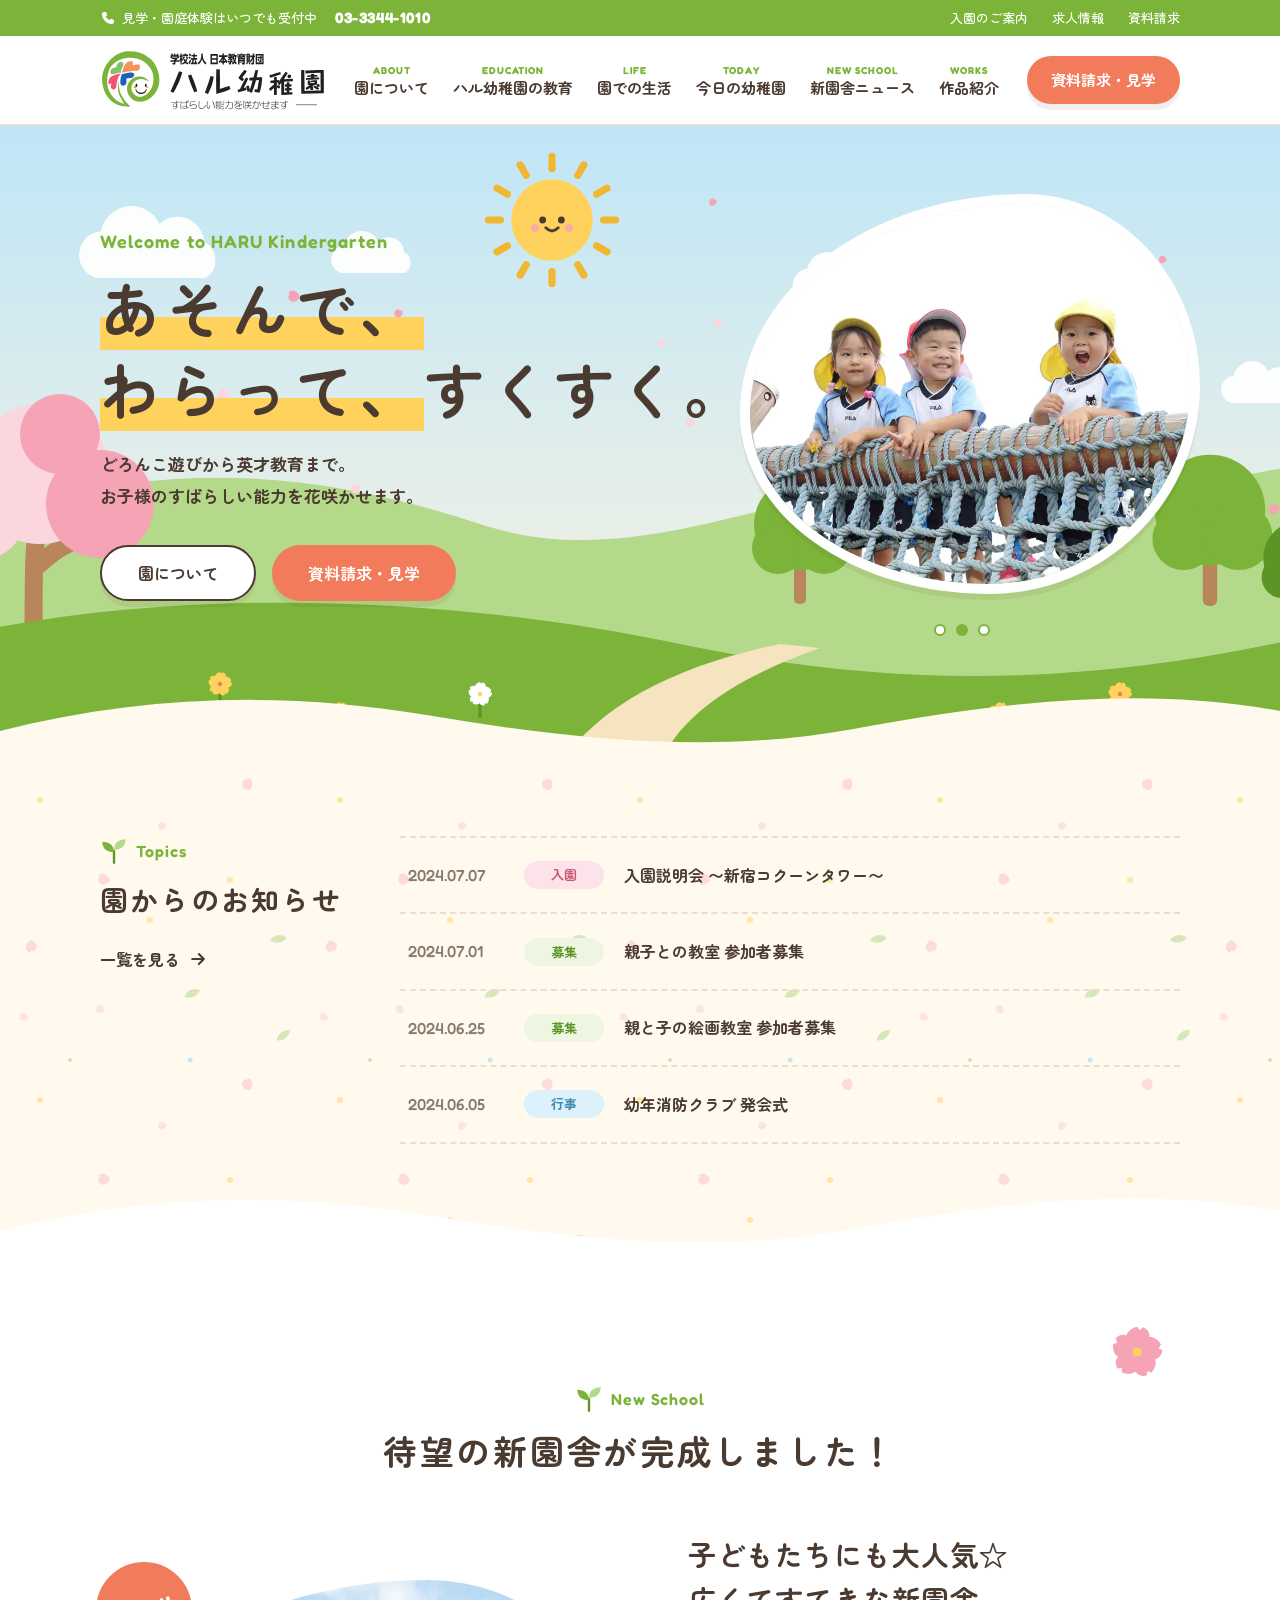
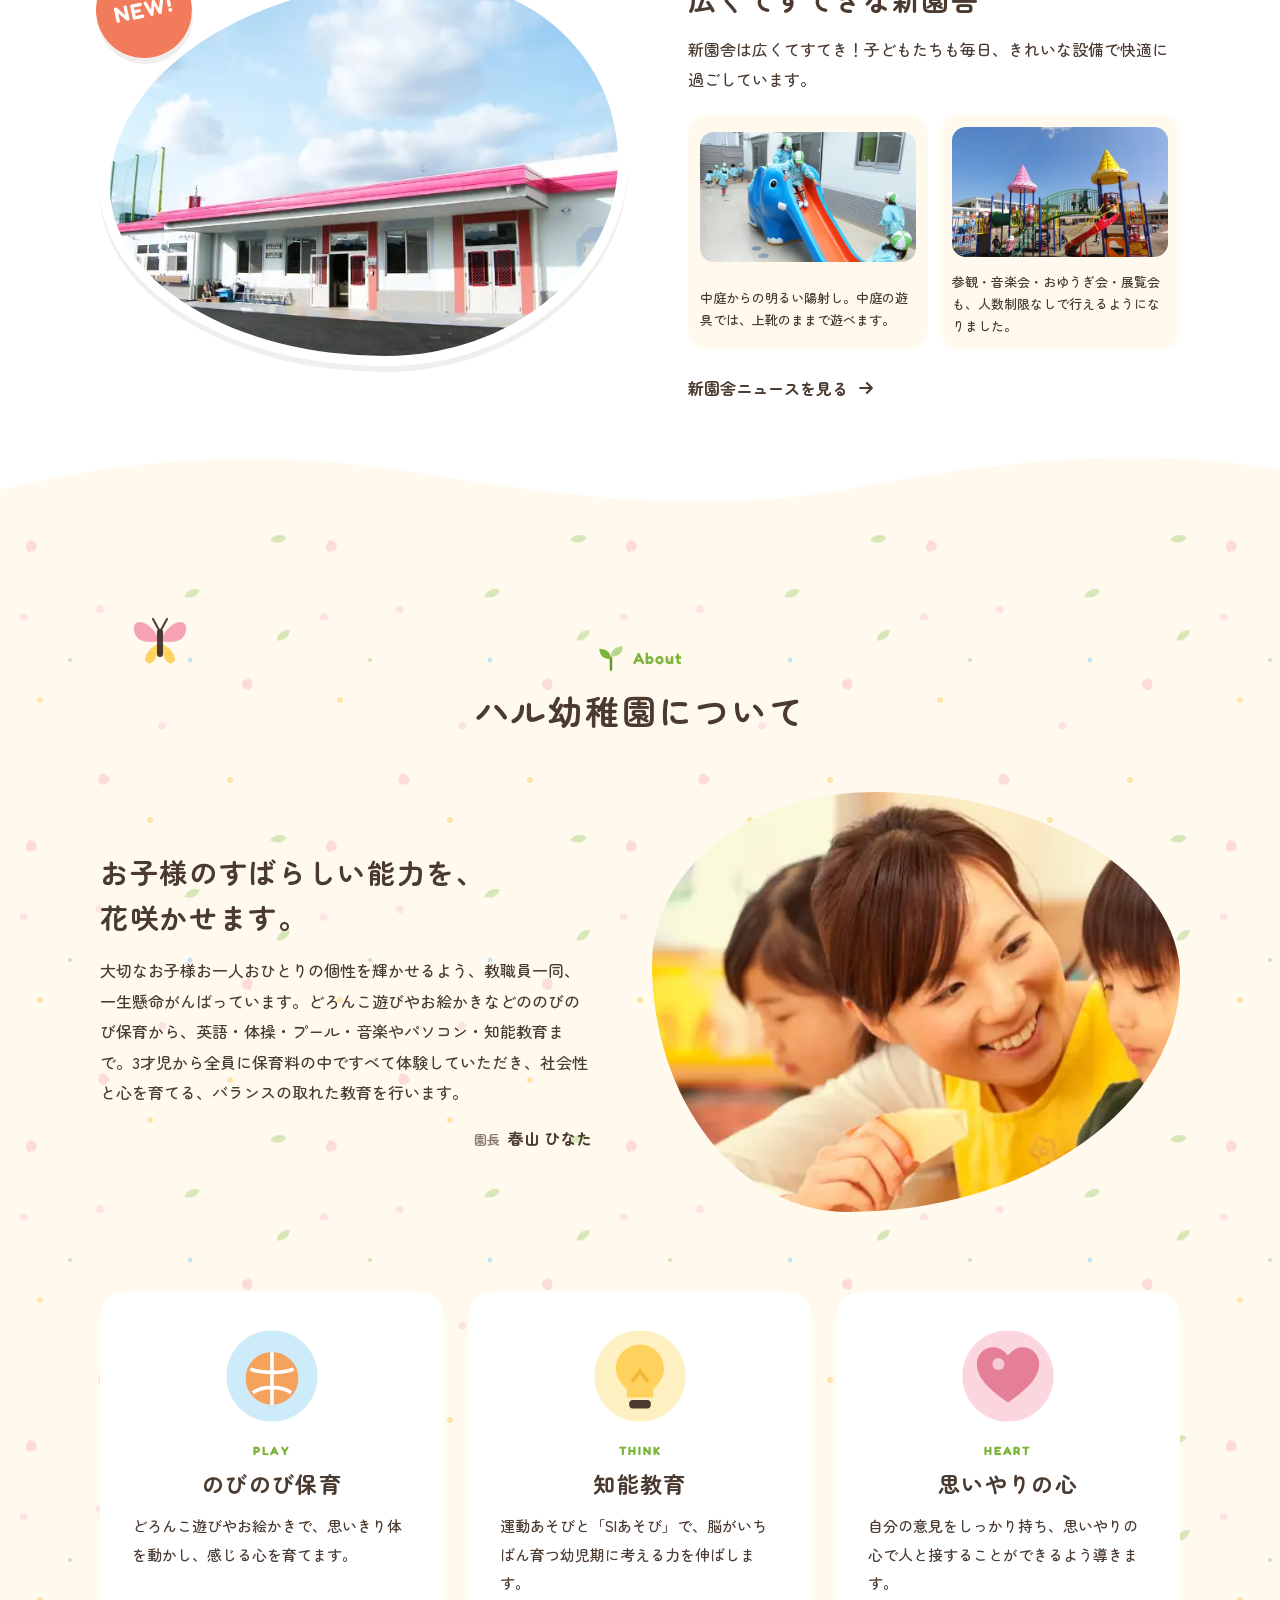
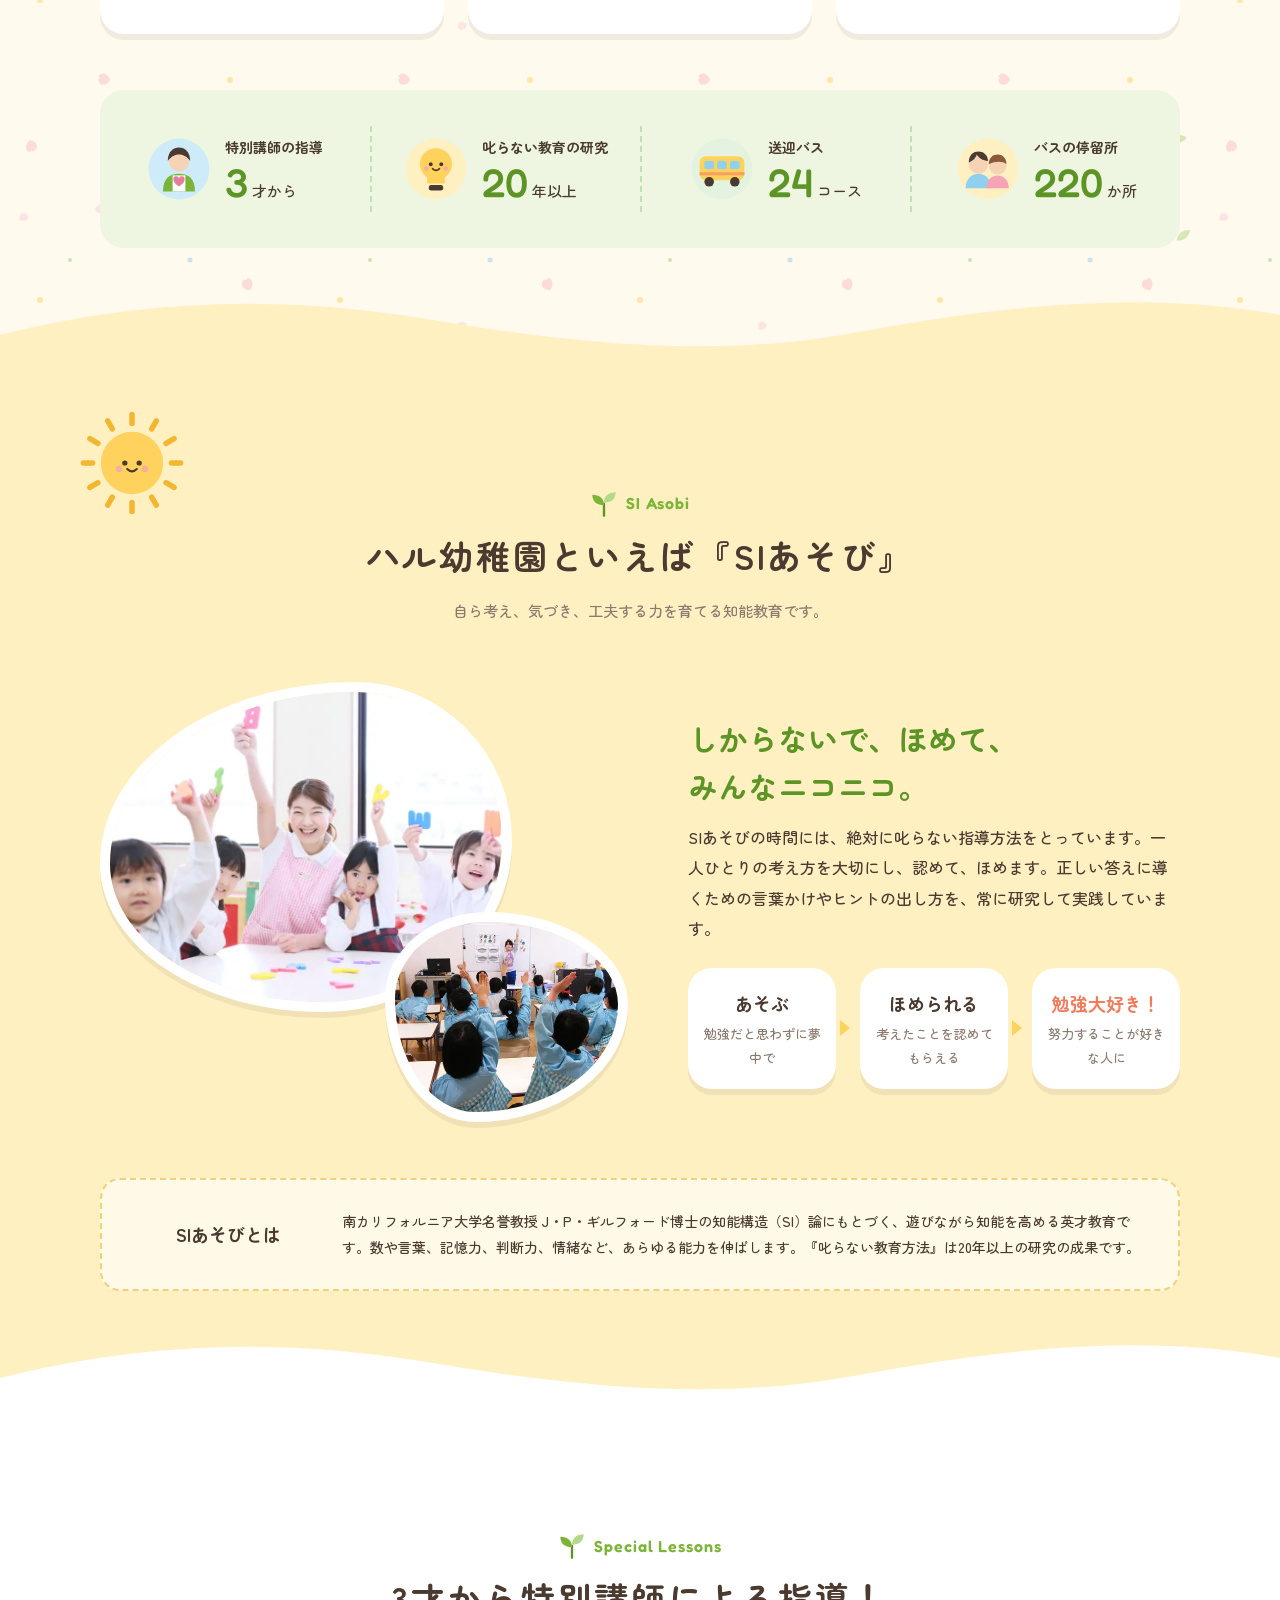
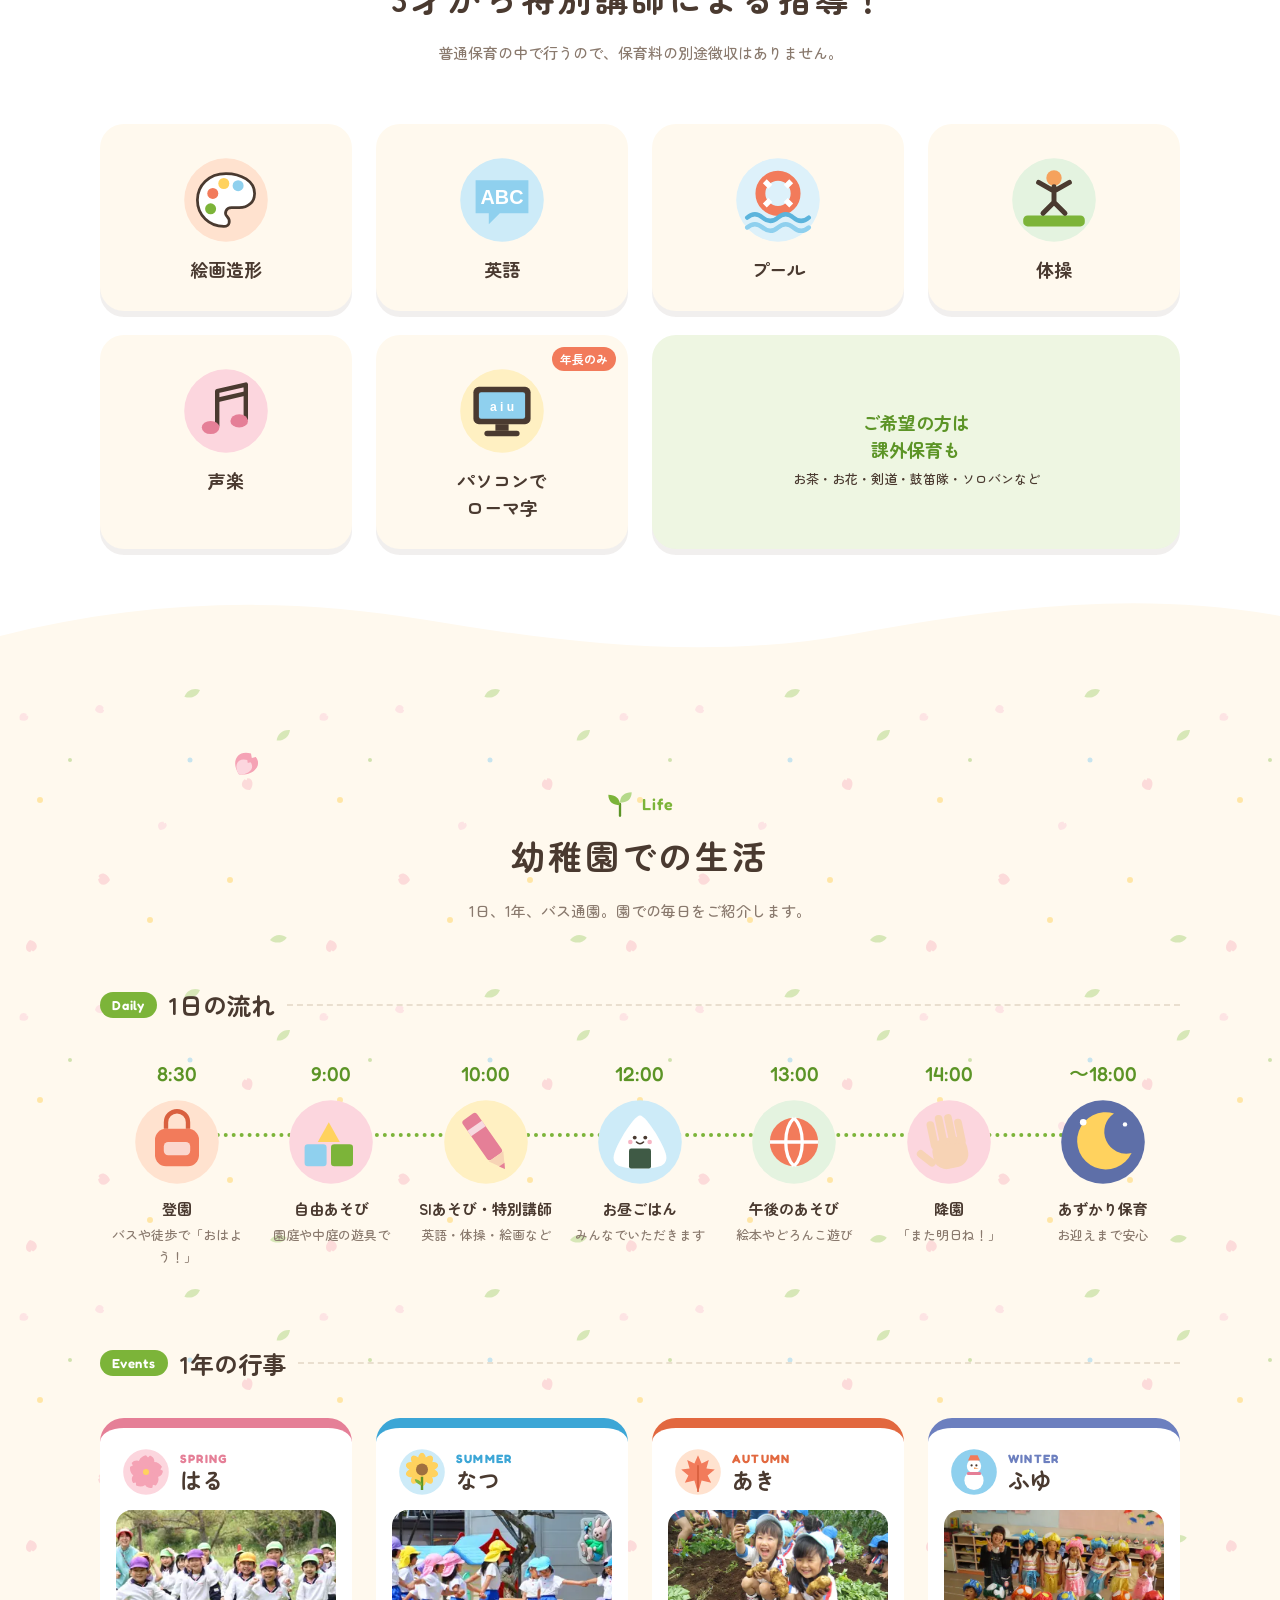
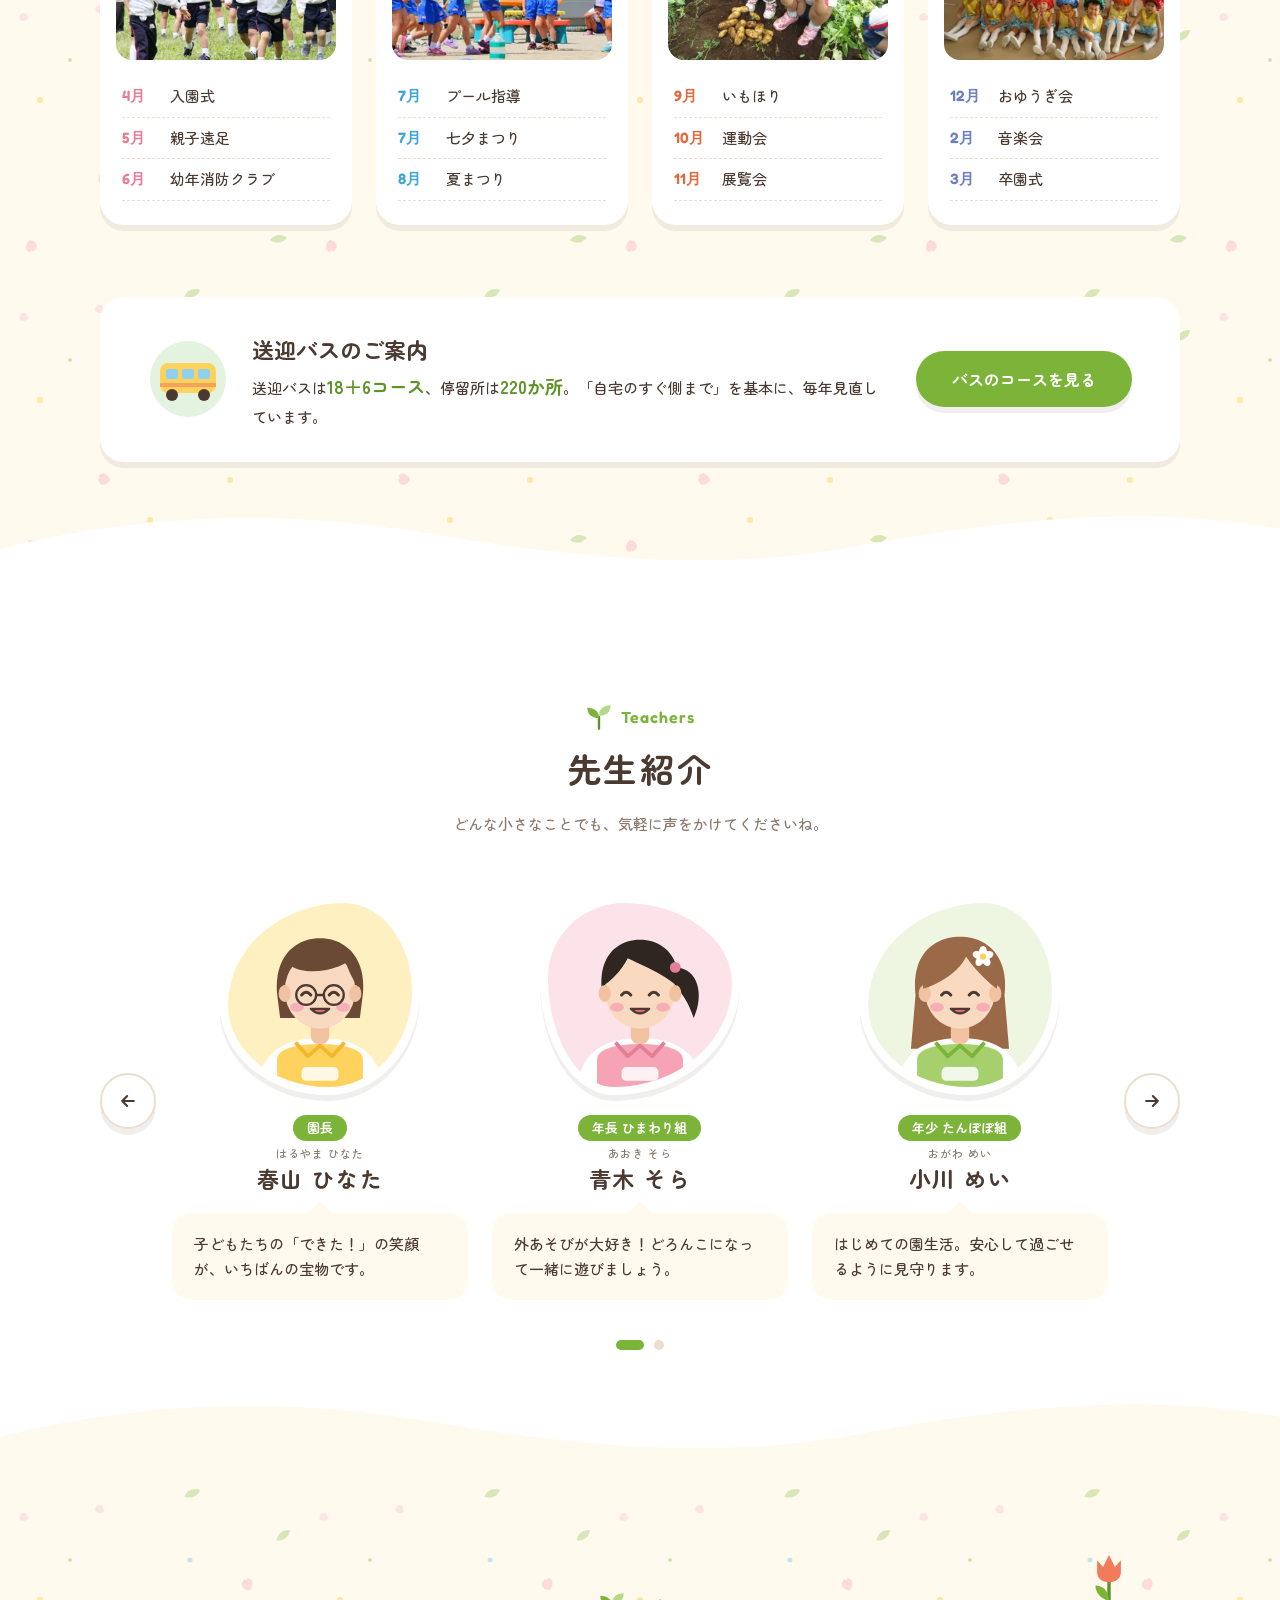
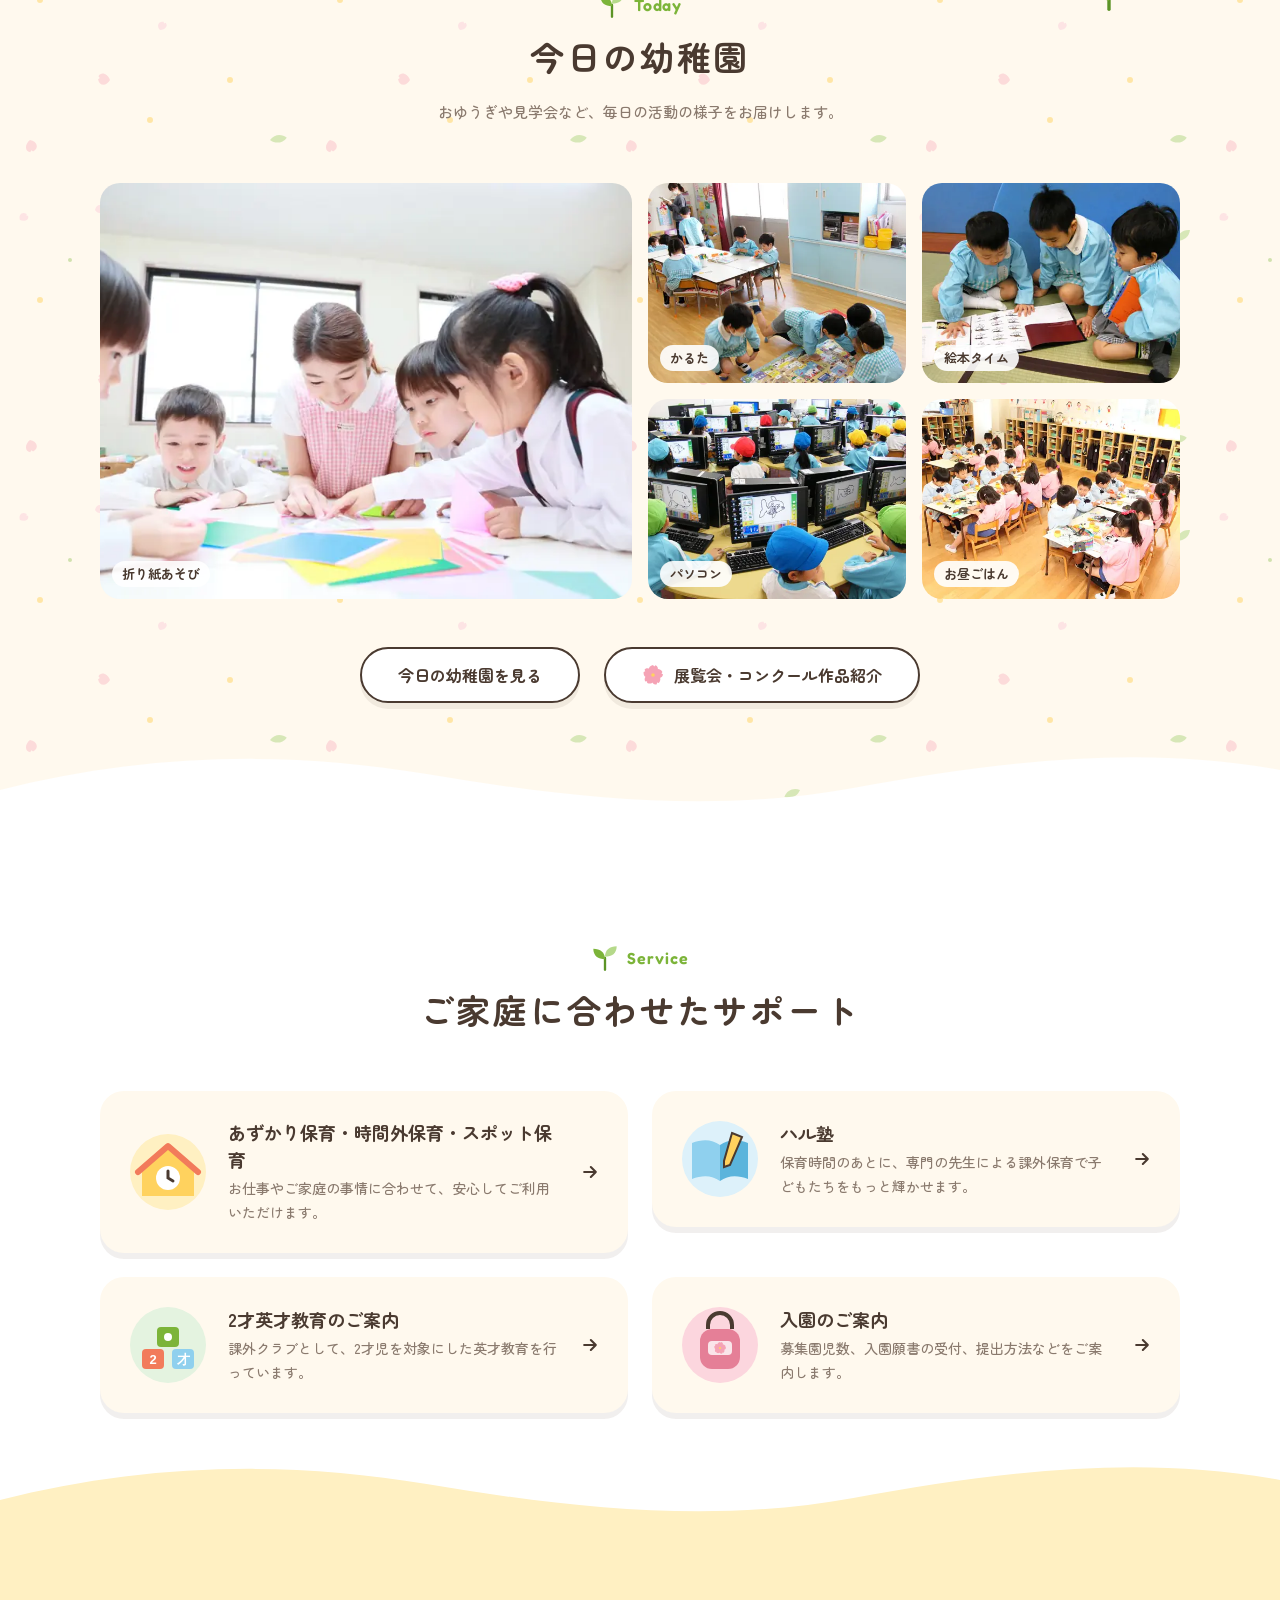
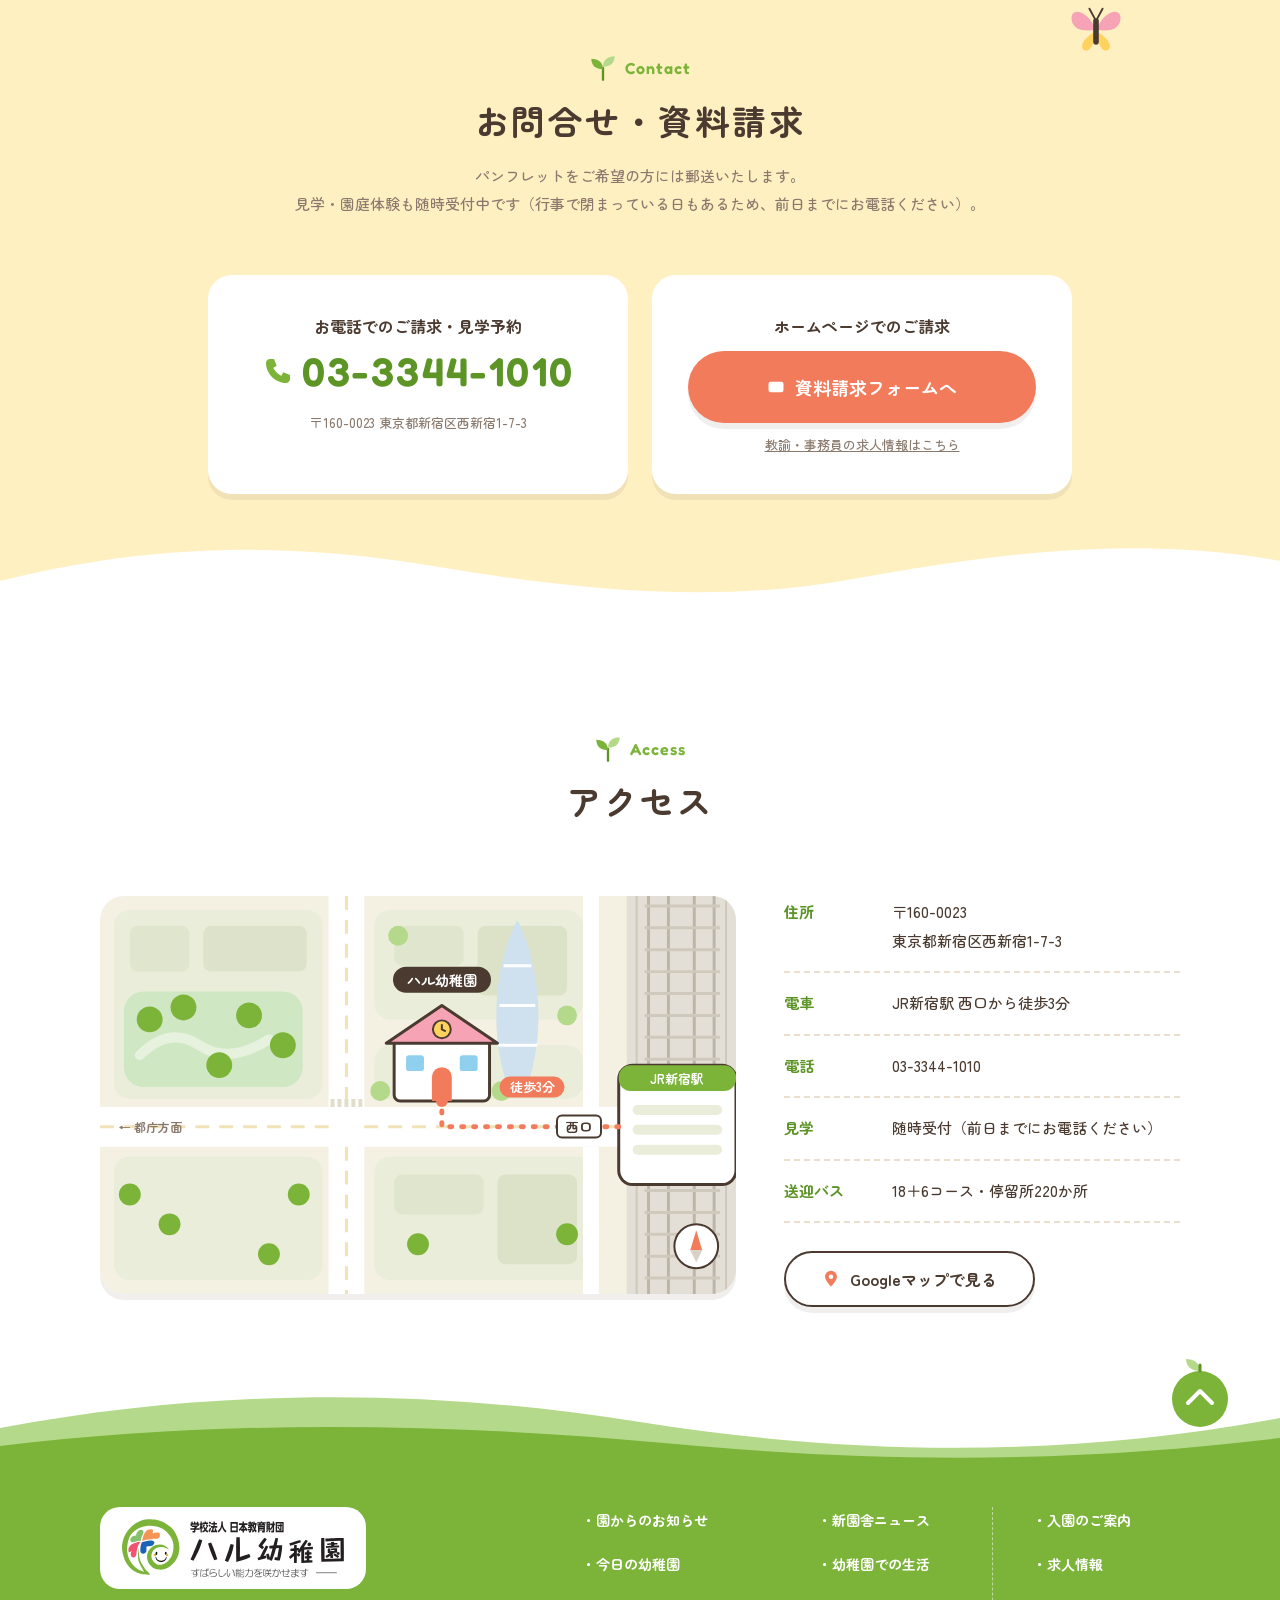
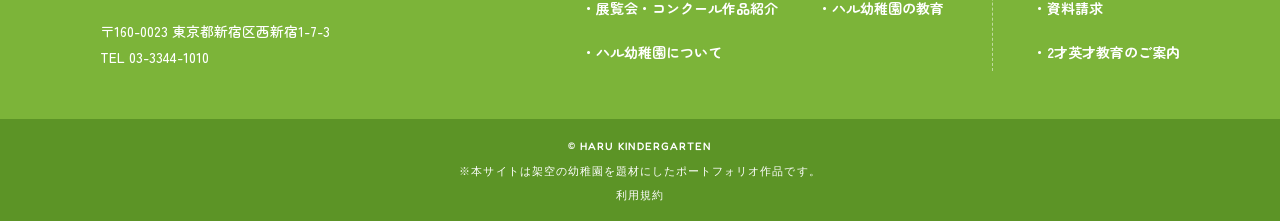
==== index.html @ a56b9ad8 "利用規約・タグ・READMEを追加、design.jpgを掲載" ====
<!DOCTYPE html>
<html lang="ja">

<head>
    <meta charset="UTF-8">
    <meta name="viewport" content="width=device-width, initial-scale=1.0">
    <title>ハル幼稚園｜新宿区西新宿の幼稚園 - お子様のすばらしい能力を花咲かせます</title>
    <meta name="description" content="東京都新宿区西新宿、JR新宿駅西口から徒歩3分のハル幼稚園。どろんこ遊びから英才教育まで。叱らない知能教育「SIあそび」と3才からの特別講師（英語・体操・プール・絵画・声楽）で、お子様のすばらしい能力を花咲かせます。見学・資料請求は随時受付中。">
    <meta name="theme-color" content="#7CB439">
    <meta name="keywords" content="幼稚園,新宿区,西新宿,ハル幼稚園,SIあそび,英才教育,ポートフォリオ,架空,HTML,CSS">
    <meta name="author" content="HAL東京 学生（ポートフォリオ制作）">
    <meta name="robots" content="index, follow">
    <link rel="canonical" href="https://mivork.github.io/hal-kindergarten-portfolio/">

    <!-- ファビコン -->
    <link rel="icon" href="favicon.ico" sizes="any">
    <link rel="icon" href="favicon.svg" type="image/svg+xml">
    <link rel="apple-touch-icon" href="images/apple-touch-icon.png">

    <!-- OGP（SNSでシェアされたときの表示）※公開時は og:url と og:image を https:// から始まるURLに書き換える -->
    <meta property="og:type" content="website">
    <meta property="og:site_name" content="ハル幼稚園">
    <meta property="og:title" content="ハル幼稚園｜お子様のすばらしい能力を花咲かせます">
    <meta property="og:description" content="どろんこ遊びから英才教育まで。叱らない知能教育「SIあそび」と3才からの特別講師による指導。JR新宿駅西口から徒歩3分。">
    <meta property="og:url" content="https://mivork.github.io/hal-kindergarten-portfolio/">
    <meta property="og:image" content="https://mivork.github.io/hal-kindergarten-portfolio/images/ogp.jpg">
    <meta property="og:locale" content="ja_JP">
    <meta name="twitter:card" content="summary_large_image">

    <!-- 構造化データ（検索エンジンに園の情報を伝える） -->
    <script type="application/ld+json">
    {
        "@context": "https://schema.org",
        "@type": "Preschool",
        "name": "ハル幼稚園",
        "description": "どろんこ遊びから英才教育まで。叱らない知能教育「SIあそび」と3才からの特別講師による指導を行う幼稚園です。",
        "telephone": "03-3344-1010",
        "address": {
            "@type": "PostalAddress",
            "postalCode": "160-0023",
            "addressRegion": "東京都",
            "addressLocality": "新宿区",
            "streetAddress": "西新宿1-7-3",
            "addressCountry": "JP"
        },
        "logo": "https://mivork.github.io/hal-kindergarten-portfolio/images/logo.svg",
        "url": "https://mivork.github.io/hal-kindergarten-portfolio/"
    }
    </script>

    <link rel="preconnect" href="https://fonts.googleapis.com">
    <link rel="preconnect" href="https://fonts.gstatic.com" crossorigin>
    <link href="https://fonts.googleapis.com/css2?family=Fredoka:wght@600&family=Zen+Maru+Gothic:wght@500;700&display=swap" rel="stylesheet">
    <link rel="stylesheet" href="css/reset.css">
    <link rel="stylesheet" href="css/style-sp.css">
    <link rel="stylesheet" href="css/style-tb.css" media="(min-width: 600px)">
    <link rel="stylesheet" href="css/style-pc.css" media="(min-width: 960px)">
    <script src="js/script.js" defer></script>
</head>

<body>
    <!-- 背景で舞う花びら（飾り） -->
    <div class="petals" aria-hidden="true"><i></i><i></i><i></i><i></i><i></i><i></i><i></i><i></i></div>

    <!-- ===== ヘッダー ===== -->
    <div class="topbar">
        <div class="inner topbar__inner">
            <p class="topbar__tel"><img src="images/icon-tel.svg" alt="">見学・園庭体験はいつでも受付中<b>03-3344-1010</b></p>
            <ul class="topbar__links">
                <li><a href="https://www.hal.ac.jp/tokyo" target="_blank" rel="noopener">入園のご案内</a></li>
                <li><a href="#">求人情報</a></li>
                <li><a href="https://www.hal.ac.jp/tokyo" target="_blank" rel="noopener">資料請求</a></li>
            </ul>
        </div>
    </div>

    <header class="header">
        <div class="inner header__inner">
            <h1 class="header__logo"><a href="index.html"><img src="images/logo.svg" alt="ハル幼稚園"></a></h1>
            <input type="checkbox" id="nav-toggle" class="header__checkbox">
            <label for="nav-toggle" class="header__toggle" aria-label="メニューを開く"><i></i><i></i><i></i><span>MENU</span></label>
            <nav class="gnav">
                <ul class="gnav__list">
                    <li><a href="#about"><span>ABOUT</span>園について</a></li>
                    <li><a href="#si"><span>EDUCATION</span>ハル幼稚園の教育</a></li>
                    <li><a href="#life"><span>LIFE</span>園での生活</a></li>
                    <li><a href="#today"><span>TODAY</span>今日の幼稚園</a></li>
                    <li><a href="#new-school"><span>NEW SCHOOL</span>新園舎ニュース</a></li>
                    <li><a href="#today"><span>WORKS</span>作品紹介</a></li>
                </ul>
                <ul class="gnav__sub">
                    <li><a href="#topics">園からのお知らせ</a></li>
                    <li><a href="https://www.hal.ac.jp/tokyo" target="_blank" rel="noopener">入園のご案内</a></li>
                    <li><a href="#">求人情報</a></li>
                    <li><a href="#">2才英才教育のご案内</a></li>
                </ul>
                <a class="btn btn--coral gnav__cta" href="https://www.hal.ac.jp/tokyo" target="_blank" rel="noopener">資料請求・見学</a>
            </nav>
        </div>
    </header>

    <main>
        <!-- ===== メインビジュアル ===== -->
        <section class="mv">
            <div class="inner mv__inner">
                <div class="mv__copy">
                    <p class="en mv__en">Welcome to HARU Kindergarten</p>
                    <h2 class="mv__title"><em>あそんで、</em><br class="pc-br"><em>わらって、</em><br class="sp-br">すくすく。</h2>
                    <p class="mv__lead">どろんこ遊びから英才教育まで。<br>お子様のすばらしい能力を花咲かせます。</p>
                    <div class="mv__btns"><a class="btn btn--line" href="#about">園について</a><a class="btn btn--coral" href="https://www.hal.ac.jp/tokyo" target="_blank" rel="noopener">資料請求・見学</a></div>
                </div>
                <div class="mv__slider">
                    <img class="mv__slide is-active" src="images/photo-21.webp" alt="先生と手をつなぐ子どもたち">
                    <img class="mv__slide" src="images/photo-13.webp" alt="ネット遊具の上で笑う子どもたち">
                    <img class="mv__slide" src="images/photo-09.webp" alt="教室で楽器を持つ子どもたち">
                </div>
                <div class="mv__dots"><button class="is-active" aria-label="1枚目"></button><button aria-label="2枚目"></button><button aria-label="3枚目"></button></div>
            </div>
            <div class="hill"><img src="images/divider-hill-cream.svg" alt=""></div>
        </section>

        <!-- ===== TOPICS ===== -->
        <section class="topics sec bg-cream" id="topics">
            <div class="inner topics__inner">
                <div class="hd hd--left topics__hd">
                    <p class="en hd__en"><img loading="lazy" src="images/deco-sprout.svg" alt="">Topics</p>
                    <h2 class="hd__title">園からのお知らせ</h2>
                    <a class="more topics__more" href="#">一覧を見る<img loading="lazy" src="images/icon-arrow.svg" alt=""></a>
                </div>
                <ul class="topics__list">
                    <li><a href="https://www.hal.ac.jp/tokyo" target="_blank" rel="noopener"><time datetime="2024-07-07">2024.07.07</time><span class="chip chip--pink">入園</span><p>入園説明会 〜新宿コクーンタワー〜</p></a></li>
                    <li><a href="#"><time datetime="2024-07-01">2024.07.01</time><span class="chip chip--green">募集</span><p>親子との教室 参加者募集</p></a></li>
                    <li><a href="#"><time datetime="2024-06-25">2024.06.25</time><span class="chip chip--green">募集</span><p>親と子の絵画教室 参加者募集</p></a></li>
                    <li><a href="#"><time datetime="2024-06-05">2024.06.05</time><span class="chip chip--sky">行事</span><p>幼年消防クラブ 発会式</p></a></li>
                </ul>
                <p class="topics__sp-more"><a class="more" href="#">一覧を見る<img loading="lazy" src="images/icon-arrow.svg" alt=""></a></p>
            </div>
        </section>

        <!-- ===== 新園舎 ===== -->
        <section class="new-school sec bg-white" id="new-school">
            <div class="hill"><img loading="lazy" src="images/divider-hill-white.svg" alt=""></div>
            <img loading="lazy" class="deco" src="images/deco-flower.svg" alt="" style="width:56px;right:9%;top:60px">
            <div class="inner">
                <div class="hd">
                    <p class="en hd__en"><img loading="lazy" src="images/deco-sprout.svg" alt="">New School</p>
                    <h2 class="hd__title">待望の新園舎が<br class="sp-br">完成しました！</h2>
                </div>
                <div class="new-school__main">
                    <div class="new-school__photo"><img loading="lazy" class="blob" src="images/photo-01.webp" alt="ピンクの屋根の新園舎"><span class="new-school__badge en">NEW!</span></div>
                    <div class="new-school__text">
                        <h3 class="new-school__title">子どもたちにも大人気☆<br>広くてすてきな新園舎</h3>
                        <p>新園舎は広くてすてき！子どもたちも毎日、きれいな設備で快適に過ごしています。</p>
                        <ul class="new-school__points">
                            <li><img loading="lazy" src="images/photo-08.webp" alt="園舎内のぞうのすべり台"><p>中庭からの明るい陽射し。中庭の遊具では、上靴のままで遊べます。</p></li>
                            <li><img loading="lazy" src="images/photo-15.webp" alt="園庭の大型遊具"><p>参観・音楽会・おゆうぎ会・展覧会も、人数制限なしで行えるようになりました。</p></li>
                        </ul>
                        <a class="more" href="#">新園舎ニュースを見る<img loading="lazy" src="images/icon-arrow.svg" alt=""></a>
                    </div>
                </div>
            </div>
        </section>

        <!-- ===== 園について ===== -->
        <section class="about sec bg-cream" id="about">
            <div class="hill"><img loading="lazy" src="images/divider-hill-cream.svg" alt=""></div>
            <img loading="lazy" class="deco" src="images/deco-butterfly.svg" alt="" style="width:64px;left:10%;top:90px">
            <div class="inner">
                <div class="hd">
                    <p class="en hd__en"><img loading="lazy" src="images/deco-sprout.svg" alt="">About</p>
                    <h2 class="hd__title">ハル幼稚園について</h2>
                </div>
                <div class="about__main">
                    <img loading="lazy" class="about__photo blob2" src="images/photo-20.webp" alt="先生と一緒に遊ぶ男の子">
                    <div class="about__text">
                        <h3 class="about__title">お子様のすばらしい能力を、<br>花咲かせます。</h3>
                        <p>大切なお子様お一人おひとりの個性を輝かせるよう、教職員一同、一生懸命がんばっています。どろんこ遊びやお絵かきなどののびのび保育から、英語・体操・プール・音楽やパソコン・知能教育まで。3才児から全員に保育料の中ですべて体験していただき、社会性と心を育てる、バランスの取れた教育を行います。</p>
                        <p class="about__sign"><small>園長</small>春山 ひなた</p>
                    </div>
                </div>
                <ul class="policy">
                    <li><img loading="lazy" src="images/icon-policy-body.svg" alt=""><h4><span>PLAY</span>のびのび保育</h4><p>どろんこ遊びやお絵かきで、思いきり体を動かし、感じる心を育てます。</p></li>
                    <li><img loading="lazy" src="images/icon-policy-think.svg" alt=""><h4><span>THINK</span>知能教育</h4><p>運動あそびと「SIあそび」で、脳がいちばん育つ幼児期に考える力を伸ばします。</p></li>
                    <li><img loading="lazy" src="images/icon-policy-heart.svg" alt=""><h4><span>HEART</span>思いやりの心</h4><p>自分の意見をしっかり持ち、思いやりの心で人と接することができるよう導きます。</p></li>
                </ul>
                <ul class="count">
                    <li><img loading="lazy" src="images/icon-count-teacher.svg" alt=""><dl><dt>特別講師の指導</dt><dd>3<small>才から</small></dd></dl></li>
                    <li><img loading="lazy" src="images/icon-si.svg" alt=""><dl><dt>叱らない教育の研究</dt><dd>20<small>年以上</small></dd></dl></li>
                    <li><img loading="lazy" src="images/icon-count-bus.svg" alt=""><dl><dt>送迎バス</dt><dd>24<small>コース</small></dd></dl></li>
                    <li><img loading="lazy" src="images/icon-count-kids.svg" alt=""><dl><dt>バスの停留所</dt><dd>220<small>か所</small></dd></dl></li>
                </ul>
            </div>
        </section>

        <!-- ===== SIあそび ===== -->
        <section class="si sec" id="si">
            <div class="hill"><img loading="lazy" src="images/divider-hill-yellow.svg" alt=""></div>
            <img loading="lazy" class="deco" src="images/deco-sun.svg" alt="" style="width:110px;left:6%;top:40px">
            <div class="inner">
                <div class="hd">
                    <p class="en hd__en"><img loading="lazy" src="images/deco-sprout.svg" alt="">SI Asobi</p>
                    <h2 class="hd__title">ハル幼稚園といえば<br class="sp-br">『SIあそび』</h2>
                    <p class="hd__lead">自ら考え、気づき、工夫する力を育てる知能教育です。</p>
                </div>
                <div class="si__main">
                    <div class="si__photos">
                        <img loading="lazy" class="si__photo1 blob" src="images/photo-22.webp" alt="文字カードを手に笑う子どもたちと先生">
                        <img loading="lazy" class="si__photo2 blob2" src="images/photo-05.webp" alt="元気に手をあげる子どもたち">
                    </div>
                    <div class="si__text">
                        <p class="si__catch">しからないで、ほめて、<br>みんなニコニコ。</p>
                        <p>SIあそびの時間には、絶対に叱らない指導方法をとっています。一人ひとりの考え方を大切にし、認めて、ほめます。正しい答えに導くための言葉かけやヒントの出し方を、常に研究して実践しています。</p>
                        <ol class="si__flow">
                            <li><b>あそぶ</b><span>勉強だと思わずに夢中で</span></li>
                            <li><b>ほめられる</b><span>考えたことを認めてもらえる</span></li>
                            <li><b>勉強大好き！</b><span>努力することが好きな人に</span></li>
                        </ol>
                    </div>
                </div>
                <div class="si__note">
                    <h3>SIあそびとは</h3>
                    <p>南カリフォルニア大学名誉教授 J・P・ギルフォード博士の知能構造（SI）論にもとづく、遊びながら知能を高める英才教育です。数や言葉、記憶力、判断力、情緒など、あらゆる能力を伸ばします。『叱らない教育方法』は20年以上の研究の成果です。</p>
                </div>
            </div>
        </section>

        <!-- ===== 特別講師 ===== -->
        <section class="lesson sec bg-white" id="lesson">
            <div class="hill"><img loading="lazy" src="images/divider-hill-white.svg" alt=""></div>
            <div class="inner">
                <div class="hd">
                    <p class="en hd__en"><img loading="lazy" src="images/deco-sprout.svg" alt="">Special Lessons</p>
                    <h2 class="hd__title">3才から<br class="sp-br">特別講師による指導！</h2>
                    <p class="hd__lead">普通保育の中で行うので、保育料の別途徴収はありません。</p>
                </div>
                <ul class="lesson__list">
                    <li><img loading="lazy" src="images/icon-lesson-art.svg" alt=""><h3>絵画造形</h3></li>
                    <li><img loading="lazy" src="images/icon-lesson-english.svg" alt=""><h3>英語</h3></li>
                    <li><img loading="lazy" src="images/icon-lesson-pool.svg" alt=""><h3>プール</h3></li>
                    <li><img loading="lazy" src="images/icon-lesson-gym.svg" alt=""><h3>体操</h3></li>
                    <li><img loading="lazy" src="images/icon-lesson-music.svg" alt=""><h3>声楽</h3></li>
                    <li><img loading="lazy" src="images/icon-lesson-pc.svg" alt=""><h3>パソコンで<br>ローマ字</h3><span class="lesson__tag">年長のみ</span></li>
                    <li class="lesson__more"><h3>ご希望の方は<br>課外保育も</h3><p>お茶・お花・剣道・鼓笛隊・ソロバンなど</p></li>
                </ul>
            </div>
        </section>

        <!-- ===== 幼稚園での生活 ===== -->
        <section class="life sec bg-cream" id="life">
            <div class="hill"><img loading="lazy" src="images/divider-hill-cream.svg" alt=""></div>
            <img loading="lazy" class="deco" src="images/deco-petal.svg" alt="" style="width:30px;left:18%;top:80px;transform:rotate(30deg)">
            <div class="inner">
                <div class="hd">
                    <p class="en hd__en"><img loading="lazy" src="images/deco-sprout.svg" alt="">Life</p>
                    <h2 class="hd__title">幼稚園での生活</h2>
                    <p class="hd__lead">1日、1年、バス通園。園での毎日をご紹介します。</p>
                </div>

                <h3 class="life__sub"><span class="en">Daily</span>1日の流れ</h3>
                <ol class="timeline">
                    <li><time>8:30</time><img loading="lazy" src="images/icon-schedule-01.svg" alt=""><h4>登園</h4><p>バスや徒歩で「おはよう！」</p></li>
                    <li><time>9:00</time><img loading="lazy" src="images/icon-schedule-02.svg" alt=""><h4>自由あそび</h4><p>園庭や中庭の遊具で</p></li>
                    <li><time>10:00</time><img loading="lazy" src="images/icon-schedule-03.svg" alt=""><h4>SIあそび・特別講師</h4><p>英語・体操・絵画など</p></li>
                    <li><time>12:00</time><img loading="lazy" src="images/icon-schedule-04.svg" alt=""><h4>お昼ごはん</h4><p>みんなでいただきます</p></li>
                    <li><time>13:00</time><img loading="lazy" src="images/icon-schedule-05.svg" alt=""><h4>午後のあそび</h4><p>絵本やどろんこ遊び</p></li>
                    <li><time>14:00</time><img loading="lazy" src="images/icon-schedule-06.svg" alt=""><h4>降園</h4><p>「また明日ね！」</p></li>
                    <li><time>〜18:00</time><img loading="lazy" src="images/icon-schedule-07.svg" alt=""><h4>あずかり保育</h4><p>お迎えまで安心</p></li>
                </ol>

                <h3 class="life__sub"><span class="en">Events</span>1年の行事</h3>
                <ul class="season">
                    <li class="season--spring"><div class="season__top"><img loading="lazy" src="images/icon-season-spring.svg" alt=""><h4><span>SPRING</span>はる</h4></div><img loading="lazy" class="season__photo" src="images/photo-12.webp" alt="原っぱを走る子どもたち"><dl><div><dt>4月</dt><dd>入園式</dd></div><div><dt>5月</dt><dd>親子遠足</dd></div><div><dt>6月</dt><dd>幼年消防クラブ</dd></div></dl></li>
                    <li class="season--summer"><div class="season__top"><img loading="lazy" src="images/icon-season-summer.svg" alt=""><h4><span>SUMMER</span>なつ</h4></div><img loading="lazy" class="season__photo" src="images/photo-14.webp" alt="園庭で遊ぶ子どもたち"><dl><div><dt>7月</dt><dd>プール指導</dd></div><div><dt>7月</dt><dd>七夕まつり</dd></div><div><dt>8月</dt><dd>夏まつり</dd></div></dl></li>
                    <li class="season--autumn"><div class="season__top"><img loading="lazy" src="images/icon-season-autumn.svg" alt=""><h4><span>AUTUMN</span>あき</h4></div><img loading="lazy" class="season__photo" src="images/photo-16.webp" alt="じゃがいもを掘った子どもたち"><dl><div><dt>9月</dt><dd>いもほり</dd></div><div><dt>10月</dt><dd>運動会</dd></div><div><dt>11月</dt><dd>展覧会</dd></div></dl></li>
                    <li class="season--winter"><div class="season__top"><img loading="lazy" src="images/icon-season-winter.svg" alt=""><h4><span>WINTER</span>ふゆ</h4></div><img loading="lazy" class="season__photo" src="images/photo-19.webp" alt="おゆうぎ会の衣装の子どもたち"><dl><div><dt>12月</dt><dd>おゆうぎ会</dd></div><div><dt>2月</dt><dd>音楽会</dd></div><div><dt>3月</dt><dd>卒園式</dd></div></dl></li>
                </ul>

                <div class="bus">
                    <img loading="lazy" class="bus__icon" src="images/icon-count-bus.svg" alt="">
                    <div class="bus__text">
                        <h3>送迎バスのご案内</h3>
                        <p>送迎バスは<b>18＋6コース</b>、停留所は<b>220か所</b>。「自宅のすぐ側まで」を基本に、毎年見直しています。</p>
                    </div>
                    <a class="btn btn--green bus__btn" href="#">バスのコースを見る</a>
                </div>
            </div>
        </section>

        <!-- ===== 先生紹介（自動で横にスライド） ===== -->
        <section class="staff sec bg-white" id="staff">
            <div class="hill"><img loading="lazy" src="images/divider-hill-white.svg" alt=""></div>
            <div class="inner">
                <div class="hd">
                    <p class="en hd__en"><img loading="lazy" src="images/deco-sprout.svg" alt="">Teachers</p>
                    <h2 class="hd__title">先生紹介</h2>
                    <p class="hd__lead">どんな小さなことでも、<br class="sp-br">気軽に声をかけてくださいね。</p>
                </div>
                <div class="staff__carousel">
                    <button class="staff__arrow staff__arrow--prev" aria-label="前の先生"><img loading="lazy" src="images/icon-arrow.svg" alt=""></button>
                    <div class="staff__viewport">
                        <ul class="staff__list">
                            <li><img loading="lazy" class="blob" src="images/staff-01.svg" alt=""><span class="staff__role">園長</span><h3><small>はるやま ひなた</small>春山 ひなた</h3><p class="staff__msg">子どもたちの「できた！」の笑顔が、いちばんの宝物です。</p></li>
                            <li><img loading="lazy" class="blob2" src="images/staff-02.svg" alt=""><span class="staff__role">年長 ひまわり組</span><h3><small>あおき そら</small>青木 そら</h3><p class="staff__msg">外あそびが大好き！どろんこになって一緒に遊びましょう。</p></li>
                            <li><img loading="lazy" class="blob" src="images/staff-03.svg" alt=""><span class="staff__role">年少 たんぽぽ組</span><h3><small>おがわ めい</small>小川 めい</h3><p class="staff__msg">はじめての園生活。安心して過ごせるように見守ります。</p></li>
                            <li><img loading="lazy" class="blob2" src="images/staff-04.svg" alt=""><span class="staff__role">年中 さくら組</span><h3><small>もり たいち</small>森 たいち</h3><p class="staff__msg">体操とおにごっこなら任せてください！</p></li>
                            <li><img loading="lazy" class="blob" src="images/staff-05.svg" alt=""><span class="staff__role">英語講師</span><h3><small>えま ぶらうん</small>エマ・ブラウン</h3><p class="staff__msg">Hello! うたとゲームで、英語を楽しく覚えようね。</p></li>
                        </ul>
                    </div>
                    <button class="staff__arrow staff__arrow--next" aria-label="次の先生"><img loading="lazy" src="images/icon-arrow.svg" alt=""></button>
                </div>
                <div class="staff__dots"></div>
            </div>
        </section>

        <!-- ===== 今日の幼稚園・作品紹介 ===== -->
        <section class="today sec bg-cream" id="today">
            <div class="hill"><img loading="lazy" src="images/divider-hill-cream.svg" alt=""></div>
            <img loading="lazy" class="deco" src="images/deco-tulip.svg" alt="" style="width:34px;right:12%;top:80px">
            <div class="inner">
                <div class="hd">
                    <p class="en hd__en"><img loading="lazy" src="images/deco-sprout.svg" alt="">Today</p>
                    <h2 class="hd__title">今日の幼稚園</h2>
                    <p class="hd__lead">おゆうぎや見学会など、毎日の活動の様子をお届けします。</p>
                </div>
                <ul class="gallery">
                    <li class="gallery__big"><img loading="lazy" src="images/photo-24.webp" alt="先生と折り紙をする子どもたち"><span>折り紙あそび</span></li>
                    <li><img loading="lazy" src="images/photo-03.webp" alt="床でかるたをする子どもたち"><span>かるた</span></li>
                    <li><img loading="lazy" src="images/photo-07.webp" alt="絵本を読む男の子たち"><span>絵本タイム</span></li>
                    <li><img loading="lazy" src="images/photo-06.webp" alt="パソコンで絵を描く子どもたち"><span>パソコン</span></li>
                    <li><img loading="lazy" src="images/photo-18.webp" alt="みんなでお昼ごはん"><span>お昼ごはん</span></li>
                </ul>
                <div class="today__btns">
                    <a class="btn btn--line" href="#">今日の幼稚園を見る</a>
                    <a class="btn btn--line" href="#"><img loading="lazy" src="images/deco-flower.svg" alt="">展覧会・コンクール作品紹介</a>
                </div>
            </div>
        </section>

        <!-- ===== サービス ===== -->
        <section class="service sec bg-white">
            <div class="hill"><img loading="lazy" src="images/divider-hill-white.svg" alt=""></div>
            <div class="inner">
                <div class="hd">
                    <p class="en hd__en"><img loading="lazy" src="images/deco-sprout.svg" alt="">Service</p>
                    <h2 class="hd__title">ご家庭に合わせたサポート</h2>
                </div>
                <ul class="service__list">
                    <li><a href="#"><img loading="lazy" src="images/icon-svc-care.svg" alt=""><div><h3>あずかり保育・時間外保育・スポット保育</h3><p>お仕事やご家庭の事情に合わせて、安心してご利用いただけます。</p></div><img loading="lazy" class="service__arrow" src="images/icon-arrow.svg" alt=""></a></li>
                    <li><a href="#"><img loading="lazy" src="images/icon-svc-juku.svg" alt=""><div><h3>ハル塾</h3><p>保育時間のあとに、専門の先生による課外保育で子どもたちをもっと輝かせます。</p></div><img loading="lazy" class="service__arrow" src="images/icon-arrow.svg" alt=""></a></li>
                    <li><a href="#"><img loading="lazy" src="images/icon-svc-baby.svg" alt=""><div><h3>2才英才教育のご案内</h3><p>課外クラブとして、2才児を対象にした英才教育を行っています。</p></div><img loading="lazy" class="service__arrow" src="images/icon-arrow.svg" alt=""></a></li>
                    <li><a href="https://www.hal.ac.jp/tokyo" target="_blank" rel="noopener"><img loading="lazy" src="images/icon-svc-entry.svg" alt=""><div><h3>入園のご案内</h3><p>募集園児数、入園願書の受付、提出方法などをご案内します。</p></div><img loading="lazy" class="service__arrow" src="images/icon-arrow.svg" alt=""></a></li>
                </ul>
            </div>
        </section>

        <!-- ===== お問合せ・資料請求 ===== -->
        <section class="contact sec" id="contact">
            <div class="hill"><img loading="lazy" src="images/divider-hill-yellow.svg" alt=""></div>
            <img loading="lazy" class="deco" src="images/deco-butterfly.svg" alt="" style="width:60px;right:12%;top:70px">
            <div class="inner">
                <div class="hd">
                    <p class="en hd__en"><img loading="lazy" src="images/deco-sprout.svg" alt="">Contact</p>
                    <h2 class="hd__title">お問合せ・資料請求</h2>
                    <p class="hd__lead">パンフレットをご希望の方には郵送いたします。<br>見学・園庭体験も随時受付中です（行事で閉まっている日もあるため、前日までにお電話ください）。</p>
                </div>
                <div class="contact__box">
                    <div class="contact__item">
                        <h3>お電話でのご請求・見学予約</h3>
                        <a class="contact__tel en" href="tel:0333441010"><img loading="lazy" src="images/icon-tel.svg" alt="">03-3344-1010</a>
                        <p class="contact__note">〒160-0023 東京都新宿区西新宿1-7-3</p>
                    </div>
                    <div class="contact__item">
                        <h3>ホームページでのご請求</h3>
                        <a class="btn btn--coral contact__btn" href="https://www.hal.ac.jp/tokyo" target="_blank" rel="noopener"><img loading="lazy" src="images/icon-mail.svg" alt="">資料請求フォームへ</a>
                        <p class="contact__note"><a href="#">教諭・事務員の求人情報はこちら</a></p>
                    </div>
                </div>
            </div>
        </section>

        <!-- ===== アクセス ===== -->
        <section class="access sec bg-white" id="access">
            <div class="hill"><img loading="lazy" src="images/divider-hill-white.svg" alt=""></div>
            <div class="inner">
                <div class="hd">
                    <p class="en hd__en"><img loading="lazy" src="images/deco-sprout.svg" alt="">Access</p>
                    <h2 class="hd__title">アクセス</h2>
                </div>
                <div class="access__wrap">
                    <div class="map">
                        <img loading="lazy" class="map__img" src="images/map.svg" alt="ハル幼稚園までの地図。JR新宿駅の西口を出て、大通りを西へ歩くと右手にあります。">
                        <span class="map__label map__label--school">ハル幼稚園</span>
                        <span class="map__label map__label--station">JR新宿駅</span>
                        <span class="map__tag map__tag--west">西口</span>
                        <span class="map__walk">徒歩3分</span>
                        <span class="map__dir">← 都庁方面</span>
                    </div>
                    <div>
                        <dl class="access__info">
                            <div><dt>住所</dt><dd>〒160-0023<br>東京都新宿区西新宿1-7-3</dd></div>
                            <div><dt>電車</dt><dd>JR新宿駅 西口から徒歩3分</dd></div>
                            <div><dt>電話</dt><dd>03-3344-1010</dd></div>
                            <div><dt>見学</dt><dd>随時受付（前日までにお電話ください）</dd></div>
                            <div><dt>送迎バス</dt><dd>18＋6コース・停留所220か所</dd></div>
                        </dl>
                        <a class="btn btn--line access__btn" href="https://www.google.com/maps/search/?api=1&amp;query=東京都新宿区西新宿1-7-3" target="_blank" rel="noopener"><img loading="lazy" src="images/icon-pin.svg" alt="">Googleマップで見る</a>
                    </div>
                </div>
            </div>
        </section>
    </main>

    <!-- ===== フッター ===== -->
    <footer class="footer">
        <div class="hill"><img loading="lazy" src="images/divider-hill-green.svg" alt=""></div>
        <a class="pagetop" href="#"><img loading="lazy" src="images/icon-pagetop.svg" alt="ページの先頭へ"></a>
        <div class="inner footer__inner">
            <div class="footer__info">
                <a class="footer__logo" href="index.html"><img loading="lazy" src="images/logo.svg" alt="ハル幼稚園"></a>
                <address>〒160-0023 東京都新宿区西新宿1-7-3<br>TEL 03-3344-1010</address>
            </div>
            <nav class="footer__nav">
                <ul>
                    <li><a href="#topics">園からのお知らせ</a></li>
                    <li><a href="#new-school">新園舎ニュース</a></li>
                    <li><a href="#today">今日の幼稚園</a></li>
                    <li><a href="#life">幼稚園での生活</a></li>
                    <li class="footer__wide"><a href="#today">展覧会・コンクール作品紹介</a></li>
                    <li><a href="#si">ハル幼稚園の教育</a></li>
                    <li><a href="#about">ハル幼稚園について</a></li>
                </ul>
                <ul>
                    <li><a href="https://www.hal.ac.jp/tokyo" target="_blank" rel="noopener">入園のご案内</a></li>
                    <li><a href="#">求人情報</a></li>
                    <li><a href="https://www.hal.ac.jp/tokyo" target="_blank" rel="noopener">資料請求</a></li>
                    <li><a href="#">2才英才教育のご案内</a></li>
                </ul>
            </nav>
        </div>
        <p class="footer__copy"><small>&copy; HARU KINDERGARTEN</small><br><small>※本サイトは架空の幼稚園を題材にしたポートフォリオ作品です。</small><br><small><a href="terms.html">利用規約</a></small></p>
    </footer>

    <!-- SPだけ：画面下の固定ボタン -->
    <div class="sp-fixed"><a class="sp-fixed__tel" href="tel:0333441010"><img loading="lazy" src="images/icon-tel.svg" alt="">電話する</a><a class="sp-fixed__req" href="https://www.hal.ac.jp/tokyo" target="_blank" rel="noopener">資料請求・見学</a></div>
</body>

</html>
---- css/style-sp.css ----
@charset "UTF-8";
/* =========================================================
   ハル幼稚園  style-sp.css（スマホ・共通）
   モバイルファースト：ここが基本。600px〜 は style-tb.css、960px〜 は style-pc.css で上書き
   ========================================================= */

:root {
    --cream: #FFF9EE;
    --green: #7CB439;
    --green-d: #5C9426;
    --green-l: #EEF6E2;
    --pink: #F5A3B5;
    --pink-l: #FCE3E9;
    --yellow: #FFD25E;
    --yellow-l: #FFF0C2;
    --sky: #8FD0EE;
    --sky-l: #DDF1FA;
    --coral: #F27B5B;
    --text: #4A3A30;
    --sub: #8A7A6E;
    --line: #EADFCF;
    --shadow: 0 6px 0 rgba(74, 58, 48, .08);
    --header-h: 64px;
}

html {
    scroll-behavior: smooth;
    scroll-padding-top: var(--header-h);
}

body {
    font-family: "Zen Maru Gothic", sans-serif;
    font-weight: 500;
    font-size: 15px;
    line-height: 1.9;
    color: var(--text);
    background: var(--cream) url(../images/bg-pattern.svg) repeat;
    background-size: 300px;
}

.inner {
    margin: 0 20px;
    position: relative;
}

.en {
    font-family: "Fredoka", sans-serif;
    font-weight: 600;
    letter-spacing: .06em;
}

section {
    position: relative;
}

.sec {
    padding: 72px 0;
}

.bg-white {
    background: #fff;
}

/* クリームのセクションは背景画像（body）を見せる */
.bg-cream {
    background: transparent;
}

.pc-br {
    display: none;
}

/* セクション上端の丘 */
.hill {
    position: absolute;
    left: 0;
    top: -39px;
    width: 100%;
    height: 40px;
    pointer-events: none;
}

.hill img {
    width: 100%;
    height: 40px;
}

.deco {
    display: none;
    position: absolute;
    pointer-events: none;
}

.blob {
    border-radius: 62% 38% 46% 54% / 55% 48% 52% 45%;
}

.blob2 {
    border-radius: 42% 58% 63% 37% / 41% 44% 56% 59%;
}

/* ----- 見出し ----- */
.hd {
    text-align: center;
    margin-bottom: 32px;
}

.hd__en {
    display: inline-flex;
    align-items: center;
    gap: 8px;
    color: var(--green);
    font-size: 13px;
}

.hd__en img {
    width: 22px;
}

.hd__title {
    font-size: 24px;
    font-weight: 700;
    letter-spacing: .08em;
    line-height: 1.5;
    margin-top: 4px;
}

.hd__lead {
    margin-top: 12px;
    color: var(--sub);
    font-size: 14px;
    text-align: left;
}

/* ----- ボタン ----- */
.btn {
    display: inline-flex;
    align-items: center;
    justify-content: center;
    gap: 10px;
    height: 52px;
    padding: 0 28px;
    border-radius: 999px;
    font-weight: 700;
    font-size: 15px;
    box-shadow: var(--shadow);
    transition: transform .2s, box-shadow .2s;
}

.btn:hover {
    transform: translateY(3px);
    box-shadow: 0 3px 0 rgba(74, 58, 48, .08);
}

.btn img {
    width: 18px;
}

.btn--coral {
    background: var(--coral);
    color: #fff;
}

.btn--coral img {
    filter: brightness(10);
}

.btn--green {
    background: var(--green);
    color: #fff;
}

.btn--line {
    background: #fff;
    border: 2px solid var(--text);
}

.more {
    display: inline-flex;
    align-items: center;
    gap: 8px;
    font-weight: 700;
}

.more img {
    width: 20px;
    transition: transform .2s;
}

.more:hover img {
    transform: translateX(4px);
}

/* =========================================================
   ヘッダー
   ========================================================= */
.topbar {
    display: none;
}

.header {
    position: sticky;
    top: 0;
    z-index: 100;
    background: #fff;
    box-shadow: 0 2px 0 var(--line);
}

.header__inner {
    display: flex;
    align-items: center;
    height: var(--header-h);
}

.header__logo img {
    height: 44px;
    width: auto;
}

.header__checkbox {
    display: none;
}

.header__toggle {
    display: flex;
    flex-direction: column;
    justify-content: center;
    align-items: center;
    gap: 5px;
    width: 48px;
    height: 48px;
    margin-left: auto;
    border-radius: 50%;
    background: var(--green);
    cursor: pointer;
    position: relative;
    z-index: 2;
}

.header__toggle i {
    width: 20px;
    height: 2px;
    border-radius: 2px;
    background: #fff;
    transition: transform .3s, opacity .3s;
}

.header__toggle span {
    font-family: "Fredoka", sans-serif;
    font-size: 8px;
    line-height: 1;
    color: #fff;
}

/* 開いたとき：三本線を×に */
.header__checkbox:checked + .header__toggle i:nth-child(1) {
    transform: translateY(7px) rotate(45deg);
}

.header__checkbox:checked + .header__toggle i:nth-child(2) {
    opacity: 0;
}

.header__checkbox:checked + .header__toggle i:nth-child(3) {
    transform: translateY(-7px) rotate(-45deg);
}

/* スマホのメニュー（全画面） */
.gnav {
    position: fixed;
    top: var(--header-h);
    left: 0;
    right: 0;
    bottom: 0;
    padding: 24px 20px 40px;
    background: var(--cream);
    overflow-y: auto;
    opacity: 0;
    visibility: hidden;
    transition: opacity .3s, visibility .3s;
}

.header__checkbox:checked ~ .gnav {
    opacity: 1;
    visibility: visible;
}

.gnav__list li {
    border-bottom: 2px dashed var(--line);
}

.gnav__list a {
    display: block;
    padding: 14px 4px;
    font-weight: 700;
    font-size: 17px;
}

.gnav__list span {
    display: block;
    font-family: "Fredoka", sans-serif;
    font-size: 11px;
    color: var(--green);
    letter-spacing: .1em;
    line-height: 1.4;
}

.gnav__sub {
    display: grid;
    grid-template-columns: 1fr 1fr;
    gap: 8px;
    margin-top: 24px;
}

.gnav__sub a {
    display: block;
    padding: 10px;
    border-radius: 12px;
    background: #fff;
    font-size: 13px;
    font-weight: 700;
    text-align: center;
}

.gnav__cta {
    width: 100%;
    margin-top: 24px;
}

/* =========================================================
   メインビジュアル
   ========================================================= */
.mv {
    padding-bottom: 84px;
    background:
        url(../images/mv-illust-sp.svg) 12% bottom / auto 96px no-repeat,
        linear-gradient(#E3F4FB, #D3EEF9 70%, #EAF6EC);
    overflow: hidden;
}

.mv__inner {
    display: flex;
    flex-direction: column;
}

.mv__slider {
    order: 1;
    position: relative;
    height: 256px;
    margin: 0 -20px;
    overflow: hidden;
    border-radius: 0 0 50% 50% / 0 0 36px 36px;
}

.mv__slide {
    position: absolute;
    inset: 0;
    width: 100%;
    height: 100%;
    object-fit: cover;
    opacity: 0;
    transition: opacity 1.2s;
}

.mv__slide:first-child {
    object-position: 22% 45%;
}

.mv__slide.is-active {
    opacity: 1;
}

.mv__dots {
    position: absolute;
    right: 0;
    top: 224px;
    display: flex;
    gap: 8px;
    z-index: 2;
}

.mv__dots button {
    width: 10px;
    height: 10px;
    padding: 0;
    border-radius: 50%;
    background: #fff;
    border: 2px solid var(--green);
}

.mv__dots button.is-active {
    background: var(--green);
}

.mv__copy {
    order: 2;
    position: relative;
    margin-top: 18px;
}

/* コピーの右上の太陽 */
.mv__copy::before {
    content: "";
    position: absolute;
    right: -4px;
    top: -4px;
    width: 60px;
    height: 60px;
    background: url(../images/deco-sun.svg) center / contain no-repeat;
}

.mv__en {
    color: var(--green);
    font-size: 12px;
}

.mv__title {
    font-size: 28px;
    font-weight: 700;
    line-height: 1.5;
    letter-spacing: .06em;
    margin-top: 4px;
}

.mv__title em {
    font-style: normal;
    background: linear-gradient(transparent 62%, var(--yellow) 62%);
}

.mv__lead {
    font-size: 13px;
    font-weight: 700;
    line-height: 1.8;
    margin-top: 10px;
}

.mv__btns {
    display: none;
}

.mv .hill {
    top: auto;
    bottom: -1px;
}

/* =========================================================
   TOPICS
   ========================================================= */
.topics {
    padding-top: 56px;
}

.topics__hd {
    text-align: center;
    margin-bottom: 24px;
}

.topics__more {
    display: none;
}

.topics__list li {
    border-bottom: 2px dashed var(--line);
}

.topics__list li:first-child {
    border-top: 2px dashed var(--line);
}

.topics__list a {
    display: flex;
    flex-wrap: wrap;
    align-items: center;
    gap: 4px 12px;
    padding: 16px 4px;
}

.topics__list time {
    font-family: "Fredoka", sans-serif;
    font-size: 14px;
    color: var(--sub);
}

.topics__list p {
    flex-basis: 100%;
    font-weight: 700;
    line-height: 1.7;
}

.chip {
    display: inline-block;
    width: 72px;
    border-radius: 999px;
    font-size: 12px;
    font-weight: 700;
    line-height: 24px;
    text-align: center;
}

.chip--pink {
    background: var(--pink-l);
    color: #C9566F;
}

.chip--green {
    background: var(--green-l);
    color: var(--green-d);
}

.chip--sky {
    background: var(--sky-l);
    color: #3C8DB3;
}

.topics__sp-more {
    text-align: center;
    margin-top: 24px;
}

/* =========================================================
   新園舎
   ========================================================= */
.new-school__photo {
    position: relative;
}

.new-school__photo img {
    width: 100%;
    aspect-ratio: 4 / 3;
    object-fit: cover;
    border: 6px solid #fff;
    box-shadow: var(--shadow);
}

.new-school__badge {
    position: absolute;
    left: -4px;
    top: -8px;
    display: flex;
    align-items: center;
    justify-content: center;
    width: 72px;
    height: 72px;
    border-radius: 50%;
    background: var(--coral);
    color: #fff;
    font-size: 17px;
    transform: rotate(-12deg);
    box-shadow: var(--shadow);
}

.new-school__text {
    margin-top: 28px;
}

.new-school__title {
    font-size: 21px;
    font-weight: 700;
    line-height: 1.6;
    letter-spacing: .04em;
}

.new-school__text > p {
    margin-top: 12px;
}

.new-school__points {
    display: grid;
    gap: 12px;
    margin: 20px 0 24px;
}

.new-school__points li {
    display: grid;
    grid-template-columns: 96px 1fr;
    gap: 14px;
    align-items: center;
    padding: 12px;
    border-radius: 20px;
    background: var(--cream);
    font-size: 13px;
    line-height: 1.7;
}

.new-school__points img {
    width: 96px;
    height: 72px;
    object-fit: cover;
    border-radius: 14px;
}

/* =========================================================
   園について
   ========================================================= */
.about__photo {
    width: 100%;
    height: 260px;
    object-fit: cover;
}

.about__text {
    margin-top: 28px;
}

.about__title {
    font-size: 21px;
    font-weight: 700;
    line-height: 1.6;
    letter-spacing: .06em;
}

.about__text p {
    margin-top: 16px;
}

.about__sign {
    text-align: right;
    font-weight: 700;
}

.about__sign small {
    font-size: 13px;
    color: var(--sub);
    margin-right: 8px;
}

.policy {
    display: grid;
    gap: 16px;
    margin-top: 48px;
}

.policy li {
    display: grid;
    grid-template-columns: 72px 1fr;
    gap: 4px 16px;
    align-items: center;
    padding: 22px;
    border-radius: 24px;
    background: #fff;
    box-shadow: var(--shadow);
}

.policy img {
    width: 72px;
}

.policy h4 {
    font-size: 18px;
    font-weight: 700;
    letter-spacing: .06em;
}

.policy h4 span {
    display: block;
    font-family: "Fredoka", sans-serif;
    font-size: 12px;
    color: var(--green);
    letter-spacing: .14em;
}

.policy p {
    grid-column: 1 / -1;
    font-size: 14px;
}

.count {
    display: grid;
    grid-template-columns: 1fr 1fr;
    margin-top: 32px;
    padding: 12px 0;
    border-radius: 24px;
    background: var(--green-l);
}

.count li {
    display: flex;
    flex-direction: column;
    align-items: center;
    gap: 6px;
    padding: 16px 4px;
    text-align: center;
}

.count li:nth-child(n+3) {
    border-top: 2px dashed #C3E0BB;
}

.count li:nth-child(even) {
    border-left: 2px dashed #C3E0BB;
}

.count img {
    width: 48px;
}

.count dt {
    font-size: 12px;
    font-weight: 700;
}

.count dd {
    font-family: "Fredoka", sans-serif;
    font-size: 30px;
    line-height: 1.1;
    color: var(--green-d);
}

.count dd small {
    font-family: "Zen Maru Gothic", sans-serif;
    font-size: 13px;
    color: var(--text);
    margin-left: 4px;
}

/* =========================================================
   SIあそび
   ========================================================= */
.si {
    background: var(--yellow-l);
}

.si__photos {
    position: relative;
    height: 280px;
}

.si__photos img {
    position: absolute;
    object-fit: cover;
    border: 6px solid #fff;
    box-shadow: var(--shadow);
}

.si__photo1 {
    left: 0;
    top: 0;
    width: 78%;
    height: 210px;
}

.si__photo2 {
    right: 0;
    bottom: 0;
    width: 48%;
    height: 130px;
}

.si__text {
    margin-top: 24px;
}

.si__catch {
    font-size: 22px;
    font-weight: 700;
    line-height: 1.6;
    color: var(--green-d);
    margin-bottom: 12px;
}

.si__flow {
    display: grid;
    gap: 22px;
    margin-top: 24px;
}

.si__flow li {
    position: relative;
    display: flex;
    align-items: center;
    gap: 12px;
    padding: 12px 18px;
    border-radius: 999px;
    background: #fff;
    box-shadow: var(--shadow);
}

/* 矢印（下向き） */
.si__flow li + li::before {
    content: "";
    position: absolute;
    left: 50%;
    top: -18px;
    margin-left: -8px;
    border: 8px solid transparent;
    border-bottom: 0;
    border-top: 10px solid var(--yellow);
}

.si__flow b {
    font-size: 17px;
    font-weight: 700;
    white-space: nowrap;
}

.si__flow li:last-child b {
    color: var(--coral);
}

.si__flow span {
    font-size: 12px;
    color: var(--sub);
}

.si__note {
    margin-top: 32px;
    padding: 20px;
    border: 2px dashed #F2CF7A;
    border-radius: 20px;
    background: rgba(255, 255, 255, .6);
    font-size: 13px;
}

.si__note h3 {
    font-size: 15px;
    font-weight: 700;
    margin-bottom: 4px;
}

/* =========================================================
   特別講師
   ========================================================= */
.lesson__list {
    display: grid;
    grid-template-columns: 1fr 1fr;
    gap: 12px;
}

.lesson__list li {
    position: relative;
    padding: 18px 8px 16px;
    border-radius: 20px;
    background: var(--cream);
    text-align: center;
    box-shadow: var(--shadow);
}

.lesson__list img {
    width: 64px;
    margin: 0 auto;
}

.lesson__list h3 {
    font-size: 15px;
    font-weight: 700;
    line-height: 1.5;
    margin-top: 8px;
}

.lesson__tag {
    position: absolute;
    right: 8px;
    top: 8px;
    padding: 0 8px;
    border-radius: 999px;
    background: var(--coral);
    color: #fff;
    font-size: 10px;
    font-weight: 700;
    line-height: 20px;
}

.lesson__list .lesson__more {
    grid-column: span 2;
    display: flex;
    flex-direction: column;
    justify-content: center;
    background: var(--green-l);
}

.lesson__more h3 {
    margin: 0;
    color: var(--green-d);
}

.lesson__more p {
    font-size: 11px;
    line-height: 1.6;
    margin-top: 6px;
}

/* =========================================================
   幼稚園での生活
   ========================================================= */
.life__sub {
    display: flex;
    align-items: center;
    gap: 12px;
    margin: 48px 0 20px;
    font-size: 19px;
    font-weight: 700;
}

.life__sub:first-of-type {
    margin-top: 0;
}

.life__sub .en {
    padding: 0 12px;
    border-radius: 999px;
    background: var(--green);
    color: #fff;
    font-size: 12px;
    line-height: 24px;
}

.life__sub::after {
    content: "";
    flex: 1;
    border-top: 2px dashed var(--line);
}

/* 1日の流れ（SPは縦） */
.timeline {
    position: relative;
}

.timeline::before {
    content: "";
    position: absolute;
    left: 43px;
    top: 20px;
    bottom: 20px;
    border-left: 4px dotted var(--green);
}

.timeline li {
    display: grid;
    grid-template-columns: 88px 1fr;
    grid-template-areas: "i t" "i h" "i p";
    column-gap: 12px;
    align-items: center;
    padding: 8px 0;
}

.timeline img {
    grid-area: i;
    width: 72px;
    margin: 0 8px;
    position: relative;
}

.timeline time {
    grid-area: t;
    font-family: "Fredoka", sans-serif;
    font-size: 17px;
    line-height: 1.2;
    color: var(--green-d);
}

.timeline h4 {
    grid-area: h;
    font-size: 16px;
    font-weight: 700;
}

.timeline p {
    grid-area: p;
    font-size: 13px;
    line-height: 1.7;
    color: var(--sub);
}

/* 1年の行事 */
.season {
    display: grid;
    grid-template-columns: 1fr 1fr;
    gap: 12px;
}

.season li {
    overflow: hidden;
    border-top: 8px solid var(--sc);
    border-radius: 18px;
    background: #fff;
    box-shadow: var(--shadow);
}

.season--spring { --sc: #E57F97; }
.season--summer { --sc: #3CA6D6; }
.season--autumn { --sc: #E2683F; }
.season--winter { --sc: #6C7FBF; }

.season__top {
    display: flex;
    align-items: center;
    gap: 6px;
    padding: 12px 12px 8px;
}

.season__top img {
    width: 32px;
}

.season__top h4 {
    font-size: 17px;
    font-weight: 700;
    line-height: 1.2;
}

.season__top span {
    display: block;
    font-family: "Fredoka", sans-serif;
    font-size: 11px;
    color: var(--sc);
    letter-spacing: .1em;
}

.season__photo {
    width: calc(100% - 20px);
    height: 90px;
    margin: 0 10px;
    border-radius: 12px;
    object-fit: cover;
}

.season dl {
    padding: 8px 12px 14px;
    font-size: 12px;
}

.season dl div {
    display: flex;
    gap: 4px;
    padding: 4px 0;
    border-bottom: 1px dashed var(--line);
}

.season dt {
    width: 30px;
    flex-shrink: 0;
    font-family: "Fredoka", sans-serif;
    font-weight: 600;
    color: var(--sc);
}

/* 送迎バス */
.bus {
    display: grid;
    grid-template-columns: 64px 1fr;
    gap: 16px;
    align-items: center;
    margin-top: 48px;
    padding: 24px 20px;
    border-radius: 24px;
    background: #fff;
    box-shadow: var(--shadow);
}

.bus__icon {
    width: 64px;
}

.bus h3 {
    font-size: 17px;
    font-weight: 700;
}

.bus p {
    font-size: 13px;
    line-height: 1.8;
}

.bus b {
    color: var(--green-d);
    font-size: 15px;
}

.bus__btn {
    grid-column: 1 / -1;
    width: 100%;
}

/* =========================================================
   先生紹介（カルーセル：SPは1人ずつ中央に）
   ========================================================= */
.staff__carousel {
    position: relative;
    margin: 0 -20px;
}

.staff__viewport {
    overflow-x: auto;
    scroll-snap-type: x mandatory;
    scrollbar-width: none;
}

.staff__viewport::-webkit-scrollbar {
    display: none;
}

.staff__list {
    display: flex;
    gap: 16px;
    padding-bottom: 8px;
}

/* 両端の余白（最初と最後の先生も真ん中に来られるように） */
.staff__list::before,
.staff__list::after {
    content: "";
    flex: 0 0 calc(14vw - 16px);
}

.staff__list li {
    flex: 0 0 72vw;
    scroll-snap-align: center;
    text-align: center;
    transition: opacity .4s, transform .4s;
}

/* 真ん中以外の先生は少し小さく薄く */
.staff__list li:not(.is-current) {
    opacity: .45;
    transform: scale(.9);
}

.staff__list img {
    width: 150px;
    height: 150px;
    margin: 0 auto;
    border: 6px solid #fff;
    box-shadow: var(--shadow);
    object-fit: cover;
}

.staff__role {
    display: inline-block;
    margin-top: 14px;
    padding: 0 14px;
    border-radius: 999px;
    background: var(--green);
    color: #fff;
    font-size: 12px;
    font-weight: 700;
    line-height: 24px;
}

.staff__list h3 {
    font-size: 19px;
    font-weight: 700;
    letter-spacing: .08em;
    line-height: 1.5;
    margin-top: 4px;
}

.staff__list h3 small {
    display: block;
    font-size: 11px;
    font-weight: 500;
    letter-spacing: .1em;
    color: var(--sub);
}

.staff__msg {
    position: relative;
    margin-top: 14px;
    padding: 14px 18px;
    border-radius: 20px;
    background: var(--cream);
    font-size: 13px;
    line-height: 1.7;
    text-align: left;
}

.staff__msg::before {
    content: "";
    position: absolute;
    left: 50%;
    top: -12px;
    margin-left: -12px;
    border: 12px solid transparent;
    border-top: 0;
    border-bottom-color: var(--cream);
}

.staff__arrow {
    display: none;
}

.staff__dots {
    display: flex;
    justify-content: center;
    gap: 10px;
    margin-top: 24px;
}

.staff__dots button {
    width: 10px;
    height: 10px;
    padding: 0;
    border-radius: 50%;
    background: var(--line);
    transition: width .3s, background .3s;
}

.staff__dots button.is-active {
    width: 28px;
    border-radius: 5px;
    background: var(--green);
}

/* =========================================================
   今日の幼稚園
   ========================================================= */
.gallery {
    display: grid;
    grid-template-columns: 1fr 1fr;
    grid-auto-rows: 120px;
    gap: 10px;
}

.gallery li {
    position: relative;
    overflow: hidden;
    border-radius: 18px;
}

.gallery .gallery__big {
    grid-column: span 2;
    grid-row: span 2;
}

.gallery img {
    width: 100%;
    height: 100%;
    object-fit: cover;
    transition: transform .4s;
}

.gallery li:hover img {
    transform: scale(1.05);
}

.gallery span {
    position: absolute;
    left: 8px;
    bottom: 8px;
    padding: 0 10px;
    border-radius: 999px;
    background: rgba(255, 255, 255, .9);
    font-size: 11px;
    font-weight: 700;
    line-height: 22px;
}

.today__btns {
    display: grid;
    gap: 12px;
    margin-top: 28px;
}

.today__btns img {
    width: 22px;
}

/* =========================================================
   サービス
   ========================================================= */
.service__list {
    display: grid;
    gap: 12px;
}

.service__list a {
    display: grid;
    grid-template-columns: 56px 1fr 18px;
    gap: 14px;
    align-items: center;
    padding: 18px 16px;
    border-radius: 20px;
    background: var(--cream);
    box-shadow: var(--shadow);
    transition: transform .2s;
}

.service__list a:hover {
    transform: translateY(3px);
}

.service__list h3 {
    font-size: 15px;
    font-weight: 700;
    line-height: 1.5;
}

.service__list p {
    font-size: 12px;
    line-height: 1.7;
    margin-top: 4px;
    color: var(--sub);
}

/* =========================================================
   お問合せ・資料請求
   ========================================================= */
.contact {
    background: var(--yellow-l);
}

.contact__box {
    display: grid;
    gap: 16px;
}

.contact__item {
    padding: 24px;
    border-radius: 24px;
    background: #fff;
    text-align: center;
    box-shadow: var(--shadow);
}

.contact__item h3 {
    font-size: 15px;
    font-weight: 700;
}

.contact__tel {
    display: flex;
    align-items: center;
    justify-content: center;
    gap: 8px;
    font-size: 30px;
    line-height: 1.5;
    color: var(--green-d);
}

.contact__tel img {
    width: 28px;
}

.contact__btn {
    width: 100%;
    height: 64px;
    margin-top: 10px;
    font-size: 17px;
}

.contact__note {
    margin-top: 10px;
    font-size: 12px;
    color: var(--sub);
}

.contact__note a {
    text-decoration: underline;
}

/* =========================================================
   アクセス
   ========================================================= */
.access {
    padding-bottom: 120px;
}

.map {
    position: relative;
    aspect-ratio: 16 / 10;
    overflow: hidden;
    border-radius: 24px;
    box-shadow: var(--shadow);
}

.map__img {
    width: 100%;
    height: 100%;
}

.map__label,
.map__tag,
.map__walk,
.map__dir {
    position: absolute;
    white-space: nowrap;
    font-weight: 700;
    line-height: 1.6;
}

.map__label {
    transform: translate(-50%, -50%);
    padding: 0 10px;
    border-radius: 999px;
    font-size: 11px;
}

.map__label--school {
    left: 53.75%;
    top: 21%;
    background: var(--text);
    color: #fff;
    animation: bounce 2s ease-in-out infinite;
}

.map__label--station {
    left: 90.8%;
    top: 46%;
    padding: 0;
    color: #fff;
    font-size: 10px;
}

.map__tag {
    left: 79%;
    top: 58%;
    transform: translate(-100%, -50%);
    padding: 0 8px;
    border: 2px solid var(--text);
    border-radius: 6px;
    background: #fff;
    font-size: 11px;
}

.map__walk {
    left: 68%;
    top: 48%;
    transform: translate(-50%, -50%);
    padding: 0 10px;
    border-radius: 999px;
    background: var(--coral);
    color: #fff;
    font-size: 11px;
}

.map__dir {
    left: 3%;
    top: 58%;
    transform: translateY(-50%);
    color: var(--sub);
    font-size: 10px;
}

@keyframes bounce {
    0%, 100% { margin-top: 0; }
    50% { margin-top: -5px; }
}

.access__info {
    margin-top: 24px;
}

.access__info div {
    display: grid;
    grid-template-columns: 76px 1fr;
    gap: 12px;
    padding: 12px 0;
    border-bottom: 2px dashed var(--line);
    font-size: 14px;
}

.access__info dt {
    font-weight: 700;
    color: var(--green-d);
}

.access__btn {
    width: 100%;
    margin-top: 24px;
}

/* =========================================================
   フッター
   ========================================================= */
.footer {
    position: relative;
    background: var(--green);
    color: #fff;
}

.pagetop {
    position: absolute;
    right: 16px;
    top: -80px;
    width: 56px;
    transition: transform .2s;
}

.pagetop:hover {
    transform: translateY(-4px);
}

.footer__inner {
    display: grid;
    gap: 28px;
    padding: 32px 0 40px;
}

.footer__info {
    text-align: center;
}

.footer__logo {
    display: inline-block;
    padding: 10px 20px;
    border-radius: 20px;
    background: #fff;
}

.footer__logo img {
    height: 48px;
    width: auto;
}

.footer address {
    margin-top: 16px;
    font-size: 13px;
}

.footer__nav {
    display: grid;
    gap: 16px;
}

.footer__nav ul {
    display: grid;
    grid-template-columns: 1fr 1fr;
    gap: 8px 12px;
    font-size: 13px;
    font-weight: 700;
}

.footer__nav ul + ul {
    padding-top: 16px;
    border-top: 1px dashed rgba(255, 255, 255, .5);
}

.footer__nav li::before {
    content: "・";
}

.footer__copy {
    padding: 14px 0 96px;
    background: var(--green-d);
    font-family: "Fredoka", sans-serif;
    font-size: 13px;
    letter-spacing: .08em;
    text-align: center;
}

/* SPだけ：画面下の固定ボタン */
.sp-fixed {
    position: fixed;
    left: 12px;
    right: 12px;
    bottom: 12px;
    z-index: 90;
    display: flex;
    gap: 8px;
}

.sp-fixed a {
    flex: 1;
    display: flex;
    align-items: center;
    justify-content: center;
    gap: 6px;
    height: 56px;
    border-radius: 999px;
    font-weight: 700;
    box-shadow: 0 4px 12px rgba(74, 58, 48, .2);
}

.sp-fixed img {
    width: 18px;
}

.sp-fixed__tel {
    background: #fff;
    color: var(--green-d);
}

.sp-fixed__req {
    background: var(--coral);
    color: #fff;
}



.footer__nav .footer__wide {
    grid-column: 1 / -1;
}

/* =========================================================
   アニメーション
   ========================================================= */

/* 花びらが舞う */
.petals {
    position: fixed;
    inset: 0;
    z-index: 80;
    overflow: hidden;
    pointer-events: none;
}

.petals i {
    position: absolute;
    top: -40px;
    width: 16px;
    height: 16px;
    background: url(../images/deco-petal.svg) center / contain no-repeat;
    opacity: .75;
    will-change: transform;
    animation: petal-fall 14s linear infinite;
}

.petals i:nth-child(1) { left: 8%;  animation-delay: 0s;   animation-duration: 13s; }
.petals i:nth-child(2) { left: 22%; animation-delay: -4s;  animation-duration: 16s; width: 12px; height: 12px; }
.petals i:nth-child(3) { left: 38%; animation-delay: -9s;  animation-duration: 15s; }
.petals i:nth-child(4) { left: 55%; animation-delay: -2s;  animation-duration: 18s; width: 20px; height: 20px; }
.petals i:nth-child(5) { left: 70%; animation-delay: -12s; animation-duration: 14s; }
.petals i:nth-child(6) { left: 84%; animation-delay: -6s;  animation-duration: 17s; width: 12px; height: 12px; }
.petals i:nth-child(7) { left: 94%; animation-delay: -10s; animation-duration: 15s; }
.petals i:nth-child(8) { left: 46%; animation-delay: -14s; animation-duration: 19s; }

/* SPは花びらを少なめに */
.petals i:nth-child(n+6) {
    display: none;
}

@keyframes petal-fall {
    0%   { transform: translate(0, 0) rotate(0deg); }
    25%  { transform: translate(30px, 25vh) rotate(90deg); }
    50%  { transform: translate(-20px, 50vh) rotate(180deg); }
    75%  { transform: translate(25px, 75vh) rotate(270deg); }
    100% { transform: translate(-10px, 105vh) rotate(360deg); }
}

/* 飾りのイラストがふわふわ浮く */
.deco {
    animation: float 3.5s ease-in-out infinite alternate;
}

@keyframes float {
    to { translate: 0 -10px; }
}

/* MVの太陽がゆっくり回る */
.mv__copy::before {
    animation: spin 20s linear infinite;
}

@keyframes spin {
    to { rotate: 360deg; }
}

/* スクロールで下からふわっと表示（JSが .js-anim と .is-show を付ける） */
.js-anim .fade {
    opacity: 0;
    transform: translateY(24px);
    transition: opacity .8s, transform .8s;
}

.js-anim .fade.is-show {
    opacity: 1;
    transform: none;
}

/* 動きを減らす設定の人には、アニメーションを止める */
@media (prefers-reduced-motion: reduce) {
    .petals {
        display: none;
    }

    *,
    *::before {
        animation: none !important;
        transition: none !important;
    }
}
---- css/style-tb.css ----
@charset "UTF-8";
/* =========================================================
   ハル幼稚園  style-tb.css（600px〜）
   ========================================================= */

body {
    font-size: 16px;
}

.inner {
    margin: 0 40px;
}

.sec {
    padding: 96px 0;
}

.hill {
    top: -59px;
    height: 60px;
}

.hill img {
    height: 60px;
}

.deco {
    display: block;
}

.hd {
    margin-bottom: 44px;
}

.hd__en {
    font-size: 15px;
}

.hd__en img {
    width: 26px;
}

.hd__title {
    font-size: 30px;
}

.hd__lead {
    font-size: 15px;
    text-align: center;
}

.sp-br {
    display: none;
}

/* ----- MV ----- */
.mv {
    padding-bottom: 120px;
    background-size: auto 140px, auto;
}

.mv__slider {
    height: 360px;
    margin: 0 -40px;
    border-radius: 0 0 50% 50% / 0 0 48px 48px;
}

.mv__dots {
    top: 320px;
}

.mv__copy {
    margin-top: 28px;
}

.mv__copy::before {
    width: 90px;
    height: 90px;
}

.mv__en {
    font-size: 15px;
}

.mv__title {
    font-size: 44px;
}

.mv__lead {
    font-size: 15px;
}

.mv__btns {
    display: flex;
    gap: 16px;
    margin-top: 24px;
}

/* ----- TOPICS ----- */
.topics__list a {
    flex-wrap: nowrap;
    gap: 20px;
    padding: 20px 8px;
}

.topics__list p {
    flex-basis: auto;
}

/* ----- 新園舎 ----- */
.new-school__points {
    grid-template-columns: 1fr 1fr;
}

.new-school__points li {
    grid-template-columns: 1fr;
}

.new-school__points img {
    width: 100%;
    height: 140px;
}

/* ----- 園について ----- */
.about__photo {
    height: 380px;
}

.policy {
    grid-template-columns: repeat(3, 1fr);
}

.policy li {
    display: block;
    padding: 28px 20px;
    text-align: center;
}

.policy img {
    width: 88px;
    margin: 0 auto;
}

.policy h4 {
    margin-top: 12px;
}

.policy p {
    margin-top: 8px;
    text-align: left;
}

.count {
    grid-template-columns: repeat(4, 1fr);
    padding: 24px 0;
}

.count li {
    padding: 8px 4px;
}

.count li:nth-child(n+3) {
    border-top: 0;
}

.count li:nth-child(n+2) {
    border-left: 2px dashed #C3E0BB;
}

/* ----- SIあそび ----- */
.si__photos {
    height: 400px;
}

.si__photo1 {
    height: 300px;
}

.si__photo2 {
    height: 190px;
}

.si__flow {
    grid-template-columns: repeat(3, 1fr);
    gap: 24px;
}

.si__flow li {
    flex-direction: column;
    gap: 2px;
    padding: 18px 10px;
    border-radius: 24px;
    text-align: center;
}

/* 矢印（右向き） */
.si__flow li + li::before {
    left: -20px;
    top: 50%;
    margin: -8px 0 0;
    border: 8px solid transparent;
    border-right: 0;
    border-left: 10px solid var(--yellow);
}

/* ----- 特別講師 ----- */
.lesson__list {
    grid-template-columns: repeat(4, 1fr);
    gap: 16px;
}

/* ----- 生活 ----- */
.season {
    grid-template-columns: repeat(4, 1fr);
}

.bus {
    grid-template-columns: 80px 1fr auto;
    gap: 24px;
    padding: 28px 32px;
}

.bus__icon {
    width: 80px;
}

.bus__btn {
    grid-column: auto;
    width: auto;
}

/* ----- 先生紹介（2人表示） ----- */
.staff__carousel {
    display: grid;
    grid-template-columns: 48px 1fr 48px;
    align-items: center;
    gap: 12px;
    margin: 0;
}

.staff__list {
    gap: 24px;
}

.staff__list::before,
.staff__list::after {
    display: none;
}

.staff__list li {
    flex: 0 0 calc((100% - 24px) / 2);
    scroll-snap-align: start;
}

.staff__list li:not(.is-current) {
    opacity: 1;
    transform: none;
}

.staff__list img {
    width: 170px;
    height: 170px;
}

.staff__arrow {
    display: flex;
    align-items: center;
    justify-content: center;
    width: 48px;
    height: 48px;
    border-radius: 50%;
    background: #fff;
    border: 2px solid var(--line);
    box-shadow: var(--shadow);
    transition: transform .2s;
}

.staff__arrow:hover {
    transform: scale(1.08);
}

.staff__arrow img {
    width: 20px;
}

.staff__arrow--prev img {
    transform: scaleX(-1);
}

/* ----- 今日の幼稚園 ----- */
.gallery {
    grid-template-columns: repeat(3, 1fr);
    grid-auto-rows: 160px;
    gap: 14px;
}

.today__btns {
    display: flex;
    justify-content: center;
    gap: 16px;
}

/* ----- サービス ----- */
.service__list {
    grid-template-columns: 1fr 1fr;
    gap: 16px;
}

/* ----- お問合せ ----- */
.contact__box {
    grid-template-columns: 1fr 1fr;
}

/* ----- アクセス ----- */

.access__btn {
    width: auto;
}

/* ----- フッター ----- */
.footer__inner {
    grid-template-columns: auto 1fr;
    gap: 48px;
    padding: 48px 0;
}

.footer__info {
    text-align: left;
}

.footer__nav ul {
    grid-template-columns: repeat(2, auto);
}

.footer__nav .footer__wide {
    grid-column: auto;
}

.mv__title .sp-br {
    display: inline;
}

.gallery li:last-child {
    grid-column: span 2;
}

.map__label {
    font-size: 14px;
    padding: 2px 14px;
}

.map__label--station {
    font-size: 13px;
}

.map__tag,
.map__walk {
    font-size: 13px;
}

.map__dir {
    font-size: 12px;
}

.petals i:nth-child(n+6) {
    display: block;
}
---- css/style-pc.css ----
@charset "UTF-8";
/* =========================================================
   ハル幼稚園  style-pc.css（960px〜）
   内容幅1080px・12カラム（68px＋ガター24px）
   ========================================================= */

:root {
    --header-h: 88px;
}

.inner {
    width: calc(100% - 80px);
    max-width: 1080px;
    margin: 0 auto;
}

.sec {
    padding: 120px 0;
}

.hill {
    top: -79px;
    height: 80px;
}

.hill img {
    height: 80px;
}

.hd {
    margin-bottom: 56px;
}

.hd__en {
    font-size: 16px;
}

.hd__en img {
    width: 28px;
}

.hd__title {
    font-size: 34px;
}

.hd__lead {
    margin-top: 16px;
}

.btn {
    height: 56px;
    padding: 0 36px;
    font-size: 16px;
}

/* =========================================================
   ヘッダー
   ========================================================= */
.topbar {
    display: block;
    background: var(--green);
    color: #fff;
    font-size: 13px;
}

.topbar__inner {
    display: flex;
    justify-content: space-between;
    align-items: center;
    height: 36px;
}

.topbar__tel {
    display: flex;
    align-items: center;
    gap: 6px;
}

.topbar__tel img {
    width: 16px;
    filter: brightness(10);
}

.topbar__tel b {
    margin-left: 12px;
    font-family: "Fredoka", sans-serif;
    font-size: 15px;
    letter-spacing: .04em;
}

.topbar__links {
    display: flex;
    gap: 24px;
}

.topbar__links a:hover {
    text-decoration: underline;
}

.header__logo img {
    height: 62px;
}

.header__toggle {
    display: none;
}

.gnav {
    position: static;
    display: flex;
    align-items: center;
    gap: 28px;
    margin-left: auto;
    padding: 0;
    background: none;
    overflow: visible;
    opacity: 1;
    visibility: visible;
}

.gnav__list {
    display: flex;
    gap: 24px;
}

.gnav__list li {
    border: 0;
}

.gnav__list a {
    padding: 0;
    font-size: 15px;
    line-height: 1.4;
    text-align: center;
    transition: color .2s;
}

.gnav__list a:hover {
    color: var(--green-d);
}

.gnav__list span {
    font-size: 10px;
}

.gnav__sub {
    display: none;
}

.gnav__cta {
    width: auto;
    height: 48px;
    margin: 0;
    padding: 0 24px;
    font-size: 15px;
}

/* =========================================================
   メインビジュアル
   ========================================================= */
.mv {
    height: 640px;
    padding: 0;
    background: url(../images/mv-illust.svg) center bottom / cover no-repeat;
}

.mv__inner {
    display: block;
    height: 100%;
}

.mv__copy {
    position: absolute;
    left: 0;
    top: 100px;
    margin: 0;
    z-index: 2;
}

.mv__copy::before {
    display: none;
}

.mv__en {
    font-size: 18px;
}

.mv__title {
    font-size: 60px;
    line-height: 1.35;
    letter-spacing: .08em;
    margin-top: 8px;
}

.mv__title .pc-br {
    display: inline;
}

.mv__lead {
    font-size: 17px;
    line-height: 1.9;
    margin-top: 20px;
}

.mv__btns {
    margin-top: 32px;
}

.mv__slider {
    position: absolute;
    right: -20px;
    top: 70px;
    width: 460px;
    height: 400px;
    margin: 0;
    border: 10px solid #fff;
    border-radius: 62% 38% 46% 54% / 55% 48% 52% 45%;
    box-shadow: var(--shadow);
    z-index: 2;
}

.mv__slide:first-child {
    object-position: 70% 40%;
}

.mv__dots {
    right: 190px;
    top: 500px;
    gap: 10px;
}

.mv__dots button {
    width: 12px;
    height: 12px;
}

/* =========================================================
   TOPICS
   ========================================================= */
.topics {
    padding-top: 72px;
}

.topics__inner {
    display: grid;
    grid-template-columns: 276px 1fr;
    gap: 24px;
}

.topics__hd {
    margin: 0;
    text-align: left;
}

.topics__more {
    display: inline-flex;
    margin-top: 24px;
}

.topics__sp-more {
    display: none;
}

.topics__list a {
    padding: 22px 8px;
    transition: background .2s;
}

.topics__list a:hover {
    background: rgba(255, 255, 255, .7);
}

.topics__list time {
    width: 96px;
    font-size: 16px;
}

.chip {
    width: 80px;
    font-size: 13px;
    line-height: 28px;
}

/* =========================================================
   新園舎（写真6カラム＋文章6カラム）
   ========================================================= */
.new-school__main {
    display: grid;
    grid-template-columns: 528px 1fr;
    gap: 60px;
    align-items: center;
}

.new-school__photo img {
    border-width: 10px;
}

.new-school__badge {
    width: 96px;
    height: 96px;
    font-size: 22px;
}

.new-school__text {
    margin: 0;
}

.new-school__title {
    font-size: 28px;
}

.new-school__points img {
    height: 130px;
}

/* =========================================================
   園について
   ========================================================= */
.about__main {
    display: grid;
    grid-template-columns: 1fr 528px;
    gap: 60px;
    align-items: center;
}

.about__photo {
    order: 2;
    height: 420px;
}

.about__text {
    margin: 0;
}

.about__title {
    font-size: 28px;
}

.policy {
    gap: 24px;
    margin-top: 80px;
}

.policy li {
    padding: 36px 32px;
}

.policy img {
    width: 96px;
}

.policy h4 {
    font-size: 22px;
    margin-top: 16px;
}

.policy p {
    font-size: 15px;
}

.count {
    margin-top: 56px;
    padding: 36px 0;
}

.count li {
    flex-direction: row;
    justify-content: center;
    gap: 14px;
    text-align: left;
}

.count img {
    width: 64px;
}

.count dt {
    font-size: 14px;
}

.count dd {
    font-size: 40px;
}

.count dd small {
    font-size: 15px;
}

/* =========================================================
   SIあそび（写真6カラム＋文章6カラム）
   ========================================================= */
.si__main {
    display: grid;
    grid-template-columns: 528px 1fr;
    gap: 60px;
    align-items: center;
}

.si__photos {
    height: 440px;
}

.si__photos img {
    border-width: 10px;
}

.si__photo1 {
    height: 330px;
}

.si__photo2 {
    width: 46%;
    height: 210px;
}

.si__text {
    margin: 0;
}

.si__catch {
    font-size: 30px;
}

.si__flow b {
    font-size: 18px;
}

.si__flow span {
    font-size: 13px;
}

.si__note {
    display: grid;
    grid-template-columns: 180px 1fr;
    gap: 24px;
    align-items: center;
    margin-top: 56px;
    padding: 28px 36px;
    font-size: 14px;
}

.si__note h3 {
    margin: 0;
    font-size: 18px;
    text-align: center;
}

/* =========================================================
   特別講師
   ========================================================= */
.lesson__list {
    gap: 24px;
}

.lesson__list li {
    padding: 32px 16px 28px;
    border-radius: 24px;
}

.lesson__list img {
    width: 88px;
}

.lesson__list h3 {
    font-size: 18px;
    margin-top: 12px;
}

.lesson__tag {
    right: 12px;
    top: 12px;
    font-size: 12px;
    line-height: 24px;
}

.lesson__more p {
    font-size: 13px;
}

/* =========================================================
   幼稚園での生活
   ========================================================= */
.life__sub {
    margin: 72px 0 32px;
    font-size: 24px;
}

.life__sub .en {
    font-size: 13px;
    line-height: 26px;
}

/* 1日の流れ（PCは横） */
.timeline {
    display: grid;
    grid-template-columns: repeat(7, 1fr);
}

.timeline::before {
    left: 7%;
    right: 7%;
    top: 74px;
    bottom: auto;
    border-left: 0;
    border-top: 4px dotted var(--green);
}

.timeline li {
    display: block;
    padding: 0;
    text-align: center;
}

.timeline time {
    font-size: 20px;
}

.timeline img {
    width: 88px;
    margin: 8px auto 0;
}

.timeline h4 {
    margin-top: 12px;
    font-size: 15px;
    line-height: 1.5;
}

.timeline p {
    margin-top: 4px;
    padding: 0 6px;
}

.season {
    gap: 24px;
}

.season li {
    border-top-width: 10px;
    border-radius: 24px;
}

.season__top {
    gap: 10px;
    padding: 20px 22px 14px;
}

.season__top img {
    width: 48px;
}

.season__top h4 {
    font-size: 22px;
}

.season__top span {
    font-size: 12px;
}

.season__photo {
    width: calc(100% - 32px);
    height: 150px;
    margin: 0 16px;
    border-radius: 16px;
}

.season dl {
    padding: 16px 22px 24px;
    font-size: 15px;
}

.season dl div {
    gap: 12px;
    padding: 6px 0;
}

.season dt {
    width: 36px;
}

.bus {
    margin-top: 72px;
    padding: 32px 48px;
}

.bus h3 {
    font-size: 22px;
}

.bus p {
    font-size: 15px;
}

.bus b {
    font-size: 18px;
}

/* =========================================================
   先生紹介（3人表示）
   ========================================================= */
.staff__carousel {
    grid-template-columns: 56px 1fr 56px;
    gap: 16px;
}

.staff__list li {
    flex: 0 0 calc((100% - 48px) / 3);
}

.staff__list img {
    width: 200px;
    height: 200px;
    border-width: 8px;
}

.staff__role {
    margin-top: 20px;
    font-size: 13px;
    line-height: 26px;
}

.staff__list h3 {
    font-size: 22px;
}

.staff__msg {
    margin-top: 18px;
    padding: 18px 22px;
    font-size: 15px;
}

.staff__arrow {
    width: 56px;
    height: 56px;
}

.staff__dots {
    margin-top: 32px;
}

/* =========================================================
   今日の幼稚園
   ========================================================= */
.gallery {
    grid-template-columns: repeat(4, 1fr);
    grid-auto-rows: 200px;
    gap: 16px;
}

.gallery li {
    border-radius: 20px;
}

.gallery span {
    left: 12px;
    bottom: 12px;
    font-size: 13px;
    line-height: 26px;
}

.today__btns {
    margin-top: 48px;
    gap: 24px;
}

/* =========================================================
   サービス
   ========================================================= */
.service__list {
    gap: 24px;
}

.service__list a {
    grid-template-columns: 80px 1fr 20px;
    gap: 20px;
    padding: 28px 28px;
    border-radius: 24px;
}

.service__list h3 {
    font-size: 18px;
}

.service__list p {
    font-size: 14px;
}

/* =========================================================
   お問合せ
   ========================================================= */
.contact__box {
    width: 864px;
    margin: 0 auto;
    gap: 24px;
}

.contact__item {
    padding: 36px;
}

.contact__item h3 {
    font-size: 16px;
}

.contact__tel {
    font-size: 40px;
}

.contact__tel img {
    width: 32px;
}

.contact__btn {
    height: 72px;
    font-size: 18px;
}

.contact__note {
    font-size: 13px;
}

/* =========================================================
   アクセス（地図7カラム＋情報5カラム）
   ========================================================= */
.access {
    padding-bottom: 160px;
}

.access__wrap {
    display: grid;
    grid-template-columns: 636px 1fr;
    gap: 48px;
    align-items: center;
}



.access__info {
    margin: 0;
}

.access__info div {
    grid-template-columns: 96px 1fr;
    padding: 16px 0;
    font-size: 15px;
}

.access__btn {
    margin-top: 28px;
}

/* =========================================================
   フッター
   ========================================================= */
.pagetop {
    right: 40px;
    top: -110px;
    width: 72px;
}

.footer__inner {
    padding: 40px 0 48px;
}

.footer__logo img {
    height: 62px;
}

.footer address {
    font-size: 14px;
    margin-top: 20px;
}

.footer__nav {
    grid-template-columns: 1fr auto;
    gap: 48px;
    justify-self: end;
}

.footer__nav ul {
    grid-template-columns: repeat(2, auto);
    gap: 12px 40px;
    font-size: 14px;
}

.footer__nav ul + ul {
    grid-template-columns: auto;
    padding: 0 0 0 40px;
    border-top: 0;
    border-left: 1px dashed rgba(255, 255, 255, .5);
}

.footer__nav a:hover {
    text-decoration: underline;
}

.footer__copy {
    padding-bottom: 14px;
}

.sp-fixed {
    display: none;
}

.topics__hd .hd__title {
    font-size: 28px;
}

.mv__title .sp-br {
    display: none;
}

.gallery li:last-child {
    grid-column: auto;
}
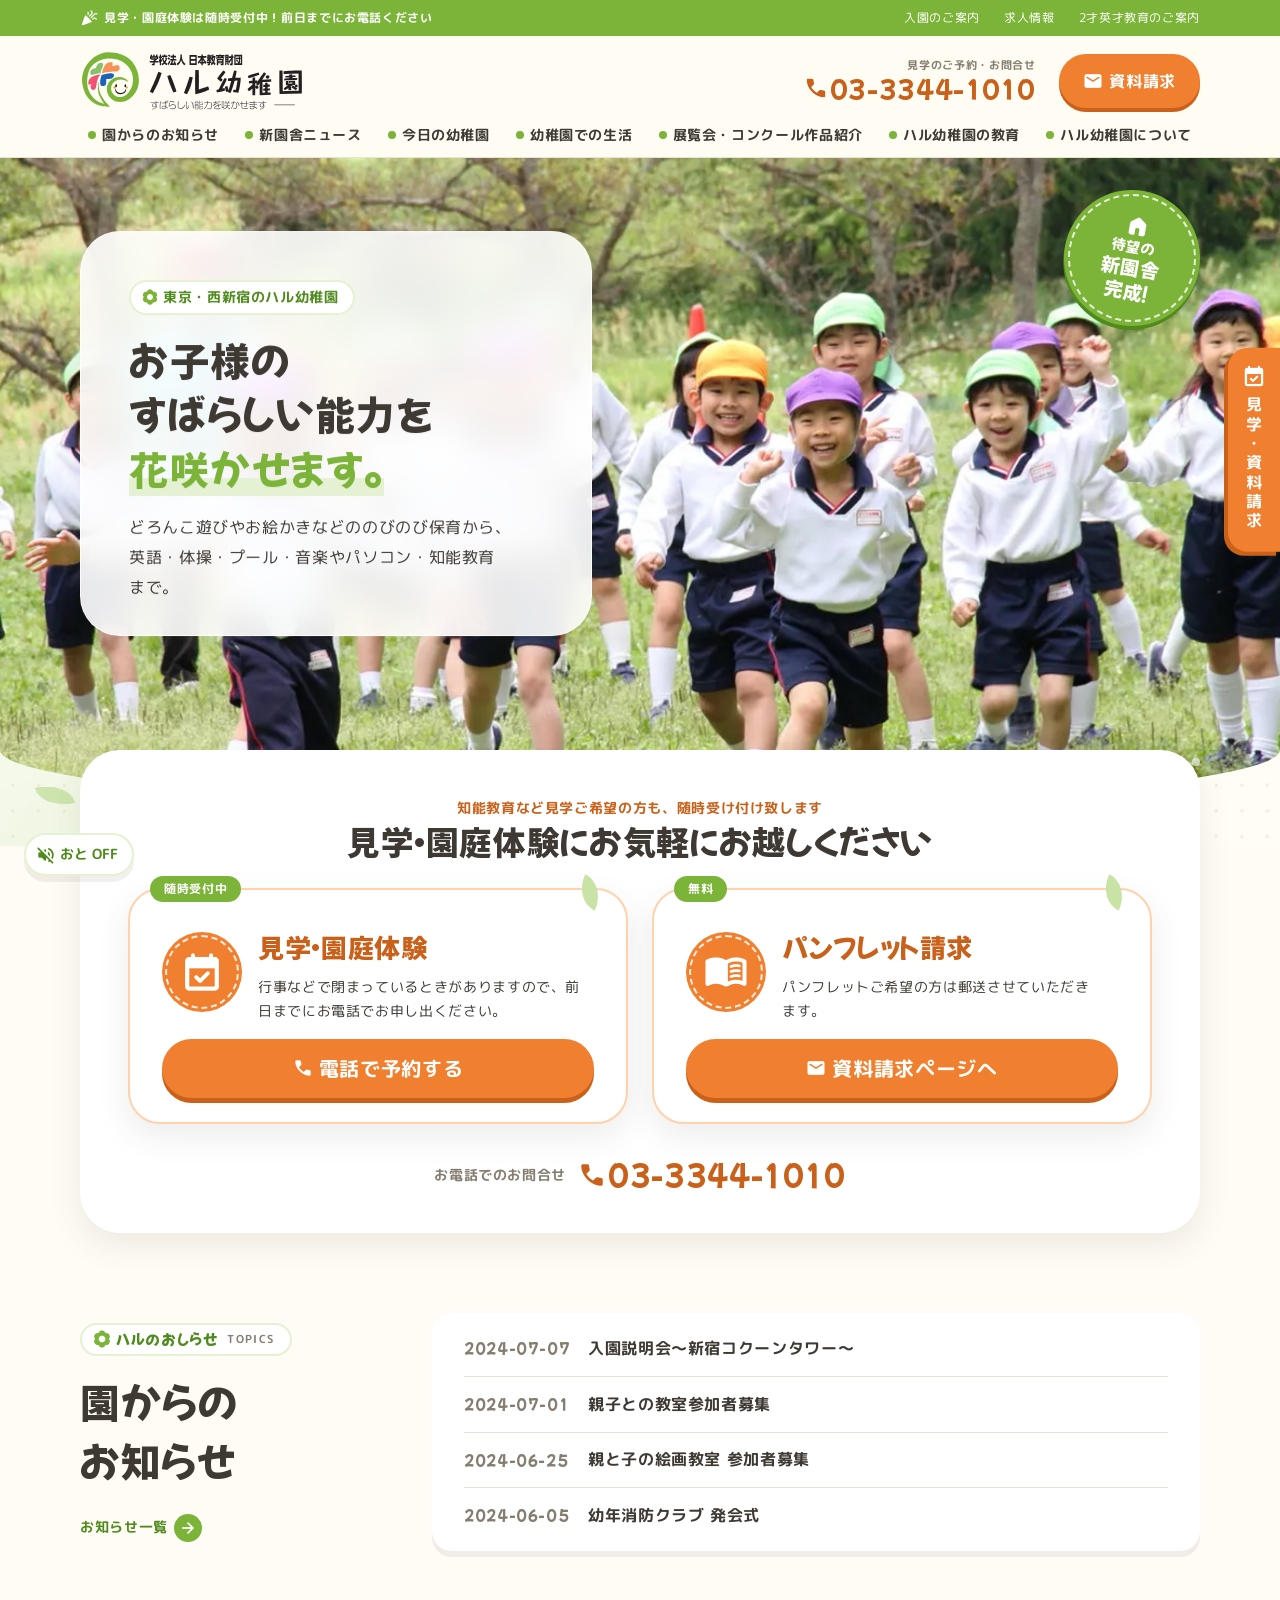
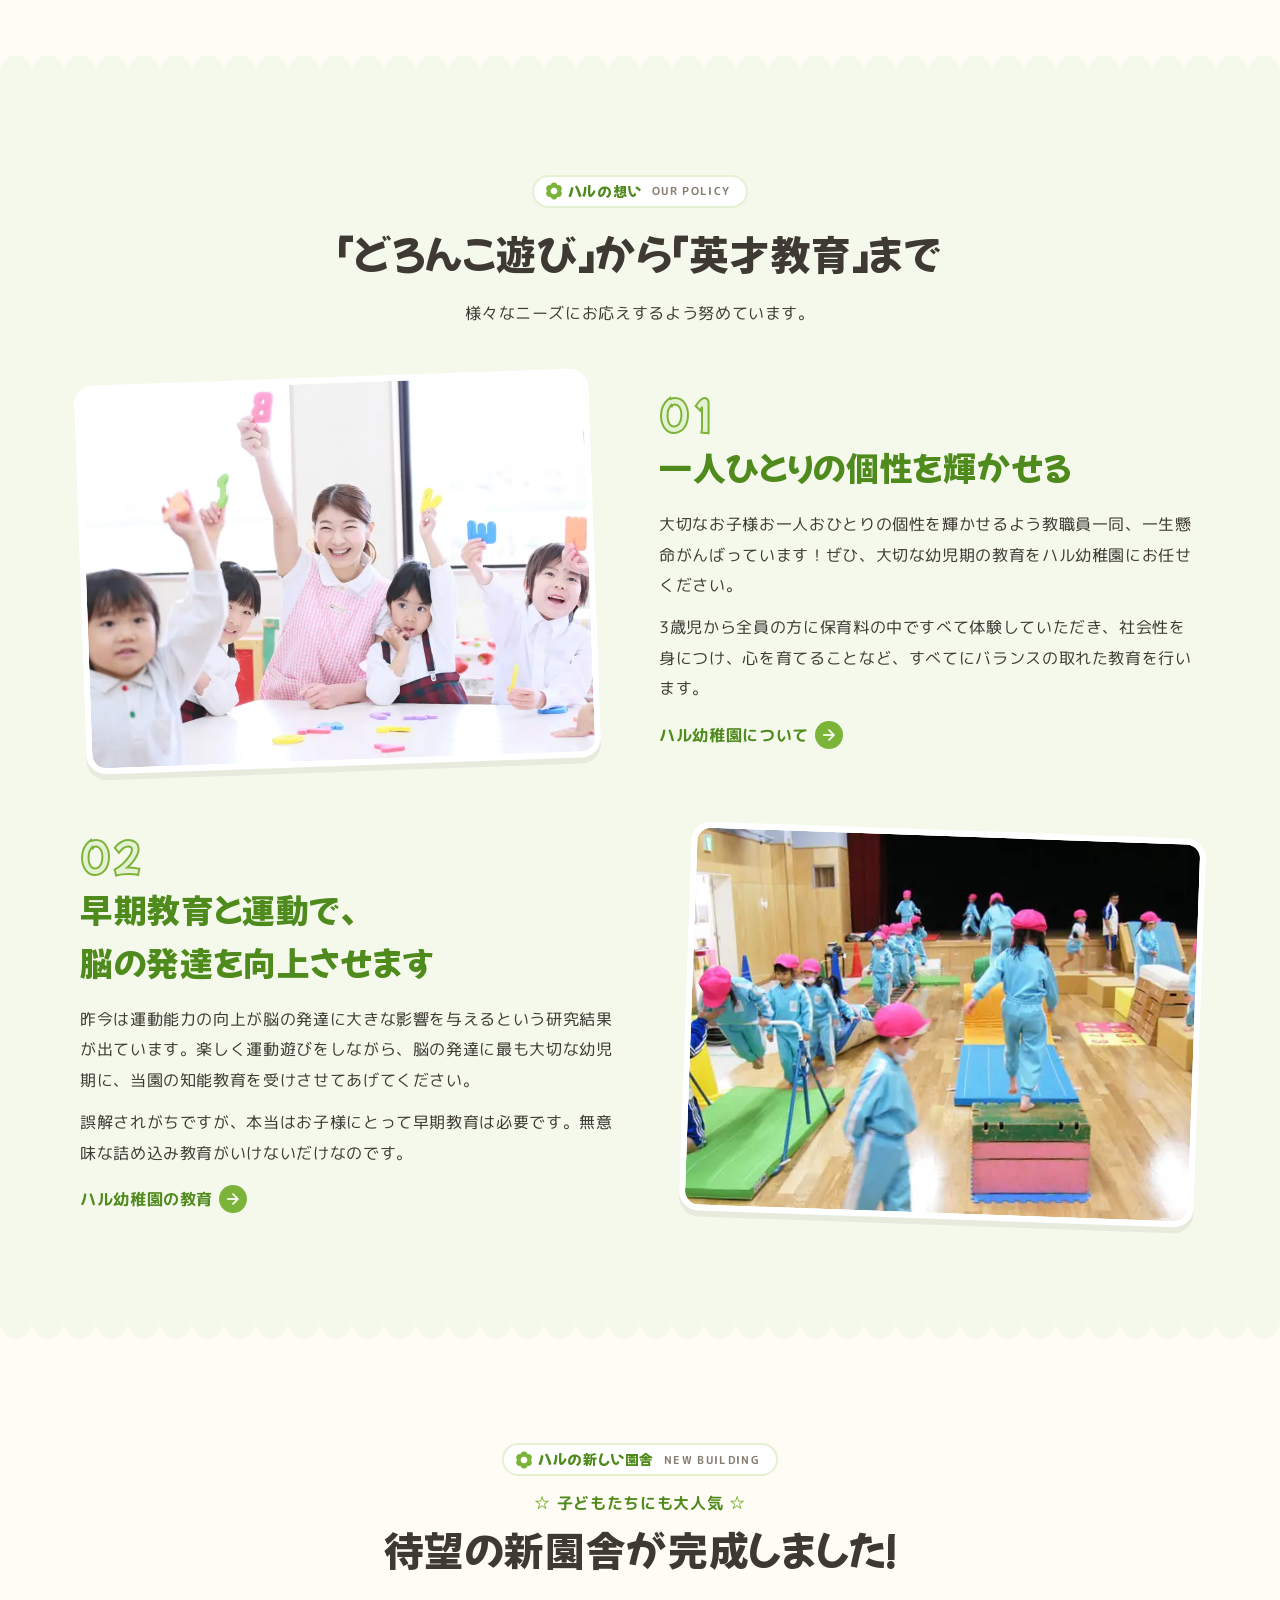
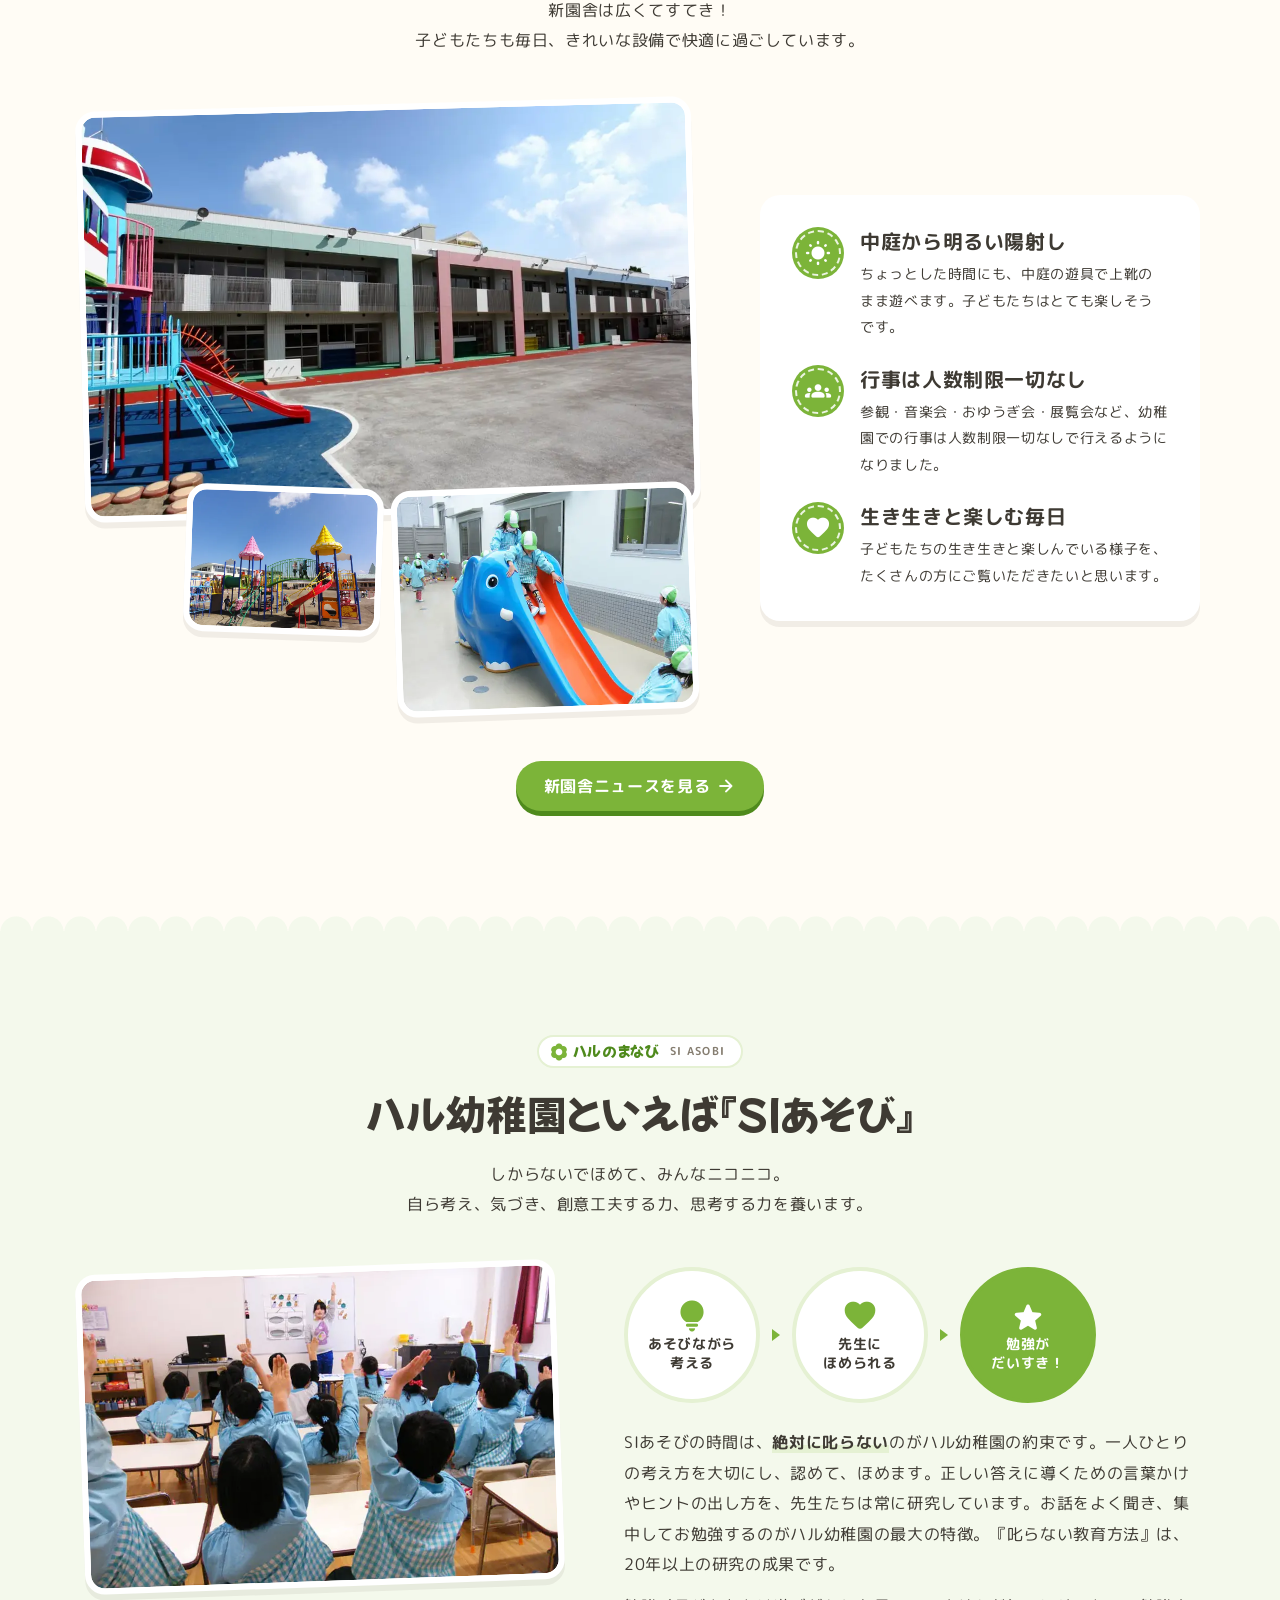
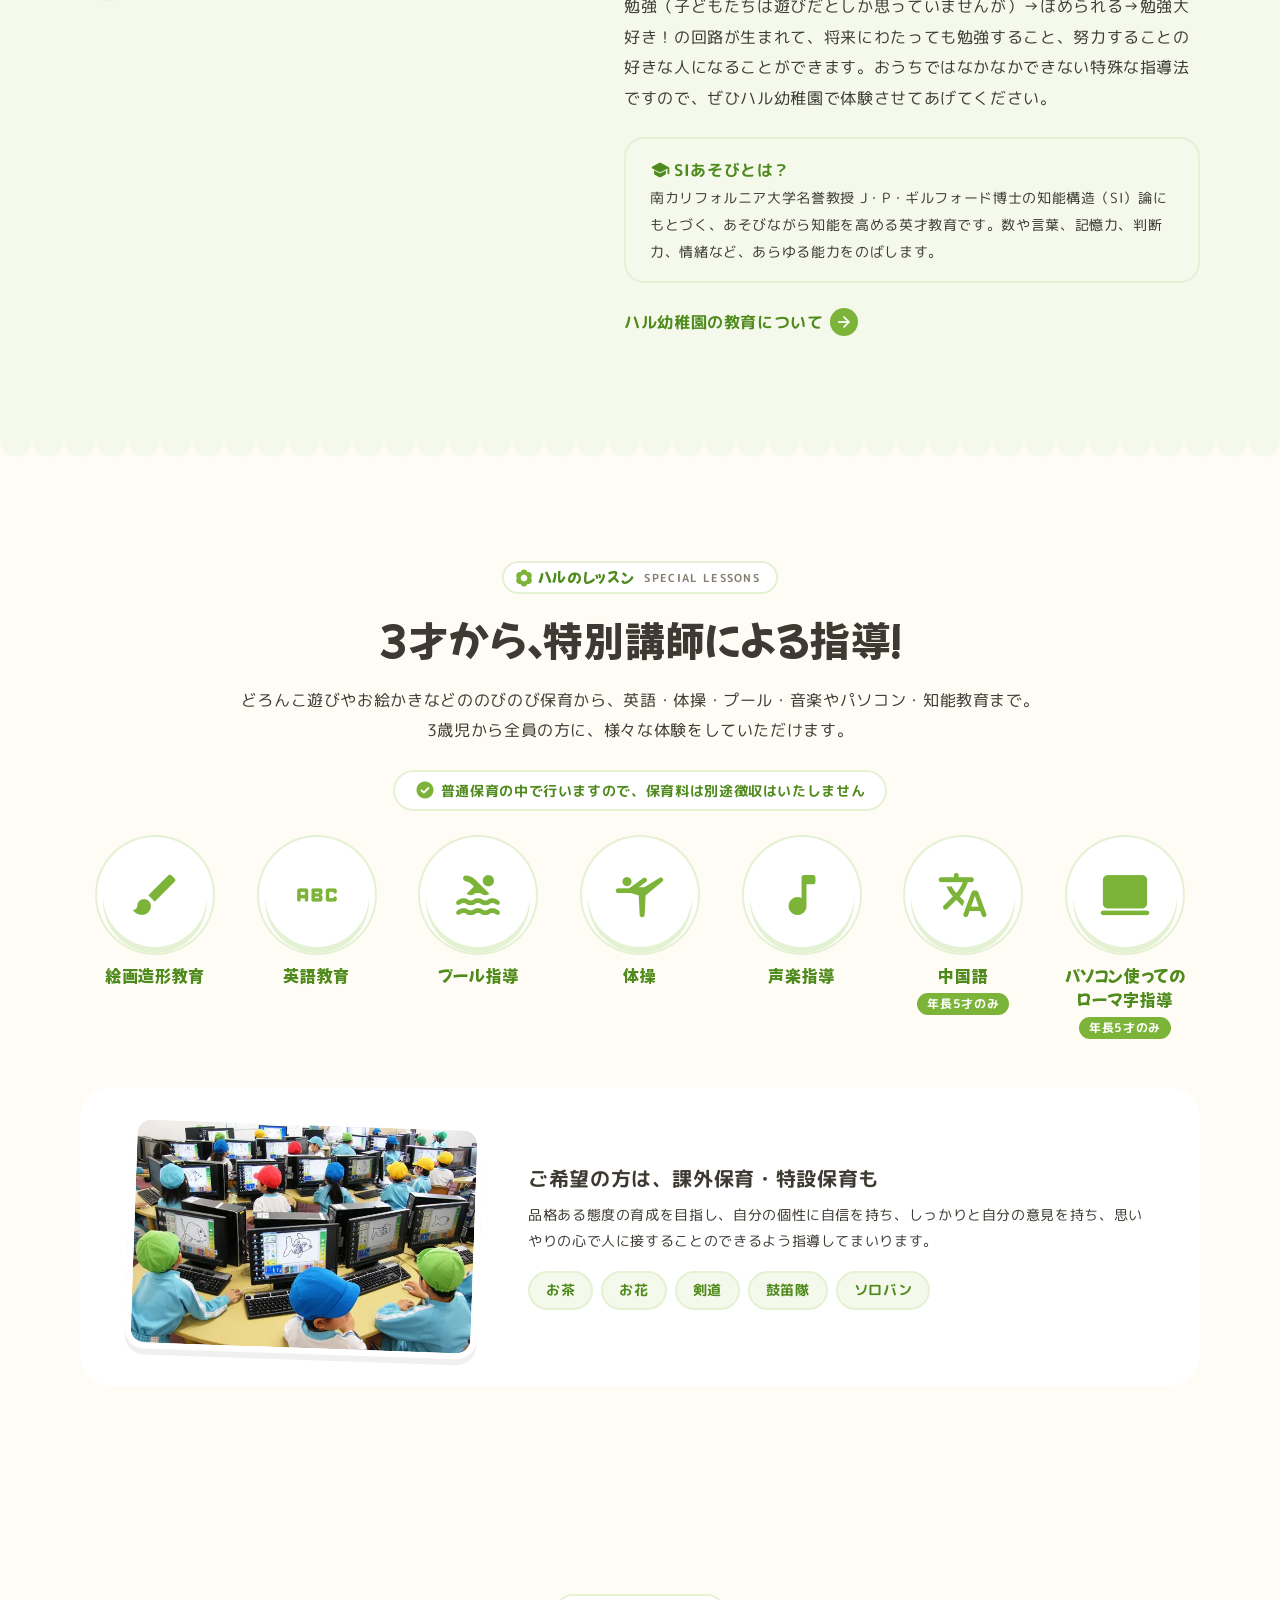
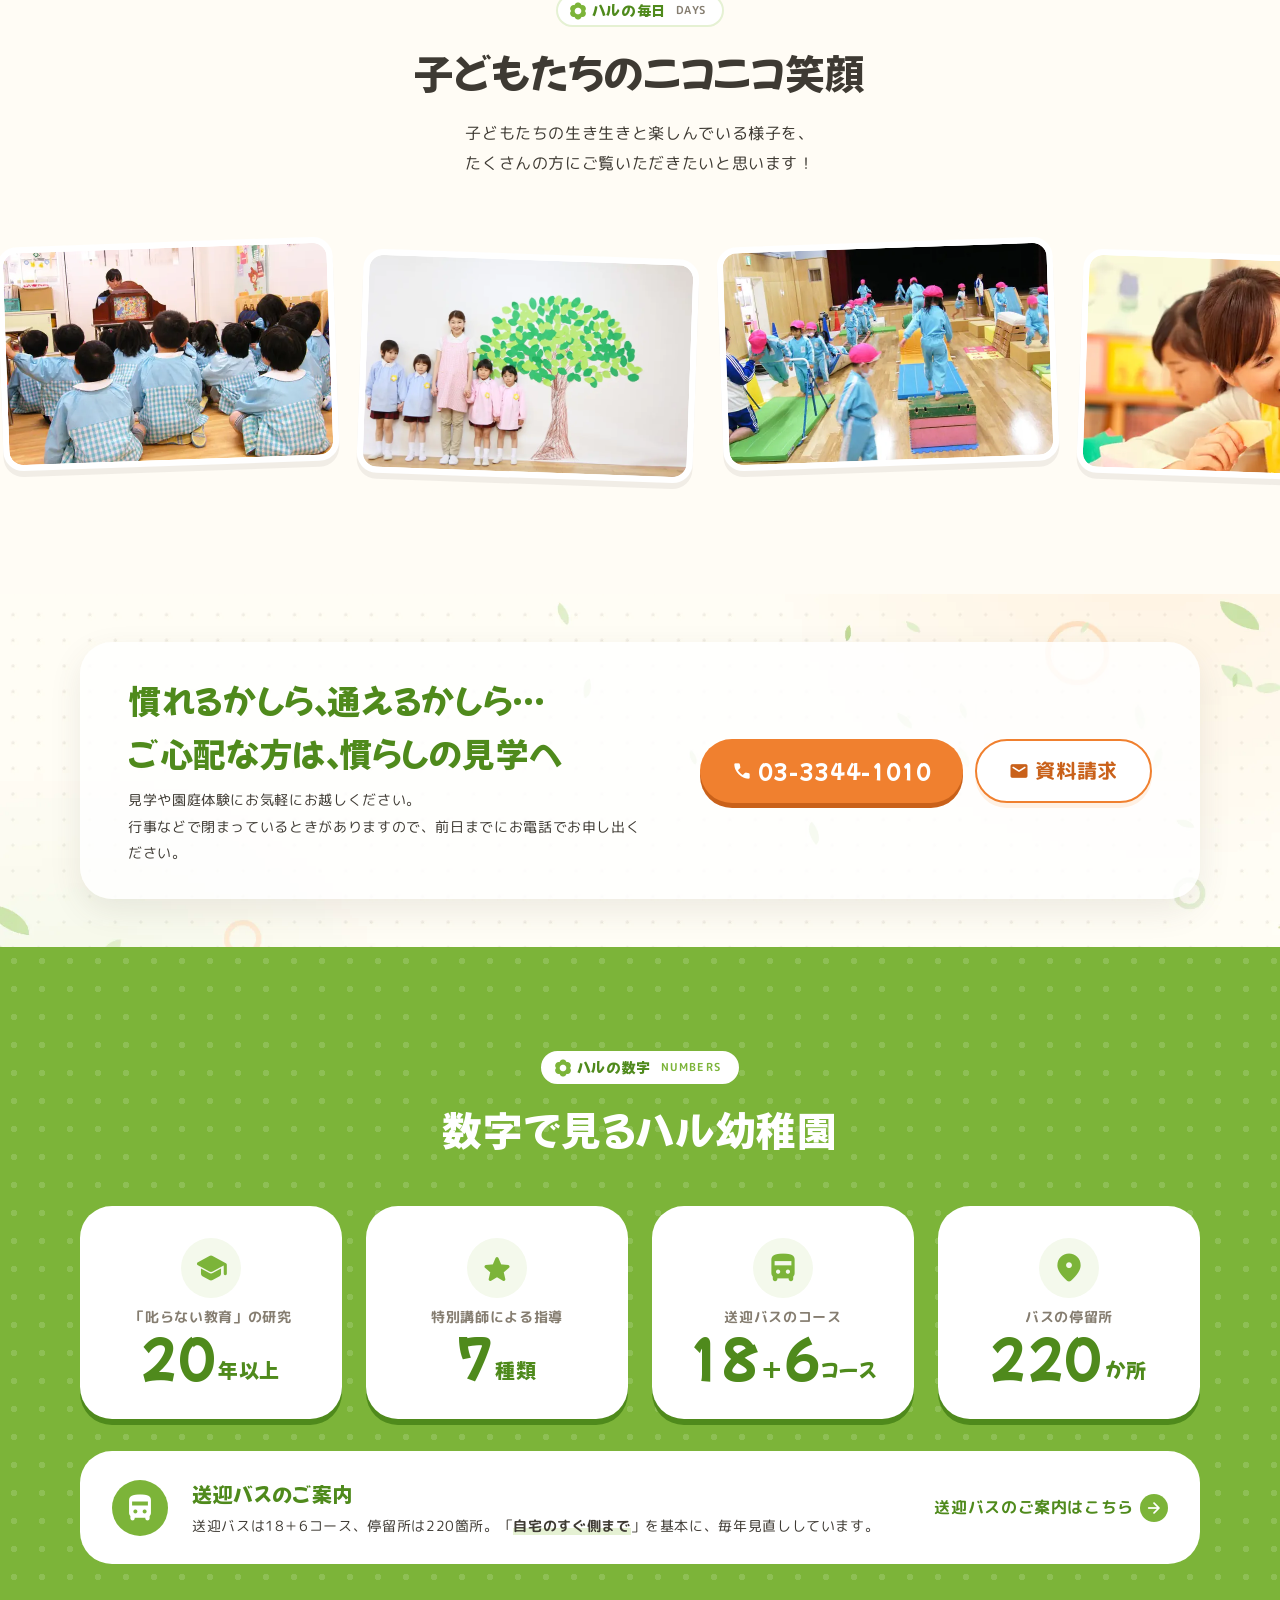
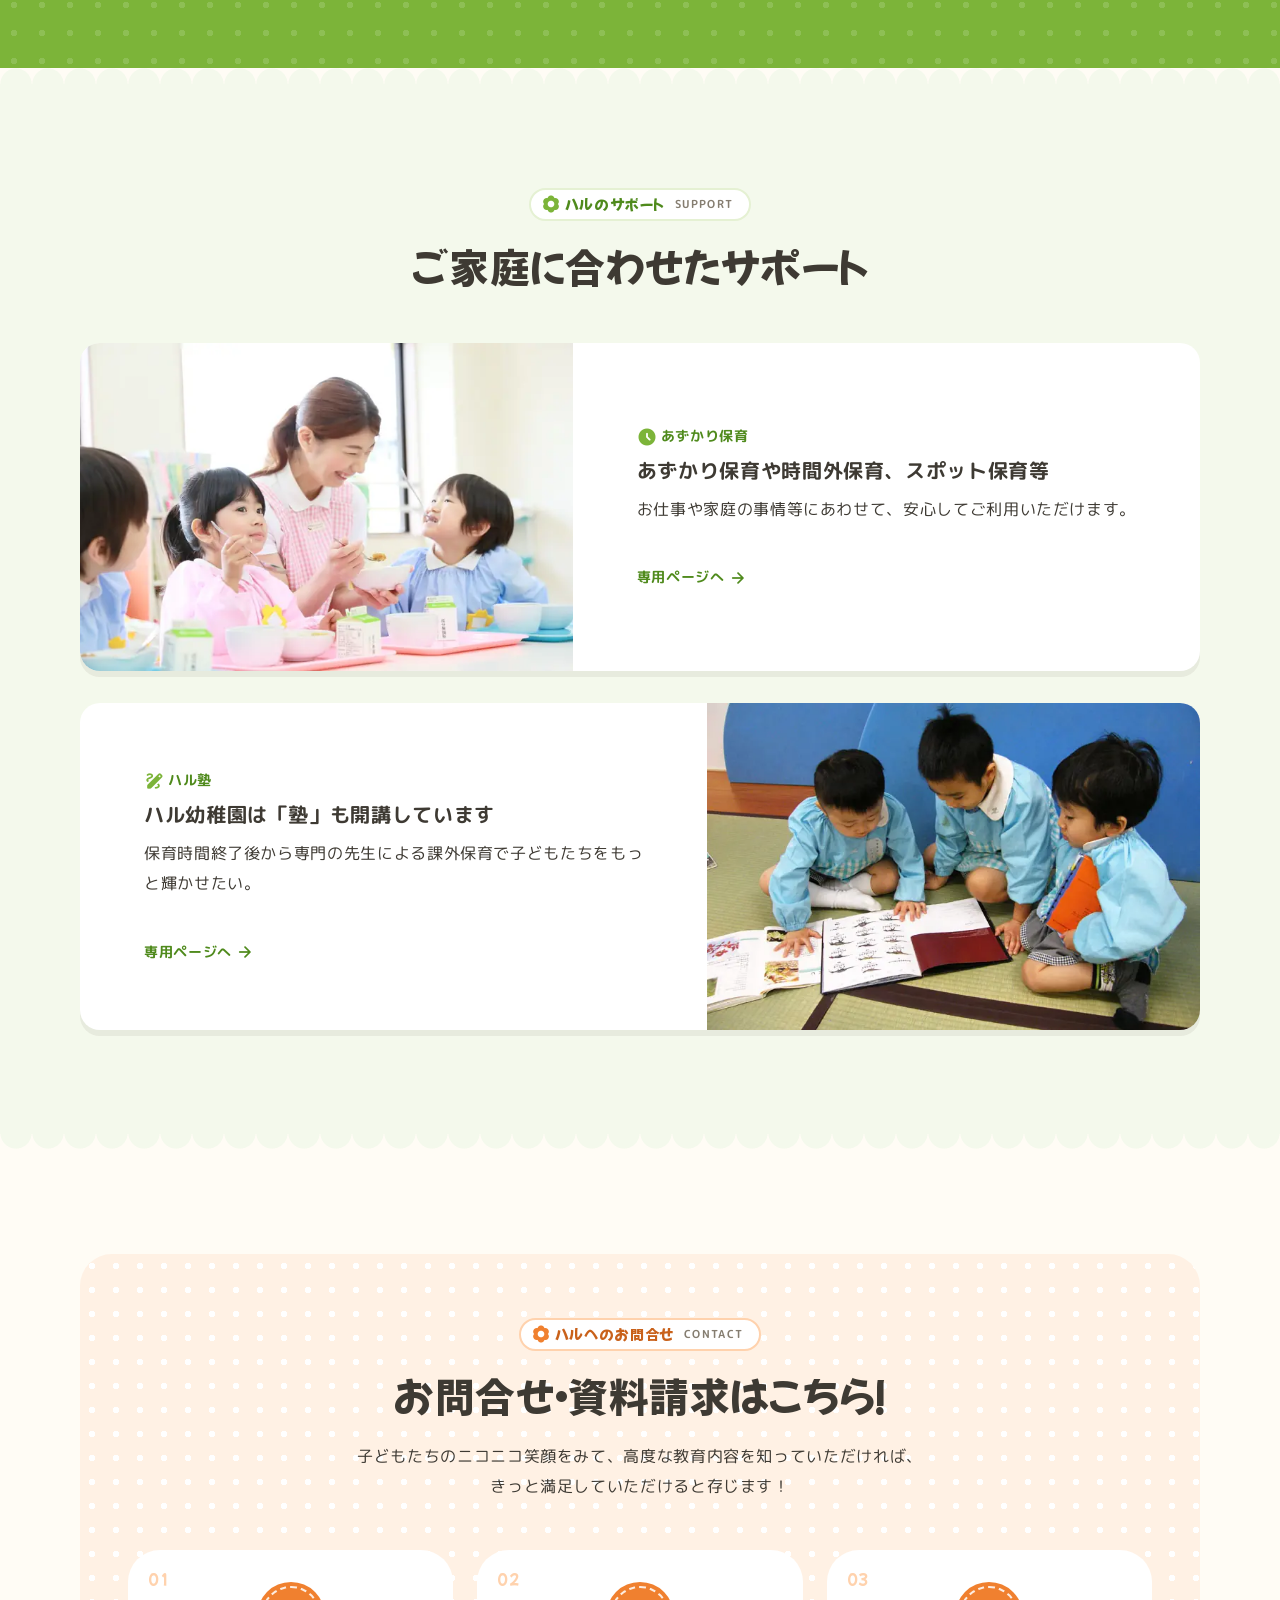
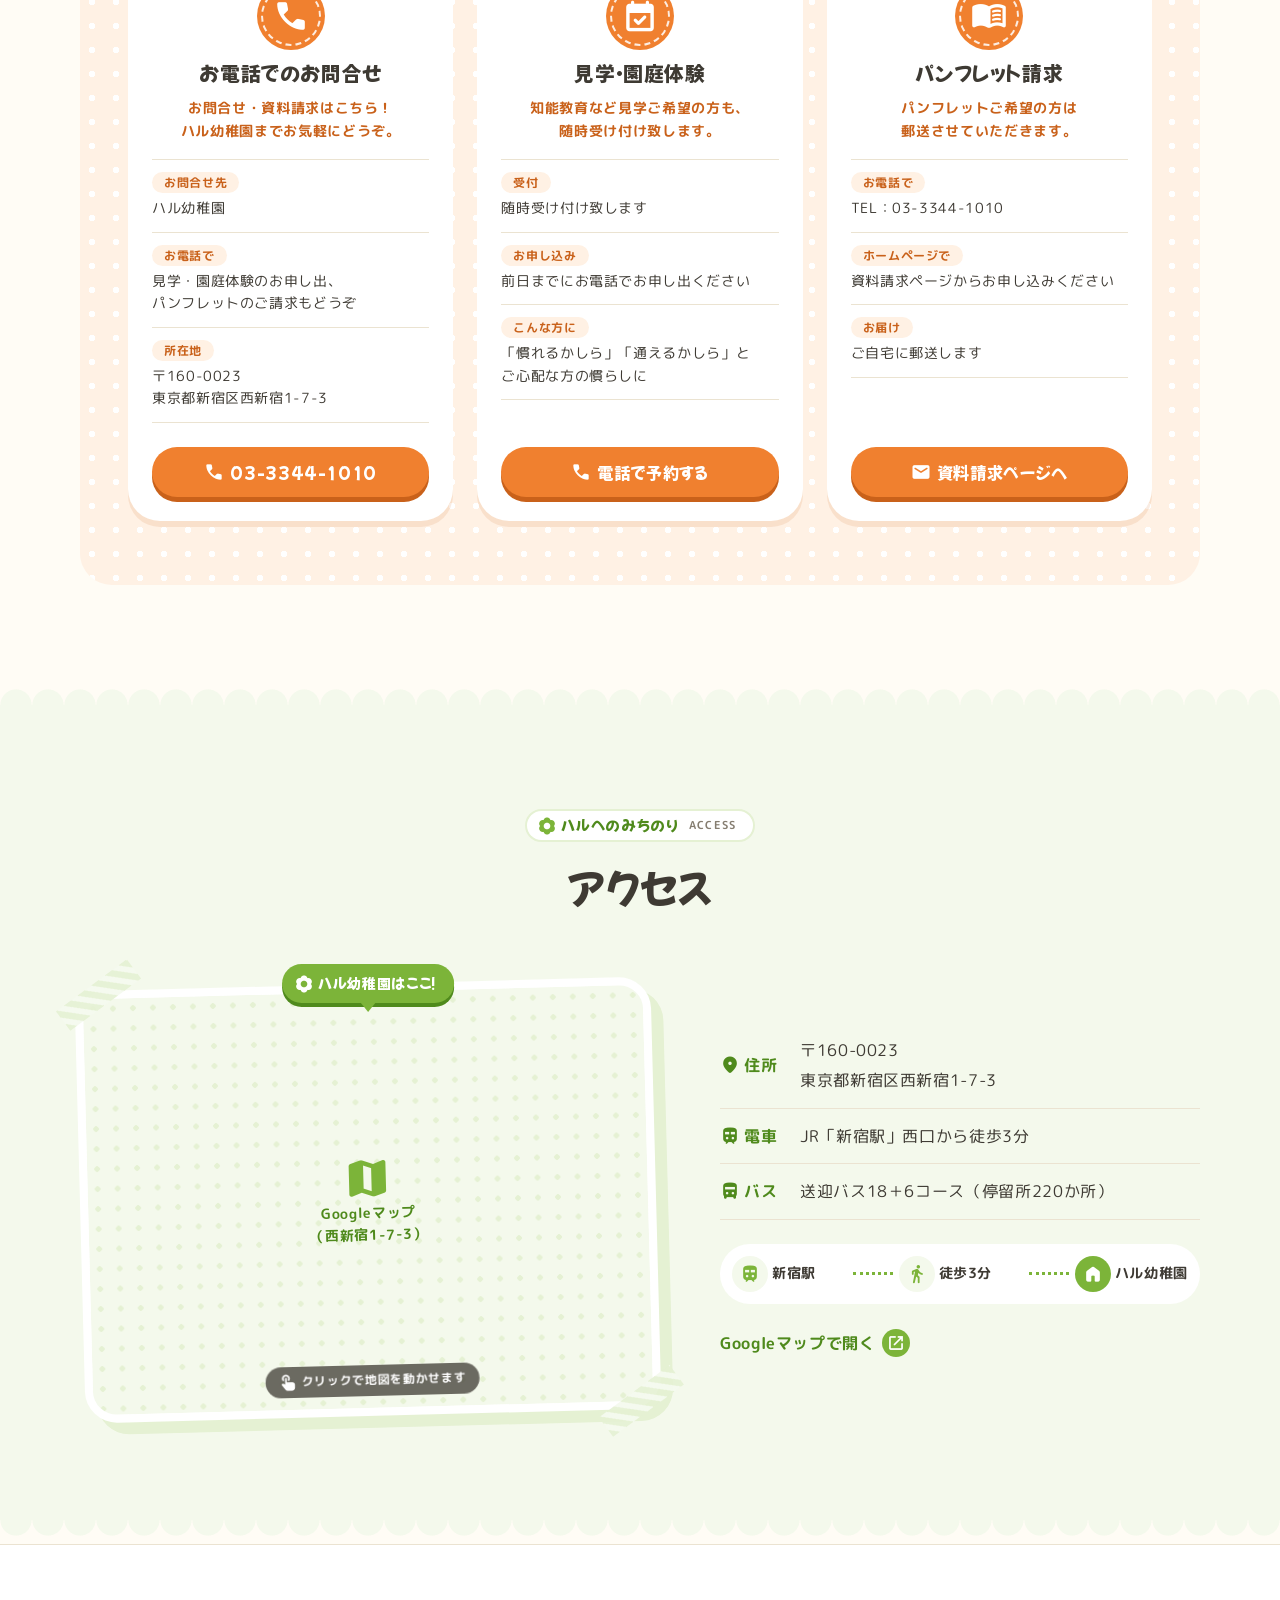
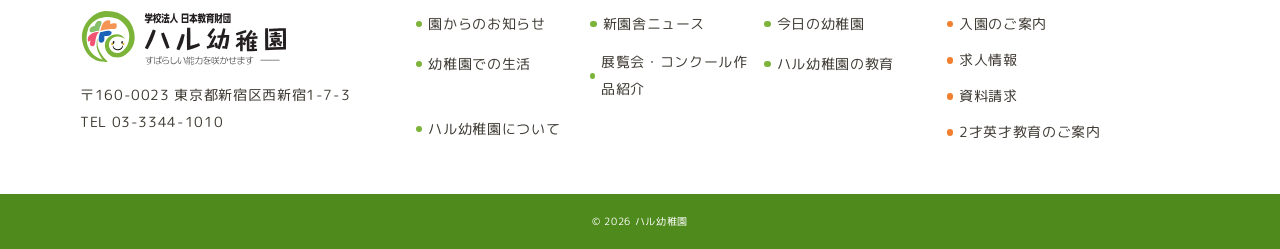
==== commit 00457f99: "ローカル版のサイトファイルで更新（index.html・CSS・JS・画像）" ====
--- a/index.html
+++ b/index.html
@@ -2,446 +2,659 @@
 <html lang="ja">
 
 <head>
-    <meta charset="UTF-8">
-    <meta name="viewport" content="width=device-width, initial-scale=1.0">
-    <title>ハル幼稚園｜新宿区西新宿の幼稚園 - お子様のすばらしい能力を花咲かせます</title>
-    <meta name="description" content="東京都新宿区西新宿、JR新宿駅西口から徒歩3分のハル幼稚園。どろんこ遊びから英才教育まで。叱らない知能教育「SIあそび」と3才からの特別講師（英語・体操・プール・絵画・声楽）で、お子様のすばらしい能力を花咲かせます。見学・資料請求は随時受付中。">
-    <meta name="theme-color" content="#7CB439">
-    <meta name="keywords" content="幼稚園,新宿区,西新宿,ハル幼稚園,SIあそび,英才教育,ポートフォリオ,架空,HTML,CSS">
-    <meta name="author" content="HAL東京 学生（ポートフォリオ制作）">
-    <meta name="robots" content="index, follow">
-    <link rel="canonical" href="https://mivork.github.io/hal-kindergarten-portfolio/">
-
-    <!-- ファビコン -->
-    <link rel="icon" href="favicon.ico" sizes="any">
-    <link rel="icon" href="favicon.svg" type="image/svg+xml">
-    <link rel="apple-touch-icon" href="images/apple-touch-icon.png">
-
-    <!-- OGP（SNSでシェアされたときの表示）※公開時は og:url と og:image を https:// から始まるURLに書き換える -->
-    <meta property="og:type" content="website">
-    <meta property="og:site_name" content="ハル幼稚園">
-    <meta property="og:title" content="ハル幼稚園｜お子様のすばらしい能力を花咲かせます">
-    <meta property="og:description" content="どろんこ遊びから英才教育まで。叱らない知能教育「SIあそび」と3才からの特別講師による指導。JR新宿駅西口から徒歩3分。">
-    <meta property="og:url" content="https://mivork.github.io/hal-kindergarten-portfolio/">
-    <meta property="og:image" content="https://mivork.github.io/hal-kindergarten-portfolio/images/ogp.jpg">
-    <meta property="og:locale" content="ja_JP">
-    <meta name="twitter:card" content="summary_large_image">
-
-    <!-- 構造化データ（検索エンジンに園の情報を伝える） -->
-    <script type="application/ld+json">
-    {
-        "@context": "https://schema.org",
-        "@type": "Preschool",
-        "name": "ハル幼稚園",
-        "description": "どろんこ遊びから英才教育まで。叱らない知能教育「SIあそび」と3才からの特別講師による指導を行う幼稚園です。",
-        "telephone": "03-3344-1010",
-        "address": {
-            "@type": "PostalAddress",
-            "postalCode": "160-0023",
-            "addressRegion": "東京都",
-            "addressLocality": "新宿区",
-            "streetAddress": "西新宿1-7-3",
-            "addressCountry": "JP"
-        },
-        "logo": "https://mivork.github.io/hal-kindergarten-portfolio/images/logo.svg",
-        "url": "https://mivork.github.io/hal-kindergarten-portfolio/"
+  <meta charset="UTF-8">
+  <meta name="viewport" content="width=device-width, initial-scale=1.0">
+  <meta name="robots" content="noindex, nofollow">
+  <title>ハル幼稚園｜「できた！」にはなまるを。東京・西新宿の幼稚園</title>
+  <meta name="description" content="東京・西新宿のハル幼稚園。叱らない知能教育「SIあそび」、3才からの特別講師による指導、待望の新園舎、送迎バス18＋6コース。見学・園庭体験は随時受け付けています。">
+  <meta name="theme-color" content="#7cb439">
+
+  <!-- OGP -->
+  <meta property="og:type" content="website">
+  <meta property="og:site_name" content="ハル幼稚園">
+  <meta property="og:title" content="ハル幼稚園｜「できた！」にはなまるを。">
+  <meta property="og:description" content="叱らない知能教育「SIあそび」と3才からの特別講師。お子様のすばらしい能力を花咲かせます。">
+  <meta property="og:image" content="images/ogp.jpg">
+  <meta name="twitter:card" content="summary_large_image">
+
+  <!-- favicon -->
+  <link rel="icon" href="favicon.ico" sizes="32x32">
+  <link rel="apple-touch-icon" href="images/apple-touch-icon.png">
+
+  <!-- Google Fonts（見出し：Mochiy Pop One／本文：M PLUS Rounded 1c／アイコン：Material Symbols Rounded） -->
+  <link rel="preconnect" href="https://fonts.googleapis.com">
+  <link rel="preconnect" href="https://fonts.gstatic.com" crossorigin>
+  <link rel="stylesheet" href="https://fonts.googleapis.com/css2?family=M+PLUS+Rounded+1c:wght@400;700&family=Mochiy+Pop+One&display=swap">
+  <link rel="stylesheet" href="https://fonts.googleapis.com/css2?family=Material+Symbols+Rounded:opsz,wght,FILL,GRAD@24,500,1,0&icon_names=abc,arrow_back,arrow_forward,arrow_upward,brush,call,celebration,check_circle,child_care,close,computer,directions_bus,directions_walk,door_open,draw,event_available,favorite,filter_vintage,groups,home,lightbulb,location_on,mail,map,menu,menu_book,music_note,open_in_new,pool,schedule,school,sports_gymnastics,star,touch_app,train,translate,volume_off,volume_up,wb_sunny&display=block">
+
+  <link rel="stylesheet" href="css/reset.css">
+  <link rel="stylesheet" href="css/style.css">
+  <!-- WD27_05：Vue 3でナビ・コピーライトの共通化とMVのカルーセル -->
+  <script src="js/vue.global.prod.js" defer></script>
+  <script src="js/template.js" defer></script>
+  <script src="js/carousel.js" defer></script>
+  <script src="js/script.js" defer></script>
+  <script src="js/sound.js" defer></script>
+  <script src="js/cursor.js" defer></script>
+
+  <!-- 構造化データ -->
+  <script type="application/ld+json">
+  {
+    "@context": "https://schema.org",
+    "@type": "Preschool",
+    "name": "ハル幼稚園",
+    "description": "叱らない知能教育「SIあそび」と3才からの特別講師による指導を行う幼稚園です。",
+    "telephone": "03-3344-1010",
+    "address": {
+      "@type": "PostalAddress",
+      "postalCode": "160-0023",
+      "addressRegion": "東京都",
+      "addressLocality": "新宿区",
+      "streetAddress": "西新宿1-7-3"
     }
-    </script>
-
-    <link rel="preconnect" href="https://fonts.googleapis.com">
-    <link rel="preconnect" href="https://fonts.gstatic.com" crossorigin>
-    <link href="https://fonts.googleapis.com/css2?family=Fredoka:wght@600&family=Zen+Maru+Gothic:wght@500;700&display=swap" rel="stylesheet">
-    <link rel="stylesheet" href="css/reset.css">
-    <link rel="stylesheet" href="css/style-sp.css">
-    <link rel="stylesheet" href="css/style-tb.css" media="(min-width: 600px)">
-    <link rel="stylesheet" href="css/style-pc.css" media="(min-width: 960px)">
-    <script src="js/script.js" defer></script>
+  }
+  </script>
 </head>
 
 <body>
-    <!-- 背景で舞う花びら（飾り） -->
-    <div class="petals" aria-hidden="true"><i></i><i></i><i></i><i></i><i></i><i></i><i></i><i></i></div>
-
-    <!-- ===== ヘッダー ===== -->
-    <div class="topbar">
-        <div class="inner topbar__inner">
-            <p class="topbar__tel"><img src="images/icon-tel.svg" alt="">見学・園庭体験はいつでも受付中<b>03-3344-1010</b></p>
-            <ul class="topbar__links">
-                <li><a href="https://www.hal.ac.jp/tokyo" target="_blank" rel="noopener">入園のご案内</a></li>
-                <li><a href="#">求人情報</a></li>
-                <li><a href="https://www.hal.ac.jp/tokyo" target="_blank" rel="noopener">資料請求</a></li>
+  <!-- ==================== ヘッダー ==================== -->
+  <header class="header">
+    <div class="header__util">
+      <div class="header__util-inner">
+        <p class="header__notice"><span class="material-symbols-rounded" aria-hidden="true">celebration</span>見学・園庭体験は随時受付中！前日までにお電話ください</p>
+        <div id="util-navigation">
+          <sub-navigation-template list-class="header__sub-list" link-class="header__sub-link" skip="資料請求"></sub-navigation-template>
+        </div>
+      </div>
+    </div>
+
+    <div class="header__main">
+      <h1 class="header__logo">
+        <a href="index.html"><img src="images/logo.svg" alt="学校法人 日本教育財団 ハル幼稚園" width="288" height="79"></a>
+      </h1>
+
+      <input type="checkbox" id="nav-toggle" class="header__toggle-check">
+      <label for="nav-toggle" class="header__toggle" aria-label="メニューを開く">
+        <span class="material-symbols-rounded header__toggle-open" aria-hidden="true">menu</span>
+        <span class="material-symbols-rounded header__toggle-close" aria-hidden="true">close</span>
+        <span class="header__toggle-text">MENU</span>
+      </label>
+
+      <nav class="nav" id="main-navigation" aria-label="メインメニュー">
+        <header-navigation-template></header-navigation-template>
+        <sub-navigation-template list-class="nav__sub-list"></sub-navigation-template>
+        <a href="tel:0333441010" class="nav__tel"><span class="material-symbols-rounded" aria-hidden="true">call</span>03-3344-1010</a>
+      </nav>
+
+      <div class="header__contact">
+        <a href="tel:0333441010" class="header__tel">
+          <span class="header__tel-label">見学のご予約・お問合せ</span>
+          <span class="header__tel-number"><span class="material-symbols-rounded" aria-hidden="true">call</span>03-3344-1010</span>
+        </a>
+        <a href="https://www.hal.ac.jp/tokyo" target="_blank" rel="noopener" class="header__cta"><span class="material-symbols-rounded" aria-hidden="true">mail</span>資料請求</a>
+      </div>
+    </div>
+  </header>
+
+  <main>
+    <!-- ==================== メインビジュアル ==================== -->
+    <section class="mv" aria-label="メインビジュアル">
+      <div class="mv__inner">
+        <div class="mv__photos" id="mv-slider">
+          <ul class="mv__slides">
+            <li class="mv__slide" v-for="(slide, index) in slides" :key="slide.img" :class="{ 'is-active': index === currentSlide }">
+              <img :src="slide.img" :alt="slide.alt" :width="slide.width" :height="slide.height" :fetchpriority="index === 0 ? 'high' : 'low'">
+            </li>
+          </ul>
+          <ul class="mv__dots" aria-hidden="true">
+            <li class="mv__dot" v-for="(slide, index) in slides" :key="'dot' + index" :class="{ 'is-active': index === currentSlide }"></li>
+          </ul>
+          <a href="#new-building" class="mv__badge">
+            <span class="material-symbols-rounded" aria-hidden="true">home</span>
+            <span class="mv__badge-small">待望の</span>新園舎<br>完成！
+          </a>
+        </div>
+
+        <div class="mv__body">
+          <p class="mv__label"><span class="material-symbols-rounded" aria-hidden="true">filter_vintage</span>東京・西新宿のハル幼稚園</p>
+          <h2 class="mv__copy">お子様の<br>すばらしい能力を<br><em class="mv__copy-em">花咲かせます。</em></h2>
+          <p class="mv__lead">どろんこ遊びやお絵かきなどののびのび保育から、<br class="u-pc">英語・体操・プール・音楽やパソコン・知能教育まで。</p>
+        </div>
+      </div>
+      <div class="mv__petals" aria-hidden="true">
+        <span class="mv__petal"></span><span class="mv__petal"></span><span class="mv__petal"></span><span class="mv__petal"></span><span class="mv__petal"></span><span class="mv__petal"></span><span class="mv__petal"></span><span class="mv__petal"></span><span class="mv__petal"></span><span class="mv__petal"></span>
+      </div>
+    </section>
+
+    <!-- ==================== 見学・資料請求（いちばんの入口） ==================== -->
+    <section class="entry" aria-labelledby="entry-title">
+      <div class="entry__inner container">
+        <h2 class="entry__title" id="entry-title"><span class="entry__title-small">知能教育など見学ご希望の方も、<br class="u-sp">随時受け付け致します</span>見学・園庭体験に<br class="u-sp">お気軽にお越しください</h2>
+        <ul class="entry__list">
+          <li class="entry__item">
+            <span class="entry__ribbon">随時受付中</span>
+            <span class="entry__icon material-symbols-rounded" aria-hidden="true">event_available</span>
+            <div class="entry__body">
+              <h3 class="entry__name">見学・園庭体験</h3>
+              <p class="entry__text">行事などで閉まっているときがありますので、前日までにお電話でお申し出ください。</p>
+            </div>
+            <a href="tel:0333441010" class="button button--accent button--large entry__button"><span class="material-symbols-rounded" aria-hidden="true">call</span>電話で予約する</a>
+          </li>
+          <li class="entry__item">
+            <span class="entry__ribbon">無料</span>
+            <span class="entry__icon material-symbols-rounded" aria-hidden="true">menu_book</span>
+            <div class="entry__body">
+              <h3 class="entry__name">パンフレット請求</h3>
+              <p class="entry__text">パンフレットご希望の方は郵送させていただきます。</p>
+            </div>
+            <a href="https://www.hal.ac.jp/tokyo" target="_blank" rel="noopener" class="button button--accent button--large entry__button"><span class="material-symbols-rounded" aria-hidden="true">mail</span>資料請求ページへ</a>
+          </li>
+        </ul>
+        <p class="entry__tel">お電話でのお問合せ<a href="tel:0333441010"><span class="material-symbols-rounded" aria-hidden="true">call</span>03-3344-1010</a></p>
+      </div>
+    </section>
+
+    <!-- ==================== TOPICS ==================== -->
+    <section class="topics section" id="topics">
+      <div class="topics__inner container">
+        <div class="heading heading--left topics__heading">
+          <p class="heading__label"><span class="material-symbols-rounded" aria-hidden="true">filter_vintage</span>ハルのおしらせ<span class="heading__en">Topics</span></p>
+          <h2 class="heading__ja">園からのお知らせ</h2>
+          <a href="#" class="more topics__more">お知らせ一覧<span class="material-symbols-rounded" aria-hidden="true">arrow_forward</span></a>
+        </div>
+        <ul class="topics__list">
+          <li class="topics__item">
+            <a href="#" class="topics__link">
+              <time datetime="2024-07-07" class="topics__date">2024-07-07</time>
+              <span class="topics__title">入園説明会～新宿コクーンタワー～</span>
+            </a>
+          </li>
+          <li class="topics__item">
+            <a href="#" class="topics__link">
+              <time datetime="2024-07-01" class="topics__date">2024-07-01</time>
+              <span class="topics__title">親子との教室参加者募集</span>
+            </a>
+          </li>
+          <li class="topics__item">
+            <a href="#" class="topics__link">
+              <time datetime="2024-06-25" class="topics__date">2024-06-25</time>
+              <span class="topics__title">親と子の絵画教室 参加者募集</span>
+            </a>
+          </li>
+          <li class="topics__item">
+            <a href="#" class="topics__link">
+              <time datetime="2024-06-05" class="topics__date">2024-06-05</time>
+              <span class="topics__title">幼年消防クラブ 発会式</span>
+            </a>
+          </li>
+        </ul>
+      </div>
+    </section>
+
+    <!-- ==================== ハルの想い（クライアント情報 1・2） ==================== -->
+    <section class="about section section--tint" id="about">
+      <div class="container">
+        <div class="heading">
+          <p class="heading__label"><span class="material-symbols-rounded" aria-hidden="true">filter_vintage</span>ハルの想い<span class="heading__en">Our Policy</span></p>
+          <h2 class="heading__ja">「どろんこ遊び」から<br class="u-sp">「英才教育」まで</h2>
+          <p class="heading__lead">様々なニーズにお応えするよう努めています。</p>
+        </div>
+        <div class="about__list">
+          <article class="about__item">
+            <figure class="sticker about__photo"><img src="images/photo-22.webp" alt="先生と一緒に文字のブロックを高くかかげる子どもたち" width="900" height="720" loading="lazy"></figure>
+            <div class="about__body">
+              <p class="about__num">01</p>
+              <h3 class="about__title">一人ひとりの個性を輝かせる</h3>
+              <p class="about__text">大切なお子様お一人おひとりの個性を輝かせるよう教職員一同、一生懸命がんばっています！ぜひ、大切な幼児期の教育をハル幼稚園にお任せください。</p>
+              <p class="about__text">3歳児から全員の方に保育料の中ですべて体験していただき、社会性を身につけ、心を育てることなど、すべてにバランスの取れた教育を行います。</p>
+              <a href="#" class="more">ハル幼稚園について<span class="material-symbols-rounded" aria-hidden="true">arrow_forward</span></a>
+            </div>
+          </article>
+          <article class="about__item">
+            <figure class="sticker about__photo"><img src="images/photo-10.webp" alt="体育館で平均台やマットの運動あそびをする子どもたち" width="700" height="525" loading="lazy"></figure>
+            <div class="about__body">
+              <p class="about__num">02</p>
+              <h3 class="about__title">早期教育と運動で、<br>脳の発達を向上させます</h3>
+              <p class="about__text">昨今は運動能力の向上が脳の発達に大きな影響を与えるという研究結果が出ています。楽しく運動遊びをしながら、脳の発達に最も大切な幼児期に、当園の知能教育を受けさせてあげてください。</p>
+              <p class="about__text">誤解されがちですが、本当はお子様にとって早期教育は必要です。無意味な詰め込み教育がいけないだけなのです。</p>
+              <a href="#" class="more">ハル幼稚園の教育<span class="material-symbols-rounded" aria-hidden="true">arrow_forward</span></a>
+            </div>
+          </article>
+        </div>
+      </div>
+    </section>
+
+    <!-- ==================== 新園舎 ==================== -->
+    <section class="building section" id="new-building">
+      <div class="container">
+        <div class="heading">
+          <p class="heading__label"><span class="material-symbols-rounded" aria-hidden="true">filter_vintage</span>ハルの新しい園舎<span class="heading__en">New Building</span></p>
+          <h2 class="heading__ja"><span class="heading__pre">子どもたちにも大人気</span>待望の新園舎が完成しました！</h2>
+          <p class="heading__lead">新園舎は広くてすてき！<br class="u-pc">子どもたちも毎日、きれいな設備で快適に過ごしています。</p>
+        </div>
+
+        <div class="building__body">
+          <div class="building__photos">
+            <figure class="sticker building__photo building__photo--main"><img src="images/photo-17.webp" alt="カラフルな遊具がある新園舎と園庭" width="1000" height="666" loading="lazy"></figure>
+            <figure class="sticker building__photo building__photo--sub1"><img src="images/photo-15.webp" alt="中庭のお城のような遊具" width="700" height="525" loading="lazy"></figure>
+            <figure class="sticker building__photo building__photo--sub2"><img src="images/photo-08.webp" alt="ぞうのすべり台で遊ぶ子どもたち" width="600" height="397" loading="lazy"></figure>
+          </div>
+
+          <ul class="building__points">
+            <li class="point">
+              <span class="point__icon material-symbols-rounded" aria-hidden="true">wb_sunny</span>
+              <div>
+                <h3 class="point__title">中庭から明るい陽射し</h3>
+                <p class="point__text">ちょっとした時間にも、中庭の遊具で上靴のまま遊べます。子どもたちはとても楽しそうです。</p>
+              </div>
+            </li>
+            <li class="point">
+              <span class="point__icon material-symbols-rounded" aria-hidden="true">groups</span>
+              <div>
+                <h3 class="point__title">行事は人数制限一切なし</h3>
+                <p class="point__text">参観・音楽会・おゆうぎ会・展覧会など、幼稚園での行事は人数制限一切なしで行えるようになりました。</p>
+              </div>
+            </li>
+            <li class="point">
+              <span class="point__icon material-symbols-rounded" aria-hidden="true">favorite</span>
+              <div>
+                <h3 class="point__title">生き生きと楽しむ毎日</h3>
+                <p class="point__text">子どもたちの生き生きと楽しんでいる様子を、たくさんの方にご覧いただきたいと思います。</p>
+              </div>
+            </li>
+          </ul>
+        </div>
+        <p class="u-center"><a href="#" class="button button--main">新園舎ニュースを見る<span class="material-symbols-rounded" aria-hidden="true">arrow_forward</span></a></p>
+      </div>
+    </section>
+
+    <!-- ==================== SIあそび ==================== -->
+    <section class="si section section--tint" id="si">
+      <div class="container">
+        <div class="heading">
+          <p class="heading__label"><span class="material-symbols-rounded" aria-hidden="true">filter_vintage</span>ハルのまなび<span class="heading__en">SI Asobi</span></p>
+          <h2 class="heading__ja">ハル幼稚園といえば<br class="u-sp">『SIあそび』</h2>
+          <p class="heading__lead">しからないでほめて、みんなニコニコ。<br>自ら考え、気づき、創意工夫する力、思考する力を養います。</p>
+        </div>
+
+        <div class="si__body">
+          <figure class="sticker si__photo"><img src="images/photo-05.webp" alt="先生の問いかけに元気よく手をあげる子どもたち" width="690" height="457" loading="lazy"></figure>
+
+          <div class="si__text">
+            <ol class="si__flow">
+              <li class="si__step">
+                <span class="si__step-icon material-symbols-rounded" aria-hidden="true">lightbulb</span>
+                <span class="si__step-text">あそびながら<br>考える</span>
+              </li>
+              <li class="si__step">
+                <span class="si__step-icon material-symbols-rounded" aria-hidden="true">favorite</span>
+                <span class="si__step-text">先生に<br>ほめられる</span>
+              </li>
+              <li class="si__step">
+                <span class="si__step-icon material-symbols-rounded" aria-hidden="true">star</span>
+                <span class="si__step-text">勉強が<br>だいすき！</span>
+              </li>
+            </ol>
+            <p class="si__desc">SIあそびの時間は、<strong class="u-marker">絶対に叱らない</strong>のがハル幼稚園の約束です。一人ひとりの考え方を大切にし、認めて、ほめます。正しい答えに導くための言葉かけやヒントの出し方を、先生たちは常に研究しています。お話をよく聞き、集中してお勉強するのがハル幼稚園の最大の特徴。『叱らない教育方法』は、20年以上の研究の成果です。</p>
+            <p class="si__desc">勉強（子どもたちは遊びだとしか思っていませんが）→ほめられる→勉強大好き！の回路が生まれて、将来にわたっても勉強すること、努力することの好きな人になることができます。おうちではなかなかできない特殊な指導法ですので、ぜひハル幼稚園で体験させてあげてください。</p>
+            <div class="si__note">
+              <p class="si__note-title"><span class="material-symbols-rounded" aria-hidden="true">school</span>SIあそびとは？</p>
+              <p class="si__note-text">南カリフォルニア大学名誉教授 J・P・ギルフォード博士の知能構造（SI）論にもとづく、あそびながら知能を高める英才教育です。数や言葉、記憶力、判断力、情緒など、あらゆる能力をのばします。</p>
+            </div>
+            <a href="#" class="more">ハル幼稚園の教育について<span class="material-symbols-rounded" aria-hidden="true">arrow_forward</span></a>
+          </div>
+        </div>
+      </div>
+    </section>
+
+    <!-- ==================== 特別講師 ==================== -->
+    <section class="lessons section" id="lessons">
+      <div class="container">
+        <div class="heading">
+          <p class="heading__label"><span class="material-symbols-rounded" aria-hidden="true">filter_vintage</span>ハルのレッスン<span class="heading__en">Special Lessons</span></p>
+          <h2 class="heading__ja">3才から、<br class="u-sp">特別講師による指導！</h2>
+          <p class="heading__lead">どろんこ遊びやお絵かきなどののびのび保育から、英語・体操・プール・音楽やパソコン・知能教育まで。<br class="u-pc">3歳児から全員の方に、様々な体験をしていただけます。</p>
+        </div>
+
+        <p class="lessons__badge"><span class="material-symbols-rounded" aria-hidden="true">check_circle</span>普通保育の中で行いますので、保育料は別途徴収はいたしません</p>
+
+        <ul class="lessons__list">
+          <li class="lesson">
+            <span class="lesson__icon material-symbols-rounded" aria-hidden="true">brush</span>
+            <h3 class="lesson__name">絵画造形教育</h3>
+          </li>
+          <li class="lesson">
+            <span class="lesson__icon material-symbols-rounded" aria-hidden="true">abc</span>
+            <h3 class="lesson__name">英語教育</h3>
+          </li>
+          <li class="lesson">
+            <span class="lesson__icon material-symbols-rounded" aria-hidden="true">pool</span>
+            <h3 class="lesson__name">プール指導</h3>
+          </li>
+          <li class="lesson">
+            <span class="lesson__icon material-symbols-rounded" aria-hidden="true">sports_gymnastics</span>
+            <h3 class="lesson__name">体操</h3>
+          </li>
+          <li class="lesson">
+            <span class="lesson__icon material-symbols-rounded" aria-hidden="true">music_note</span>
+            <h3 class="lesson__name">声楽指導</h3>
+          </li>
+          <li class="lesson">
+            <span class="lesson__icon material-symbols-rounded" aria-hidden="true">translate</span>
+            <h3 class="lesson__name">中国語</h3>
+            <p class="lesson__note">年長5才のみ</p>
+          </li>
+          <li class="lesson">
+            <span class="lesson__icon material-symbols-rounded" aria-hidden="true">computer</span>
+            <h3 class="lesson__name">パソコン使っての<br>ローマ字指導</h3>
+            <p class="lesson__note">年長5才のみ</p>
+          </li>
+        </ul>
+
+        <div class="lessons__extra">
+          <figure class="sticker lessons__photo"><img src="images/photo-06.webp" alt="パソコンの授業を受ける年長の子どもたち" width="600" height="397" loading="lazy"></figure>
+          <div class="lessons__extra-body">
+            <h3 class="lessons__extra-title">ご希望の方は、課外保育・特設保育も</h3>
+            <p class="lessons__extra-text">品格ある態度の育成を目指し、自分の個性に自信を持ち、しっかりと自分の意見を持ち、思いやりの心で人に接することのできるよう指導してまいります。</p>
+            <ul class="chips">
+              <li class="chip">お茶</li>
+              <li class="chip">お花</li>
+              <li class="chip">剣道</li>
+              <li class="chip">鼓笛隊</li>
+              <li class="chip">ソロバン</li>
             </ul>
-        </div>
+          </div>
+        </div>
+      </div>
+    </section>
+
+    <!-- ==================== ハルの毎日（写真が流れる帯） ==================== -->
+    <section class="days section" id="days">
+      <div class="container">
+        <div class="heading">
+          <p class="heading__label"><span class="material-symbols-rounded" aria-hidden="true">filter_vintage</span>ハルの毎日<span class="heading__en">Days</span></p>
+          <h2 class="heading__ja">子どもたちのニコニコ笑顔</h2>
+          <p class="heading__lead">子どもたちの生き生きと楽しんでいる様子を、<br class="u-pc">たくさんの方にご覧いただきたいと思います！</p>
+        </div>
+      </div>
+      <div class="days__marquee">
+        <div class="days__track">
+          <ul class="days__list">
+            <li class="days__item"><figure class="sticker days__photo"><img src="images/photo-11.webp" alt="紙芝居を聞く子どもたち" width="600" height="400" loading="lazy"></figure></li>
+            <li class="days__item"><figure class="sticker days__photo"><img src="images/photo-21.webp" alt="木の壁画の前でならぶ子どもたち" width="600" height="400" loading="lazy"></figure></li>
+            <li class="days__item"><figure class="sticker days__photo"><img src="images/photo-10.webp" alt="体操をする子どもたち" width="600" height="400" loading="lazy"></figure></li>
+            <li class="days__item"><figure class="sticker days__photo"><img src="images/photo-20.webp" alt="おもちゃで遊ぶ子ども" width="600" height="400" loading="lazy"></figure></li>
+            <li class="days__item"><figure class="sticker days__photo"><img src="images/photo-09.webp" alt="元気に歌う子どもたち" width="600" height="400" loading="lazy"></figure></li>
+            <li class="days__item"><figure class="sticker days__photo"><img src="images/photo-04.webp" alt="工作をする子どもたち" width="600" height="400" loading="lazy"></figure></li>
+            <li class="days__item"><figure class="sticker days__photo"><img src="images/photo-02.webp" alt="朝のしたくをする子どもたち" width="600" height="400" loading="lazy"></figure></li>
+            <li class="days__item"><figure class="sticker days__photo"><img src="images/photo-01.webp" alt="新しい園舎の外観" width="600" height="400" loading="lazy"></figure></li>
+            <li class="days__item"><figure class="sticker days__photo"><img src="images/photo-19.webp" alt="カラフルな衣装でおゆうぎ会に出る子どもたち" width="600" height="400" loading="lazy"></figure></li>
+            <li class="days__item"><figure class="sticker days__photo"><img src="images/photo-18.webp" alt="みんなでお昼ごはんを食べる子どもたち" width="600" height="400" loading="lazy"></figure></li>
+            <li class="days__item"><figure class="sticker days__photo"><img src="images/photo-24.webp" alt="折り紙で製作をする子どもたち" width="600" height="400" loading="lazy"></figure></li>
+            <li class="days__item"><figure class="sticker days__photo"><img src="images/photo-03.webp" alt="床に座ってカードあそびをする子どもたち" width="600" height="400" loading="lazy"></figure></li>
+            <li class="days__item"><figure class="sticker days__photo"><img src="images/photo-14.webp" alt="手をつないで園庭を歩く子どもたち" width="600" height="400" loading="lazy"></figure></li>
+          </ul>
+          <ul class="days__list" aria-hidden="true">
+            <li class="days__item"><figure class="sticker days__photo"><img src="images/photo-11.webp" alt="" width="600" height="400" loading="lazy"></figure></li>
+            <li class="days__item"><figure class="sticker days__photo"><img src="images/photo-21.webp" alt="" width="600" height="400" loading="lazy"></figure></li>
+            <li class="days__item"><figure class="sticker days__photo"><img src="images/photo-10.webp" alt="" width="600" height="400" loading="lazy"></figure></li>
+            <li class="days__item"><figure class="sticker days__photo"><img src="images/photo-20.webp" alt="" width="600" height="400" loading="lazy"></figure></li>
+            <li class="days__item"><figure class="sticker days__photo"><img src="images/photo-09.webp" alt="" width="600" height="400" loading="lazy"></figure></li>
+            <li class="days__item"><figure class="sticker days__photo"><img src="images/photo-04.webp" alt="" width="600" height="400" loading="lazy"></figure></li>
+            <li class="days__item"><figure class="sticker days__photo"><img src="images/photo-02.webp" alt="" width="600" height="400" loading="lazy"></figure></li>
+            <li class="days__item"><figure class="sticker days__photo"><img src="images/photo-01.webp" alt="" width="600" height="400" loading="lazy"></figure></li>
+            <li class="days__item"><figure class="sticker days__photo"><img src="images/photo-19.webp" alt="" width="600" height="400" loading="lazy"></figure></li>
+            <li class="days__item"><figure class="sticker days__photo"><img src="images/photo-18.webp" alt="" width="600" height="400" loading="lazy"></figure></li>
+            <li class="days__item"><figure class="sticker days__photo"><img src="images/photo-24.webp" alt="" width="600" height="400" loading="lazy"></figure></li>
+            <li class="days__item"><figure class="sticker days__photo"><img src="images/photo-03.webp" alt="" width="600" height="400" loading="lazy"></figure></li>
+            <li class="days__item"><figure class="sticker days__photo"><img src="images/photo-14.webp" alt="" width="600" height="400" loading="lazy"></figure></li>
+          </ul>
+        </div>
+      </div>
+    </section>
+
+    <!-- ==================== 見学のおさそい（途中のお問合せ帯） ==================== -->
+    <aside class="cta-band" aria-label="見学・資料請求のご案内">
+      <div class="cta-band__inner container">
+        <div class="cta-band__text">
+          <p class="cta-band__title">慣れるかしら、通えるかしら…<br>ご心配な方は、慣らしの見学へ</p>
+          <p class="cta-band__lead">見学や園庭体験にお気軽にお越しください。<br class="u-pc">行事などで閉まっているときがありますので、前日までにお電話でお申し出ください。</p>
+        </div>
+        <div class="cta-band__buttons">
+          <a href="tel:0333441010" class="button button--accent button--large"><span class="material-symbols-rounded" aria-hidden="true">call</span>03-3344-1010</a>
+          <a href="https://www.hal.ac.jp/tokyo" target="_blank" rel="noopener" class="button button--outline button--large"><span class="material-symbols-rounded" aria-hidden="true">mail</span>資料請求</a>
+        </div>
+      </div>
+    </aside>
+
+    <!-- ==================== 数字で見るハル幼稚園＋送迎バス ==================== -->
+    <section class="numbers section" id="bus">
+      <div class="container">
+        <div class="heading">
+          <p class="heading__label"><span class="material-symbols-rounded" aria-hidden="true">filter_vintage</span>ハルの数字<span class="heading__en">Numbers</span></p>
+          <h2 class="heading__ja">数字で見るハル幼稚園</h2>
+        </div>
+        <ul class="numbers__list">
+          <li class="numbers__item">
+            <span class="numbers__icon material-symbols-rounded" aria-hidden="true">school</span>
+            <p class="numbers__label">「叱らない教育」の研究</p>
+            <p class="numbers__value"><span class="js-count" data-to="20">20</span><small>年以上</small></p>
+          </li>
+          <li class="numbers__item">
+            <span class="numbers__icon material-symbols-rounded" aria-hidden="true">star</span>
+            <p class="numbers__label">特別講師による指導</p>
+            <p class="numbers__value"><span class="js-count" data-to="7">7</span><small>種類</small></p>
+          </li>
+          <li class="numbers__item">
+            <span class="numbers__icon material-symbols-rounded" aria-hidden="true">directions_bus</span>
+            <p class="numbers__label">送迎バスのコース</p>
+            <p class="numbers__value"><span class="js-count" data-to="18">18</span><small>＋</small><span class="js-count" data-to="6">6</span><small>コース</small></p>
+          </li>
+          <li class="numbers__item">
+            <span class="numbers__icon material-symbols-rounded" aria-hidden="true">location_on</span>
+            <p class="numbers__label">バスの停留所</p>
+            <p class="numbers__value"><span class="js-count" data-to="220">220</span><small>か所</small></p>
+          </li>
+        </ul>
+        <div class="numbers__bus">
+          <span class="numbers__bus-icon material-symbols-rounded" aria-hidden="true">directions_bus</span>
+          <div class="numbers__bus-body">
+            <h3 class="numbers__bus-title">送迎バスのご案内</h3>
+            <p class="numbers__bus-text">送迎バスは18＋6コース、停留所は220箇所。「<strong class="u-marker">自宅のすぐ側まで</strong>」を基本に、毎年見直ししています。</p>
+          </div>
+          <a href="#" class="more">送迎バスのご案内はこちら<span class="material-symbols-rounded" aria-hidden="true">arrow_forward</span></a>
+        </div>
+      </div>
+    </section>
+
+    <!-- ==================== サポート ==================== -->
+    <section class="support section section--tint" id="support">
+      <div class="container">
+        <div class="heading">
+          <p class="heading__label"><span class="material-symbols-rounded" aria-hidden="true">filter_vintage</span>ハルのサポート<span class="heading__en">Support</span></p>
+          <h2 class="heading__ja">ご家庭に合わせたサポート</h2>
+        </div>
+
+        <ul class="support__list">
+          <li class="support__item">
+            <a href="#" class="card">
+              <figure class="card__photo"><img src="images/photo-23.webp" alt="先生と子どもたちが一緒にごはんを食べる様子" width="700" height="466" loading="lazy"></figure>
+              <div class="card__body">
+                <p class="card__label"><span class="material-symbols-rounded" aria-hidden="true">schedule</span>あずかり保育</p>
+                <h3 class="card__title">あずかり保育や時間外保育、スポット保育等</h3>
+                <p class="card__text">お仕事や家庭の事情等にあわせて、安心してご利用いただけます。</p>
+                <span class="card__more">専用ページへ<span class="material-symbols-rounded" aria-hidden="true">arrow_forward</span></span>
+              </div>
+            </a>
+          </li>
+          <li class="support__item">
+            <a href="#" class="card">
+              <figure class="card__photo"><img src="images/photo-07.webp" alt="たたみの部屋で本を読む子どもたち" width="690" height="457" loading="lazy"></figure>
+              <div class="card__body">
+                <p class="card__label"><span class="material-symbols-rounded" aria-hidden="true">draw</span>ハル塾</p>
+                <h3 class="card__title">ハル幼稚園は「塾」も開講しています</h3>
+                <p class="card__text">保育時間終了後から専門の先生による課外保育で子どもたちをもっと輝かせたい。</p>
+                <span class="card__more">専用ページへ<span class="material-symbols-rounded" aria-hidden="true">arrow_forward</span></span>
+              </div>
+            </a>
+          </li>
+        </ul>
+      </div>
+    </section>
+
+    <!-- ==================== お問合せ・資料請求 ==================== -->
+    <section class="contact section" id="contact">
+      <div class="container">
+        <div class="contact__box">
+          <div class="heading">
+            <p class="heading__label"><span class="material-symbols-rounded" aria-hidden="true">filter_vintage</span>ハルへのお問合せ<span class="heading__en">Contact</span></p>
+            <h2 class="heading__ja">お問合せ・資料請求は<br class="u-sp">こちら！</h2>
+            <p class="heading__lead">子どもたちのニコニコ笑顔をみて、高度な教育内容を知っていただければ、<br class="u-pc">きっと満足していただけると存じます！</p>
+          </div>
+
+          <ul class="contact__list">
+            <li class="contact__item">
+              <span class="contact__num">01</span>
+              <span class="contact__icon material-symbols-rounded" aria-hidden="true">call</span>
+              <h3 class="contact__title">お電話でのお問合せ</h3>
+              <p class="contact__text">お問合せ・資料請求はこちら！<br>ハル幼稚園までお気軽にどうぞ。</p>
+              <dl class="contact__dl">
+                <div class="contact__row">
+                  <dt>お問合せ先</dt>
+                  <dd>ハル幼稚園</dd>
+                </div>
+                <div class="contact__row">
+                  <dt>お電話で</dt>
+                  <dd>見学・園庭体験のお申し出、<br>パンフレットのご請求もどうぞ</dd>
+                </div>
+                <div class="contact__row">
+                  <dt>所在地</dt>
+                  <dd>〒160-0023<br>東京都新宿区西新宿1-7-3</dd>
+                </div>
+              </dl>
+              <a href="tel:0333441010" class="button button--accent contact__button"><span class="material-symbols-rounded" aria-hidden="true">call</span>03-3344-1010</a>
+            </li>
+            <li class="contact__item">
+              <span class="contact__num">02</span>
+              <span class="contact__icon material-symbols-rounded" aria-hidden="true">event_available</span>
+              <h3 class="contact__title">見学・園庭体験</h3>
+              <p class="contact__text">知能教育など見学ご希望の方も、<br>随時受け付け致します。</p>
+              <dl class="contact__dl">
+                <div class="contact__row">
+                  <dt>受付</dt>
+                  <dd>随時受け付け致します</dd>
+                </div>
+                <div class="contact__row">
+                  <dt>お申し込み</dt>
+                  <dd>前日までにお電話でお申し出ください</dd>
+                </div>
+                <div class="contact__row">
+                  <dt>こんな方に</dt>
+                  <dd>「慣れるかしら」「通えるかしら」と<br>ご心配な方の慣らしに</dd>
+                </div>
+              </dl>
+              <a href="tel:0333441010" class="button button--accent contact__button"><span class="material-symbols-rounded" aria-hidden="true">call</span>電話で予約する</a>
+            </li>
+            <li class="contact__item">
+              <span class="contact__num">03</span>
+              <span class="contact__icon material-symbols-rounded" aria-hidden="true">menu_book</span>
+              <h3 class="contact__title">パンフレット請求</h3>
+              <p class="contact__text">パンフレットご希望の方は<br>郵送させていただきます。</p>
+              <dl class="contact__dl">
+                <div class="contact__row">
+                  <dt>お電話で</dt>
+                  <dd>TEL：03-3344-1010</dd>
+                </div>
+                <div class="contact__row">
+                  <dt>ホームページで</dt>
+                  <dd>資料請求ページからお申し込みください</dd>
+                </div>
+                <div class="contact__row">
+                  <dt>お届け</dt>
+                  <dd>ご自宅に郵送します</dd>
+                </div>
+              </dl>
+              <a href="https://www.hal.ac.jp/tokyo" target="_blank" rel="noopener" class="button button--accent contact__button"><span class="material-symbols-rounded" aria-hidden="true">mail</span>資料請求ページへ</a>
+            </li>
+          </ul>
+        </div>
+      </div>
+    </section>
+
+    <!-- ==================== アクセス ==================== -->
+    <section class="access section section--tint" id="access">
+      <div class="container">
+        <div class="heading">
+          <p class="heading__label"><span class="material-symbols-rounded" aria-hidden="true">filter_vintage</span>ハルへのみちのり<span class="heading__en">Access</span></p>
+          <h2 class="heading__ja">アクセス</h2>
+        </div>
+
+        <div class="access__inner">
+          <div class="access__map">
+            <p class="access__pin"><span class="material-symbols-rounded" aria-hidden="true">filter_vintage</span>ハル幼稚園はここ！</p>
+            <div class="access__frame is-locked" id="access-map">
+              <p class="access__hint"><span class="material-symbols-rounded" aria-hidden="true">touch_app</span>クリックで地図を動かせます</p>
+              <p class="access__loading"><span class="material-symbols-rounded" aria-hidden="true">map</span>Googleマップ<br>（西新宿1-7-3）</p>
+              <iframe id="map-iframe" src="https://maps.google.com/maps?q=%E6%9D%B1%E4%BA%AC%E9%83%BD%E6%96%B0%E5%AE%BF%E5%8C%BA%E8%A5%BF%E6%96%B0%E5%AE%BF1-7-3&amp;z=16&amp;output=embed" title="ハル幼稚園の地図（Googleマップ）" loading="lazy" referrerpolicy="no-referrer-when-downgrade"></iframe>
+            </div>
+          </div>
+
+          <div class="access__text">
+            <dl class="access__info">
+              <div class="access__row">
+                <dt><span class="material-symbols-rounded" aria-hidden="true">location_on</span>住所</dt>
+                <dd>〒160-0023<br>東京都新宿区西新宿1-7-3</dd>
+              </div>
+              <div class="access__row">
+                <dt><span class="material-symbols-rounded" aria-hidden="true">train</span>電車</dt>
+                <dd>JR「新宿駅」西口から徒歩3分</dd>
+              </div>
+              <div class="access__row">
+                <dt><span class="material-symbols-rounded" aria-hidden="true">directions_bus</span>バス</dt>
+                <dd>送迎バス18＋6コース（停留所220か所）</dd>
+              </div>
+            </dl>
+            <ol class="access__route">
+              <li class="access__step"><span class="access__step-icon material-symbols-rounded" aria-hidden="true">train</span>新宿駅</li>
+              <li class="access__step"><span class="access__step-icon material-symbols-rounded" aria-hidden="true">directions_walk</span>徒歩3分</li>
+              <li class="access__step access__step--goal"><span class="access__step-icon material-symbols-rounded" aria-hidden="true">home</span>ハル幼稚園</li>
+            </ol>
+            <a href="https://maps.google.com/maps?q=%E6%9D%B1%E4%BA%AC%E9%83%BD%E6%96%B0%E5%AE%BF%E5%8C%BA%E8%A5%BF%E6%96%B0%E5%AE%BF1-7-3" target="_blank" rel="noopener" class="more">Googleマップで開く<span class="material-symbols-rounded" aria-hidden="true">open_in_new</span></a>
+          </div>
+        </div>
+      </div>
+    </section>
+  </main>
+
+  <!-- ==================== フッター ==================== -->
+  <footer class="footer">
+    <div class="footer__inner container">
+      <div class="footer__info">
+        <a href="index.html" class="footer__logo"><img src="images/logo.svg" alt="ハル幼稚園" width="288" height="79" loading="lazy"></a>
+        <p class="footer__address">〒160-0023 東京都新宿区西新宿1-7-3<br>TEL <a href="tel:0333441010">03-3344-1010</a></p>
+      </div>
+      <nav class="footer__nav" id="footer-navigation" aria-label="フッターメニュー">
+        <footer-navigation-template></footer-navigation-template>
+        <sub-navigation-template list-class="footer__list footer__list--sub"></sub-navigation-template>
+      </nav>
     </div>
-
-    <header class="header">
-        <div class="inner header__inner">
-            <h1 class="header__logo"><a href="index.html"><img src="images/logo.svg" alt="ハル幼稚園"></a></h1>
-            <input type="checkbox" id="nav-toggle" class="header__checkbox">
-            <label for="nav-toggle" class="header__toggle" aria-label="メニューを開く"><i></i><i></i><i></i><span>MENU</span></label>
-            <nav class="gnav">
-                <ul class="gnav__list">
-                    <li><a href="#about"><span>ABOUT</span>園について</a></li>
-                    <li><a href="#si"><span>EDUCATION</span>ハル幼稚園の教育</a></li>
-                    <li><a href="#life"><span>LIFE</span>園での生活</a></li>
-                    <li><a href="#today"><span>TODAY</span>今日の幼稚園</a></li>
-                    <li><a href="#new-school"><span>NEW SCHOOL</span>新園舎ニュース</a></li>
-                    <li><a href="#today"><span>WORKS</span>作品紹介</a></li>
-                </ul>
-                <ul class="gnav__sub">
-                    <li><a href="#topics">園からのお知らせ</a></li>
-                    <li><a href="https://www.hal.ac.jp/tokyo" target="_blank" rel="noopener">入園のご案内</a></li>
-                    <li><a href="#">求人情報</a></li>
-                    <li><a href="#">2才英才教育のご案内</a></li>
-                </ul>
-                <a class="btn btn--coral gnav__cta" href="https://www.hal.ac.jp/tokyo" target="_blank" rel="noopener">資料請求・見学</a>
-            </nav>
-        </div>
-    </header>
-
-    <main>
-        <!-- ===== メインビジュアル ===== -->
-        <section class="mv">
-            <div class="inner mv__inner">
-                <div class="mv__copy">
-                    <p class="en mv__en">Welcome to HARU Kindergarten</p>
-                    <h2 class="mv__title"><em>あそんで、</em><br class="pc-br"><em>わらって、</em><br class="sp-br">すくすく。</h2>
-                    <p class="mv__lead">どろんこ遊びから英才教育まで。<br>お子様のすばらしい能力を花咲かせます。</p>
-                    <div class="mv__btns"><a class="btn btn--line" href="#about">園について</a><a class="btn btn--coral" href="https://www.hal.ac.jp/tokyo" target="_blank" rel="noopener">資料請求・見学</a></div>
-                </div>
-                <div class="mv__slider">
-                    <img class="mv__slide is-active" src="images/photo-21.webp" alt="先生と手をつなぐ子どもたち">
-                    <img class="mv__slide" src="images/photo-13.webp" alt="ネット遊具の上で笑う子どもたち">
-                    <img class="mv__slide" src="images/photo-09.webp" alt="教室で楽器を持つ子どもたち">
-                </div>
-                <div class="mv__dots"><button class="is-active" aria-label="1枚目"></button><button aria-label="2枚目"></button><button aria-label="3枚目"></button></div>
-            </div>
-            <div class="hill"><img src="images/divider-hill-cream.svg" alt=""></div>
-        </section>
-
-        <!-- ===== TOPICS ===== -->
-        <section class="topics sec bg-cream" id="topics">
-            <div class="inner topics__inner">
-                <div class="hd hd--left topics__hd">
-                    <p class="en hd__en"><img loading="lazy" src="images/deco-sprout.svg" alt="">Topics</p>
-                    <h2 class="hd__title">園からのお知らせ</h2>
-                    <a class="more topics__more" href="#">一覧を見る<img loading="lazy" src="images/icon-arrow.svg" alt=""></a>
-                </div>
-                <ul class="topics__list">
-                    <li><a href="https://www.hal.ac.jp/tokyo" target="_blank" rel="noopener"><time datetime="2024-07-07">2024.07.07</time><span class="chip chip--pink">入園</span><p>入園説明会 〜新宿コクーンタワー〜</p></a></li>
-                    <li><a href="#"><time datetime="2024-07-01">2024.07.01</time><span class="chip chip--green">募集</span><p>親子との教室 参加者募集</p></a></li>
-                    <li><a href="#"><time datetime="2024-06-25">2024.06.25</time><span class="chip chip--green">募集</span><p>親と子の絵画教室 参加者募集</p></a></li>
-                    <li><a href="#"><time datetime="2024-06-05">2024.06.05</time><span class="chip chip--sky">行事</span><p>幼年消防クラブ 発会式</p></a></li>
-                </ul>
-                <p class="topics__sp-more"><a class="more" href="#">一覧を見る<img loading="lazy" src="images/icon-arrow.svg" alt=""></a></p>
-            </div>
-        </section>
-
-        <!-- ===== 新園舎 ===== -->
-        <section class="new-school sec bg-white" id="new-school">
-            <div class="hill"><img loading="lazy" src="images/divider-hill-white.svg" alt=""></div>
-            <img loading="lazy" class="deco" src="images/deco-flower.svg" alt="" style="width:56px;right:9%;top:60px">
-            <div class="inner">
-                <div class="hd">
-                    <p class="en hd__en"><img loading="lazy" src="images/deco-sprout.svg" alt="">New School</p>
-                    <h2 class="hd__title">待望の新園舎が<br class="sp-br">完成しました！</h2>
-                </div>
-                <div class="new-school__main">
-                    <div class="new-school__photo"><img loading="lazy" class="blob" src="images/photo-01.webp" alt="ピンクの屋根の新園舎"><span class="new-school__badge en">NEW!</span></div>
-                    <div class="new-school__text">
-                        <h3 class="new-school__title">子どもたちにも大人気☆<br>広くてすてきな新園舎</h3>
-                        <p>新園舎は広くてすてき！子どもたちも毎日、きれいな設備で快適に過ごしています。</p>
-                        <ul class="new-school__points">
-                            <li><img loading="lazy" src="images/photo-08.webp" alt="園舎内のぞうのすべり台"><p>中庭からの明るい陽射し。中庭の遊具では、上靴のままで遊べます。</p></li>
-                            <li><img loading="lazy" src="images/photo-15.webp" alt="園庭の大型遊具"><p>参観・音楽会・おゆうぎ会・展覧会も、人数制限なしで行えるようになりました。</p></li>
-                        </ul>
-                        <a class="more" href="#">新園舎ニュースを見る<img loading="lazy" src="images/icon-arrow.svg" alt=""></a>
-                    </div>
-                </div>
-            </div>
-        </section>
-
-        <!-- ===== 園について ===== -->
-        <section class="about sec bg-cream" id="about">
-            <div class="hill"><img loading="lazy" src="images/divider-hill-cream.svg" alt=""></div>
-            <img loading="lazy" class="deco" src="images/deco-butterfly.svg" alt="" style="width:64px;left:10%;top:90px">
-            <div class="inner">
-                <div class="hd">
-                    <p class="en hd__en"><img loading="lazy" src="images/deco-sprout.svg" alt="">About</p>
-                    <h2 class="hd__title">ハル幼稚園について</h2>
-                </div>
-                <div class="about__main">
-                    <img loading="lazy" class="about__photo blob2" src="images/photo-20.webp" alt="先生と一緒に遊ぶ男の子">
-                    <div class="about__text">
-                        <h3 class="about__title">お子様のすばらしい能力を、<br>花咲かせます。</h3>
-                        <p>大切なお子様お一人おひとりの個性を輝かせるよう、教職員一同、一生懸命がんばっています。どろんこ遊びやお絵かきなどののびのび保育から、英語・体操・プール・音楽やパソコン・知能教育まで。3才児から全員に保育料の中ですべて体験していただき、社会性と心を育てる、バランスの取れた教育を行います。</p>
-                        <p class="about__sign"><small>園長</small>春山 ひなた</p>
-                    </div>
-                </div>
-                <ul class="policy">
-                    <li><img loading="lazy" src="images/icon-policy-body.svg" alt=""><h4><span>PLAY</span>のびのび保育</h4><p>どろんこ遊びやお絵かきで、思いきり体を動かし、感じる心を育てます。</p></li>
-                    <li><img loading="lazy" src="images/icon-policy-think.svg" alt=""><h4><span>THINK</span>知能教育</h4><p>運動あそびと「SIあそび」で、脳がいちばん育つ幼児期に考える力を伸ばします。</p></li>
-                    <li><img loading="lazy" src="images/icon-policy-heart.svg" alt=""><h4><span>HEART</span>思いやりの心</h4><p>自分の意見をしっかり持ち、思いやりの心で人と接することができるよう導きます。</p></li>
-                </ul>
-                <ul class="count">
-                    <li><img loading="lazy" src="images/icon-count-teacher.svg" alt=""><dl><dt>特別講師の指導</dt><dd>3<small>才から</small></dd></dl></li>
-                    <li><img loading="lazy" src="images/icon-si.svg" alt=""><dl><dt>叱らない教育の研究</dt><dd>20<small>年以上</small></dd></dl></li>
-                    <li><img loading="lazy" src="images/icon-count-bus.svg" alt=""><dl><dt>送迎バス</dt><dd>24<small>コース</small></dd></dl></li>
-                    <li><img loading="lazy" src="images/icon-count-kids.svg" alt=""><dl><dt>バスの停留所</dt><dd>220<small>か所</small></dd></dl></li>
-                </ul>
-            </div>
-        </section>
-
-        <!-- ===== SIあそび ===== -->
-        <section class="si sec" id="si">
-            <div class="hill"><img loading="lazy" src="images/divider-hill-yellow.svg" alt=""></div>
-            <img loading="lazy" class="deco" src="images/deco-sun.svg" alt="" style="width:110px;left:6%;top:40px">
-            <div class="inner">
-                <div class="hd">
-                    <p class="en hd__en"><img loading="lazy" src="images/deco-sprout.svg" alt="">SI Asobi</p>
-                    <h2 class="hd__title">ハル幼稚園といえば<br class="sp-br">『SIあそび』</h2>
-                    <p class="hd__lead">自ら考え、気づき、工夫する力を育てる知能教育です。</p>
-                </div>
-                <div class="si__main">
-                    <div class="si__photos">
-                        <img loading="lazy" class="si__photo1 blob" src="images/photo-22.webp" alt="文字カードを手に笑う子どもたちと先生">
-                        <img loading="lazy" class="si__photo2 blob2" src="images/photo-05.webp" alt="元気に手をあげる子どもたち">
-                    </div>
-                    <div class="si__text">
-                        <p class="si__catch">しからないで、ほめて、<br>みんなニコニコ。</p>
-                        <p>SIあそびの時間には、絶対に叱らない指導方法をとっています。一人ひとりの考え方を大切にし、認めて、ほめます。正しい答えに導くための言葉かけやヒントの出し方を、常に研究して実践しています。</p>
-                        <ol class="si__flow">
-                            <li><b>あそぶ</b><span>勉強だと思わずに夢中で</span></li>
-                            <li><b>ほめられる</b><span>考えたことを認めてもらえる</span></li>
-                            <li><b>勉強大好き！</b><span>努力することが好きな人に</span></li>
-                        </ol>
-                    </div>
-                </div>
-                <div class="si__note">
-                    <h3>SIあそびとは</h3>
-                    <p>南カリフォルニア大学名誉教授 J・P・ギルフォード博士の知能構造（SI）論にもとづく、遊びながら知能を高める英才教育です。数や言葉、記憶力、判断力、情緒など、あらゆる能力を伸ばします。『叱らない教育方法』は20年以上の研究の成果です。</p>
-                </div>
-            </div>
-        </section>
-
-        <!-- ===== 特別講師 ===== -->
-        <section class="lesson sec bg-white" id="lesson">
-            <div class="hill"><img loading="lazy" src="images/divider-hill-white.svg" alt=""></div>
-            <div class="inner">
-                <div class="hd">
-                    <p class="en hd__en"><img loading="lazy" src="images/deco-sprout.svg" alt="">Special Lessons</p>
-                    <h2 class="hd__title">3才から<br class="sp-br">特別講師による指導！</h2>
-                    <p class="hd__lead">普通保育の中で行うので、保育料の別途徴収はありません。</p>
-                </div>
-                <ul class="lesson__list">
-                    <li><img loading="lazy" src="images/icon-lesson-art.svg" alt=""><h3>絵画造形</h3></li>
-                    <li><img loading="lazy" src="images/icon-lesson-english.svg" alt=""><h3>英語</h3></li>
-                    <li><img loading="lazy" src="images/icon-lesson-pool.svg" alt=""><h3>プール</h3></li>
-                    <li><img loading="lazy" src="images/icon-lesson-gym.svg" alt=""><h3>体操</h3></li>
-                    <li><img loading="lazy" src="images/icon-lesson-music.svg" alt=""><h3>声楽</h3></li>
-                    <li><img loading="lazy" src="images/icon-lesson-pc.svg" alt=""><h3>パソコンで<br>ローマ字</h3><span class="lesson__tag">年長のみ</span></li>
-                    <li class="lesson__more"><h3>ご希望の方は<br>課外保育も</h3><p>お茶・お花・剣道・鼓笛隊・ソロバンなど</p></li>
-                </ul>
-            </div>
-        </section>
-
-        <!-- ===== 幼稚園での生活 ===== -->
-        <section class="life sec bg-cream" id="life">
-            <div class="hill"><img loading="lazy" src="images/divider-hill-cream.svg" alt=""></div>
-            <img loading="lazy" class="deco" src="images/deco-petal.svg" alt="" style="width:30px;left:18%;top:80px;transform:rotate(30deg)">
-            <div class="inner">
-                <div class="hd">
-                    <p class="en hd__en"><img loading="lazy" src="images/deco-sprout.svg" alt="">Life</p>
-                    <h2 class="hd__title">幼稚園での生活</h2>
-                    <p class="hd__lead">1日、1年、バス通園。園での毎日をご紹介します。</p>
-                </div>
-
-                <h3 class="life__sub"><span class="en">Daily</span>1日の流れ</h3>
-                <ol class="timeline">
-                    <li><time>8:30</time><img loading="lazy" src="images/icon-schedule-01.svg" alt=""><h4>登園</h4><p>バスや徒歩で「おはよう！」</p></li>
-                    <li><time>9:00</time><img loading="lazy" src="images/icon-schedule-02.svg" alt=""><h4>自由あそび</h4><p>園庭や中庭の遊具で</p></li>
-                    <li><time>10:00</time><img loading="lazy" src="images/icon-schedule-03.svg" alt=""><h4>SIあそび・特別講師</h4><p>英語・体操・絵画など</p></li>
-                    <li><time>12:00</time><img loading="lazy" src="images/icon-schedule-04.svg" alt=""><h4>お昼ごはん</h4><p>みんなでいただきます</p></li>
-                    <li><time>13:00</time><img loading="lazy" src="images/icon-schedule-05.svg" alt=""><h4>午後のあそび</h4><p>絵本やどろんこ遊び</p></li>
-                    <li><time>14:00</time><img loading="lazy" src="images/icon-schedule-06.svg" alt=""><h4>降園</h4><p>「また明日ね！」</p></li>
-                    <li><time>〜18:00</time><img loading="lazy" src="images/icon-schedule-07.svg" alt=""><h4>あずかり保育</h4><p>お迎えまで安心</p></li>
-                </ol>
-
-                <h3 class="life__sub"><span class="en">Events</span>1年の行事</h3>
-                <ul class="season">
-                    <li class="season--spring"><div class="season__top"><img loading="lazy" src="images/icon-season-spring.svg" alt=""><h4><span>SPRING</span>はる</h4></div><img loading="lazy" class="season__photo" src="images/photo-12.webp" alt="原っぱを走る子どもたち"><dl><div><dt>4月</dt><dd>入園式</dd></div><div><dt>5月</dt><dd>親子遠足</dd></div><div><dt>6月</dt><dd>幼年消防クラブ</dd></div></dl></li>
-                    <li class="season--summer"><div class="season__top"><img loading="lazy" src="images/icon-season-summer.svg" alt=""><h4><span>SUMMER</span>なつ</h4></div><img loading="lazy" class="season__photo" src="images/photo-14.webp" alt="園庭で遊ぶ子どもたち"><dl><div><dt>7月</dt><dd>プール指導</dd></div><div><dt>7月</dt><dd>七夕まつり</dd></div><div><dt>8月</dt><dd>夏まつり</dd></div></dl></li>
-                    <li class="season--autumn"><div class="season__top"><img loading="lazy" src="images/icon-season-autumn.svg" alt=""><h4><span>AUTUMN</span>あき</h4></div><img loading="lazy" class="season__photo" src="images/photo-16.webp" alt="じゃがいもを掘った子どもたち"><dl><div><dt>9月</dt><dd>いもほり</dd></div><div><dt>10月</dt><dd>運動会</dd></div><div><dt>11月</dt><dd>展覧会</dd></div></dl></li>
-                    <li class="season--winter"><div class="season__top"><img loading="lazy" src="images/icon-season-winter.svg" alt=""><h4><span>WINTER</span>ふゆ</h4></div><img loading="lazy" class="season__photo" src="images/photo-19.webp" alt="おゆうぎ会の衣装の子どもたち"><dl><div><dt>12月</dt><dd>おゆうぎ会</dd></div><div><dt>2月</dt><dd>音楽会</dd></div><div><dt>3月</dt><dd>卒園式</dd></div></dl></li>
-                </ul>
-
-                <div class="bus">
-                    <img loading="lazy" class="bus__icon" src="images/icon-count-bus.svg" alt="">
-                    <div class="bus__text">
-                        <h3>送迎バスのご案内</h3>
-                        <p>送迎バスは<b>18＋6コース</b>、停留所は<b>220か所</b>。「自宅のすぐ側まで」を基本に、毎年見直しています。</p>
-                    </div>
-                    <a class="btn btn--green bus__btn" href="#">バスのコースを見る</a>
-                </div>
-            </div>
-        </section>
-
-        <!-- ===== 先生紹介（自動で横にスライド） ===== -->
-        <section class="staff sec bg-white" id="staff">
-            <div class="hill"><img loading="lazy" src="images/divider-hill-white.svg" alt=""></div>
-            <div class="inner">
-                <div class="hd">
-                    <p class="en hd__en"><img loading="lazy" src="images/deco-sprout.svg" alt="">Teachers</p>
-                    <h2 class="hd__title">先生紹介</h2>
-                    <p class="hd__lead">どんな小さなことでも、<br class="sp-br">気軽に声をかけてくださいね。</p>
-                </div>
-                <div class="staff__carousel">
-                    <button class="staff__arrow staff__arrow--prev" aria-label="前の先生"><img loading="lazy" src="images/icon-arrow.svg" alt=""></button>
-                    <div class="staff__viewport">
-                        <ul class="staff__list">
-                            <li><img loading="lazy" class="blob" src="images/staff-01.svg" alt=""><span class="staff__role">園長</span><h3><small>はるやま ひなた</small>春山 ひなた</h3><p class="staff__msg">子どもたちの「できた！」の笑顔が、いちばんの宝物です。</p></li>
-                            <li><img loading="lazy" class="blob2" src="images/staff-02.svg" alt=""><span class="staff__role">年長 ひまわり組</span><h3><small>あおき そら</small>青木 そら</h3><p class="staff__msg">外あそびが大好き！どろんこになって一緒に遊びましょう。</p></li>
-                            <li><img loading="lazy" class="blob" src="images/staff-03.svg" alt=""><span class="staff__role">年少 たんぽぽ組</span><h3><small>おがわ めい</small>小川 めい</h3><p class="staff__msg">はじめての園生活。安心して過ごせるように見守ります。</p></li>
-                            <li><img loading="lazy" class="blob2" src="images/staff-04.svg" alt=""><span class="staff__role">年中 さくら組</span><h3><small>もり たいち</small>森 たいち</h3><p class="staff__msg">体操とおにごっこなら任せてください！</p></li>
-                            <li><img loading="lazy" class="blob" src="images/staff-05.svg" alt=""><span class="staff__role">英語講師</span><h3><small>えま ぶらうん</small>エマ・ブラウン</h3><p class="staff__msg">Hello! うたとゲームで、英語を楽しく覚えようね。</p></li>
-                        </ul>
-                    </div>
-                    <button class="staff__arrow staff__arrow--next" aria-label="次の先生"><img loading="lazy" src="images/icon-arrow.svg" alt=""></button>
-                </div>
-                <div class="staff__dots"></div>
-            </div>
-        </section>
-
-        <!-- ===== 今日の幼稚園・作品紹介 ===== -->
-        <section class="today sec bg-cream" id="today">
-            <div class="hill"><img loading="lazy" src="images/divider-hill-cream.svg" alt=""></div>
-            <img loading="lazy" class="deco" src="images/deco-tulip.svg" alt="" style="width:34px;right:12%;top:80px">
-            <div class="inner">
-                <div class="hd">
-                    <p class="en hd__en"><img loading="lazy" src="images/deco-sprout.svg" alt="">Today</p>
-                    <h2 class="hd__title">今日の幼稚園</h2>
-                    <p class="hd__lead">おゆうぎや見学会など、毎日の活動の様子をお届けします。</p>
-                </div>
-                <ul class="gallery">
-                    <li class="gallery__big"><img loading="lazy" src="images/photo-24.webp" alt="先生と折り紙をする子どもたち"><span>折り紙あそび</span></li>
-                    <li><img loading="lazy" src="images/photo-03.webp" alt="床でかるたをする子どもたち"><span>かるた</span></li>
-                    <li><img loading="lazy" src="images/photo-07.webp" alt="絵本を読む男の子たち"><span>絵本タイム</span></li>
-                    <li><img loading="lazy" src="images/photo-06.webp" alt="パソコンで絵を描く子どもたち"><span>パソコン</span></li>
-                    <li><img loading="lazy" src="images/photo-18.webp" alt="みんなでお昼ごはん"><span>お昼ごはん</span></li>
-                </ul>
-                <div class="today__btns">
-                    <a class="btn btn--line" href="#">今日の幼稚園を見る</a>
-                    <a class="btn btn--line" href="#"><img loading="lazy" src="images/deco-flower.svg" alt="">展覧会・コンクール作品紹介</a>
-                </div>
-            </div>
-        </section>
-
-        <!-- ===== サービス ===== -->
-        <section class="service sec bg-white">
-            <div class="hill"><img loading="lazy" src="images/divider-hill-white.svg" alt=""></div>
-            <div class="inner">
-                <div class="hd">
-                    <p class="en hd__en"><img loading="lazy" src="images/deco-sprout.svg" alt="">Service</p>
-                    <h2 class="hd__title">ご家庭に合わせたサポート</h2>
-                </div>
-                <ul class="service__list">
-                    <li><a href="#"><img loading="lazy" src="images/icon-svc-care.svg" alt=""><div><h3>あずかり保育・時間外保育・スポット保育</h3><p>お仕事やご家庭の事情に合わせて、安心してご利用いただけます。</p></div><img loading="lazy" class="service__arrow" src="images/icon-arrow.svg" alt=""></a></li>
-                    <li><a href="#"><img loading="lazy" src="images/icon-svc-juku.svg" alt=""><div><h3>ハル塾</h3><p>保育時間のあとに、専門の先生による課外保育で子どもたちをもっと輝かせます。</p></div><img loading="lazy" class="service__arrow" src="images/icon-arrow.svg" alt=""></a></li>
-                    <li><a href="#"><img loading="lazy" src="images/icon-svc-baby.svg" alt=""><div><h3>2才英才教育のご案内</h3><p>課外クラブとして、2才児を対象にした英才教育を行っています。</p></div><img loading="lazy" class="service__arrow" src="images/icon-arrow.svg" alt=""></a></li>
-                    <li><a href="https://www.hal.ac.jp/tokyo" target="_blank" rel="noopener"><img loading="lazy" src="images/icon-svc-entry.svg" alt=""><div><h3>入園のご案内</h3><p>募集園児数、入園願書の受付、提出方法などをご案内します。</p></div><img loading="lazy" class="service__arrow" src="images/icon-arrow.svg" alt=""></a></li>
-                </ul>
-            </div>
-        </section>
-
-        <!-- ===== お問合せ・資料請求 ===== -->
-        <section class="contact sec" id="contact">
-            <div class="hill"><img loading="lazy" src="images/divider-hill-yellow.svg" alt=""></div>
-            <img loading="lazy" class="deco" src="images/deco-butterfly.svg" alt="" style="width:60px;right:12%;top:70px">
-            <div class="inner">
-                <div class="hd">
-                    <p class="en hd__en"><img loading="lazy" src="images/deco-sprout.svg" alt="">Contact</p>
-                    <h2 class="hd__title">お問合せ・資料請求</h2>
-                    <p class="hd__lead">パンフレットをご希望の方には郵送いたします。<br>見学・園庭体験も随時受付中です（行事で閉まっている日もあるため、前日までにお電話ください）。</p>
-                </div>
-                <div class="contact__box">
-                    <div class="contact__item">
-                        <h3>お電話でのご請求・見学予約</h3>
-                        <a class="contact__tel en" href="tel:0333441010"><img loading="lazy" src="images/icon-tel.svg" alt="">03-3344-1010</a>
-                        <p class="contact__note">〒160-0023 東京都新宿区西新宿1-7-3</p>
-                    </div>
-                    <div class="contact__item">
-                        <h3>ホームページでのご請求</h3>
-                        <a class="btn btn--coral contact__btn" href="https://www.hal.ac.jp/tokyo" target="_blank" rel="noopener"><img loading="lazy" src="images/icon-mail.svg" alt="">資料請求フォームへ</a>
-                        <p class="contact__note"><a href="#">教諭・事務員の求人情報はこちら</a></p>
-                    </div>
-                </div>
-            </div>
-        </section>
-
-        <!-- ===== アクセス ===== -->
-        <section class="access sec bg-white" id="access">
-            <div class="hill"><img loading="lazy" src="images/divider-hill-white.svg" alt=""></div>
-            <div class="inner">
-                <div class="hd">
-                    <p class="en hd__en"><img loading="lazy" src="images/deco-sprout.svg" alt="">Access</p>
-                    <h2 class="hd__title">アクセス</h2>
-                </div>
-                <div class="access__wrap">
-                    <div class="map">
-                        <img loading="lazy" class="map__img" src="images/map.svg" alt="ハル幼稚園までの地図。JR新宿駅の西口を出て、大通りを西へ歩くと右手にあります。">
-                        <span class="map__label map__label--school">ハル幼稚園</span>
-                        <span class="map__label map__label--station">JR新宿駅</span>
-                        <span class="map__tag map__tag--west">西口</span>
-                        <span class="map__walk">徒歩3分</span>
-                        <span class="map__dir">← 都庁方面</span>
-                    </div>
-                    <div>
-                        <dl class="access__info">
-                            <div><dt>住所</dt><dd>〒160-0023<br>東京都新宿区西新宿1-7-3</dd></div>
-                            <div><dt>電車</dt><dd>JR新宿駅 西口から徒歩3分</dd></div>
-                            <div><dt>電話</dt><dd>03-3344-1010</dd></div>
-                            <div><dt>見学</dt><dd>随時受付（前日までにお電話ください）</dd></div>
-                            <div><dt>送迎バス</dt><dd>18＋6コース・停留所220か所</dd></div>
-                        </dl>
-                        <a class="btn btn--line access__btn" href="https://www.google.com/maps/search/?api=1&amp;query=東京都新宿区西新宿1-7-3" target="_blank" rel="noopener"><img loading="lazy" src="images/icon-pin.svg" alt="">Googleマップで見る</a>
-                    </div>
-                </div>
-            </div>
-        </section>
-    </main>
-
-    <!-- ===== フッター ===== -->
-    <footer class="footer">
-        <div class="hill"><img loading="lazy" src="images/divider-hill-green.svg" alt=""></div>
-        <a class="pagetop" href="#"><img loading="lazy" src="images/icon-pagetop.svg" alt="ページの先頭へ"></a>
-        <div class="inner footer__inner">
-            <div class="footer__info">
-                <a class="footer__logo" href="index.html"><img loading="lazy" src="images/logo.svg" alt="ハル幼稚園"></a>
-                <address>〒160-0023 東京都新宿区西新宿1-7-3<br>TEL 03-3344-1010</address>
-            </div>
-            <nav class="footer__nav">
-                <ul>
-                    <li><a href="#topics">園からのお知らせ</a></li>
-                    <li><a href="#new-school">新園舎ニュース</a></li>
-                    <li><a href="#today">今日の幼稚園</a></li>
-                    <li><a href="#life">幼稚園での生活</a></li>
-                    <li class="footer__wide"><a href="#today">展覧会・コンクール作品紹介</a></li>
-                    <li><a href="#si">ハル幼稚園の教育</a></li>
-                    <li><a href="#about">ハル幼稚園について</a></li>
-                </ul>
-                <ul>
-                    <li><a href="https://www.hal.ac.jp/tokyo" target="_blank" rel="noopener">入園のご案内</a></li>
-                    <li><a href="#">求人情報</a></li>
-                    <li><a href="https://www.hal.ac.jp/tokyo" target="_blank" rel="noopener">資料請求</a></li>
-                    <li><a href="#">2才英才教育のご案内</a></li>
-                </ul>
-            </nav>
-        </div>
-        <p class="footer__copy"><small>&copy; HARU KINDERGARTEN</small><br><small>※本サイトは架空の幼稚園を題材にしたポートフォリオ作品です。</small><br><small><a href="terms.html">利用規約</a></small></p>
-    </footer>
-
-    <!-- SPだけ：画面下の固定ボタン -->
-    <div class="sp-fixed"><a class="sp-fixed__tel" href="tel:0333441010"><img loading="lazy" src="images/icon-tel.svg" alt="">電話する</a><a class="sp-fixed__req" href="https://www.hal.ac.jp/tokyo" target="_blank" rel="noopener">資料請求・見学</a></div>
+    <p class="footer__copyright" id="copyright" v-cloak><small>&copy; {{ year }} ハル幼稚園</small></p>
+  </footer>
+
+  <!-- SP：画面下に固定するボタン -->
+  <div class="fixed-cta">
+    <a href="tel:0333441010" class="fixed-cta__link fixed-cta__link--fill"><span class="material-symbols-rounded" aria-hidden="true">call</span>電話</a>
+    <a href="#contact" class="fixed-cta__link"><span class="material-symbols-rounded" aria-hidden="true">event_available</span>見学予約</a>
+    <a href="https://www.hal.ac.jp/tokyo" target="_blank" rel="noopener" class="fixed-cta__link"><span class="material-symbols-rounded" aria-hidden="true">mail</span>資料請求</a>
+  </div>
+
+  <!-- PC：画面右に固定するタブ -->
+  <a href="#contact" class="side-tab"><span class="material-symbols-rounded" aria-hidden="true">event_available</span><span class="side-tab__text">見学・資料請求</span></a>
+
+  <!-- 効果音の ON/OFF（最初は OFF） -->
+  <button type="button" class="sound-toggle" aria-pressed="false" aria-label="効果音の切り替え"><span class="material-symbols-rounded" aria-hidden="true">volume_off</span><span class="sound-toggle__text">おと OFF</span></button>
+
+  <a href="#" class="pagetop" aria-label="ページの先頭へ"><span class="material-symbols-rounded" aria-hidden="true">arrow_upward</span></a>
 </body>
 
 </html>
--- a/css/style.css
+++ b/css/style.css
@@ -0,0 +1,14 @@
+@charset "UTF-8";
+/* ==========================================================
+   ハル幼稚園 TOP
+   読み込み順：tokens → base → components
+   モバイルファースト（600px〜タブレット／960px〜PC）
+========================================================== */
+@import url("tokens.css");
+@import url("base.css");
+@import url("components/header.css");
+@import url("components/mainvisual.css");
+@import url("components/parts.css");
+@import url("components/sections.css");
+@import url("components/footer.css");
+@import url("components/cursor.css");
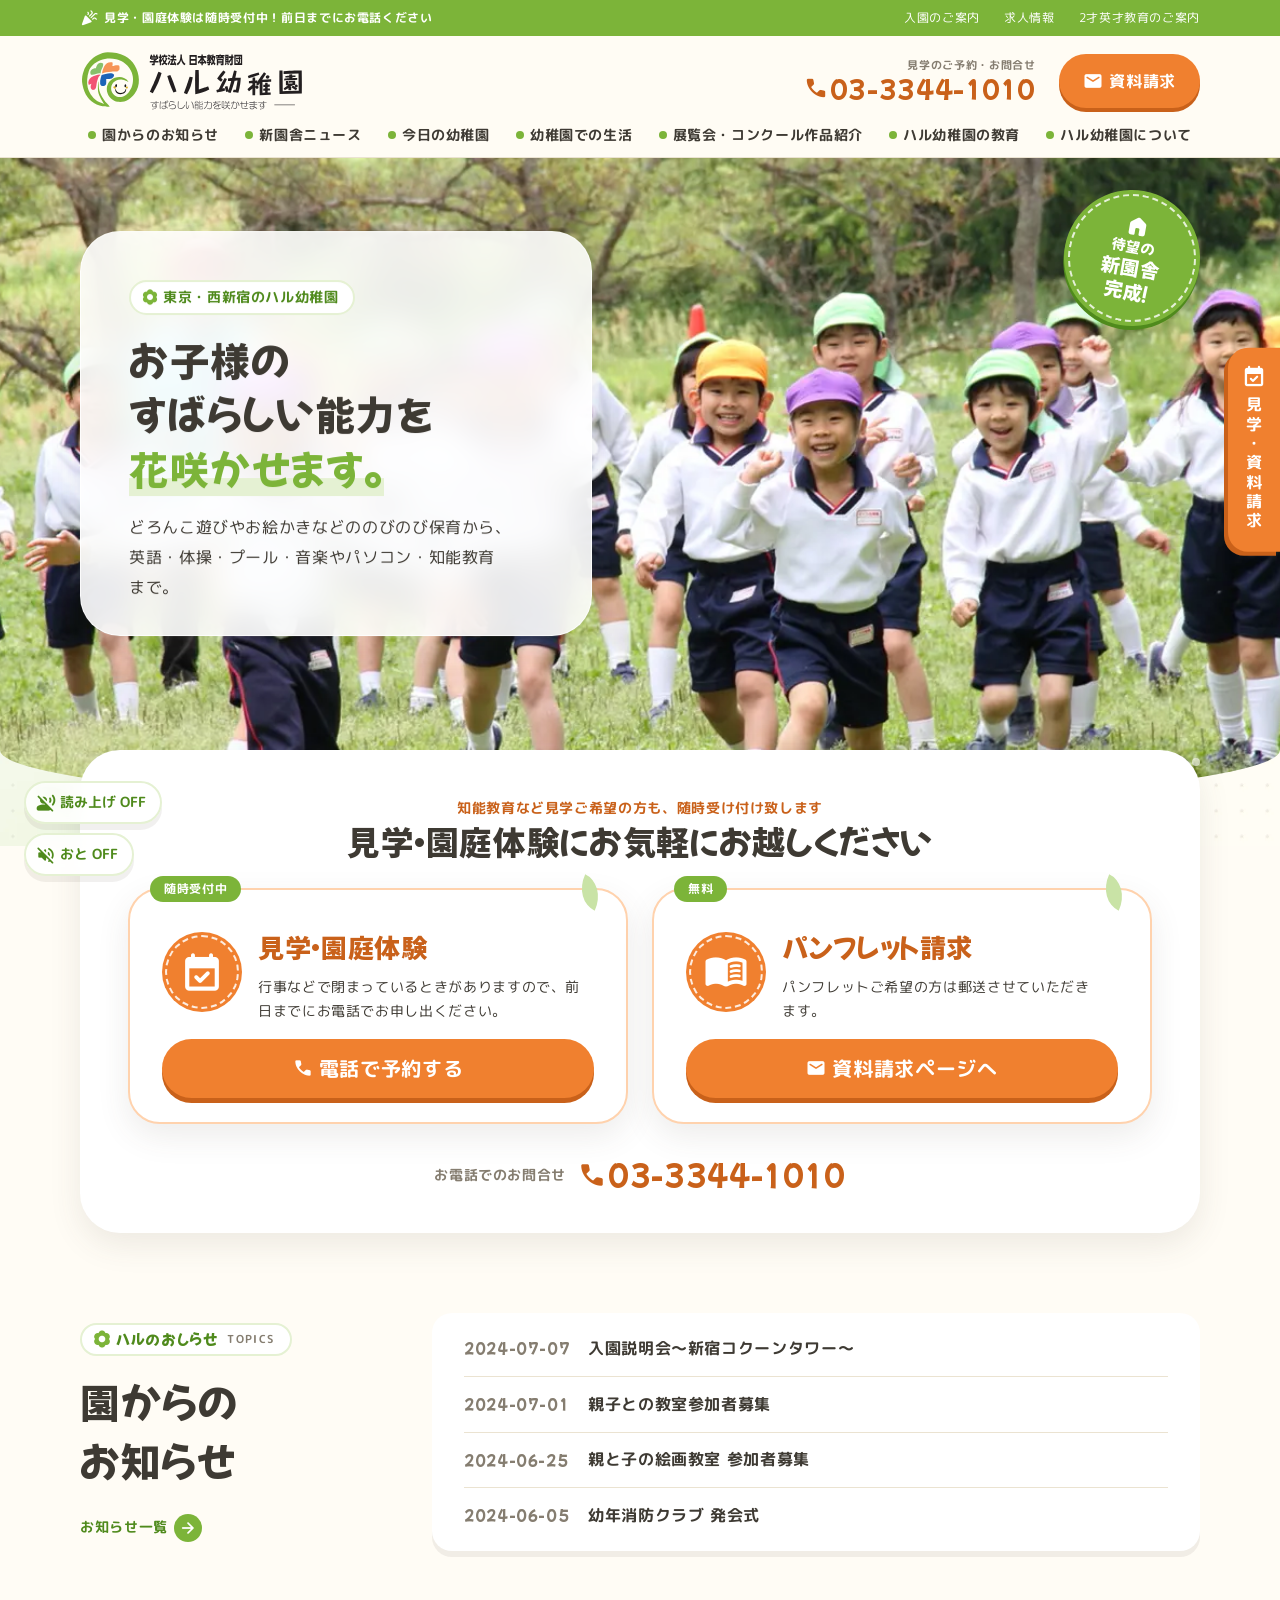
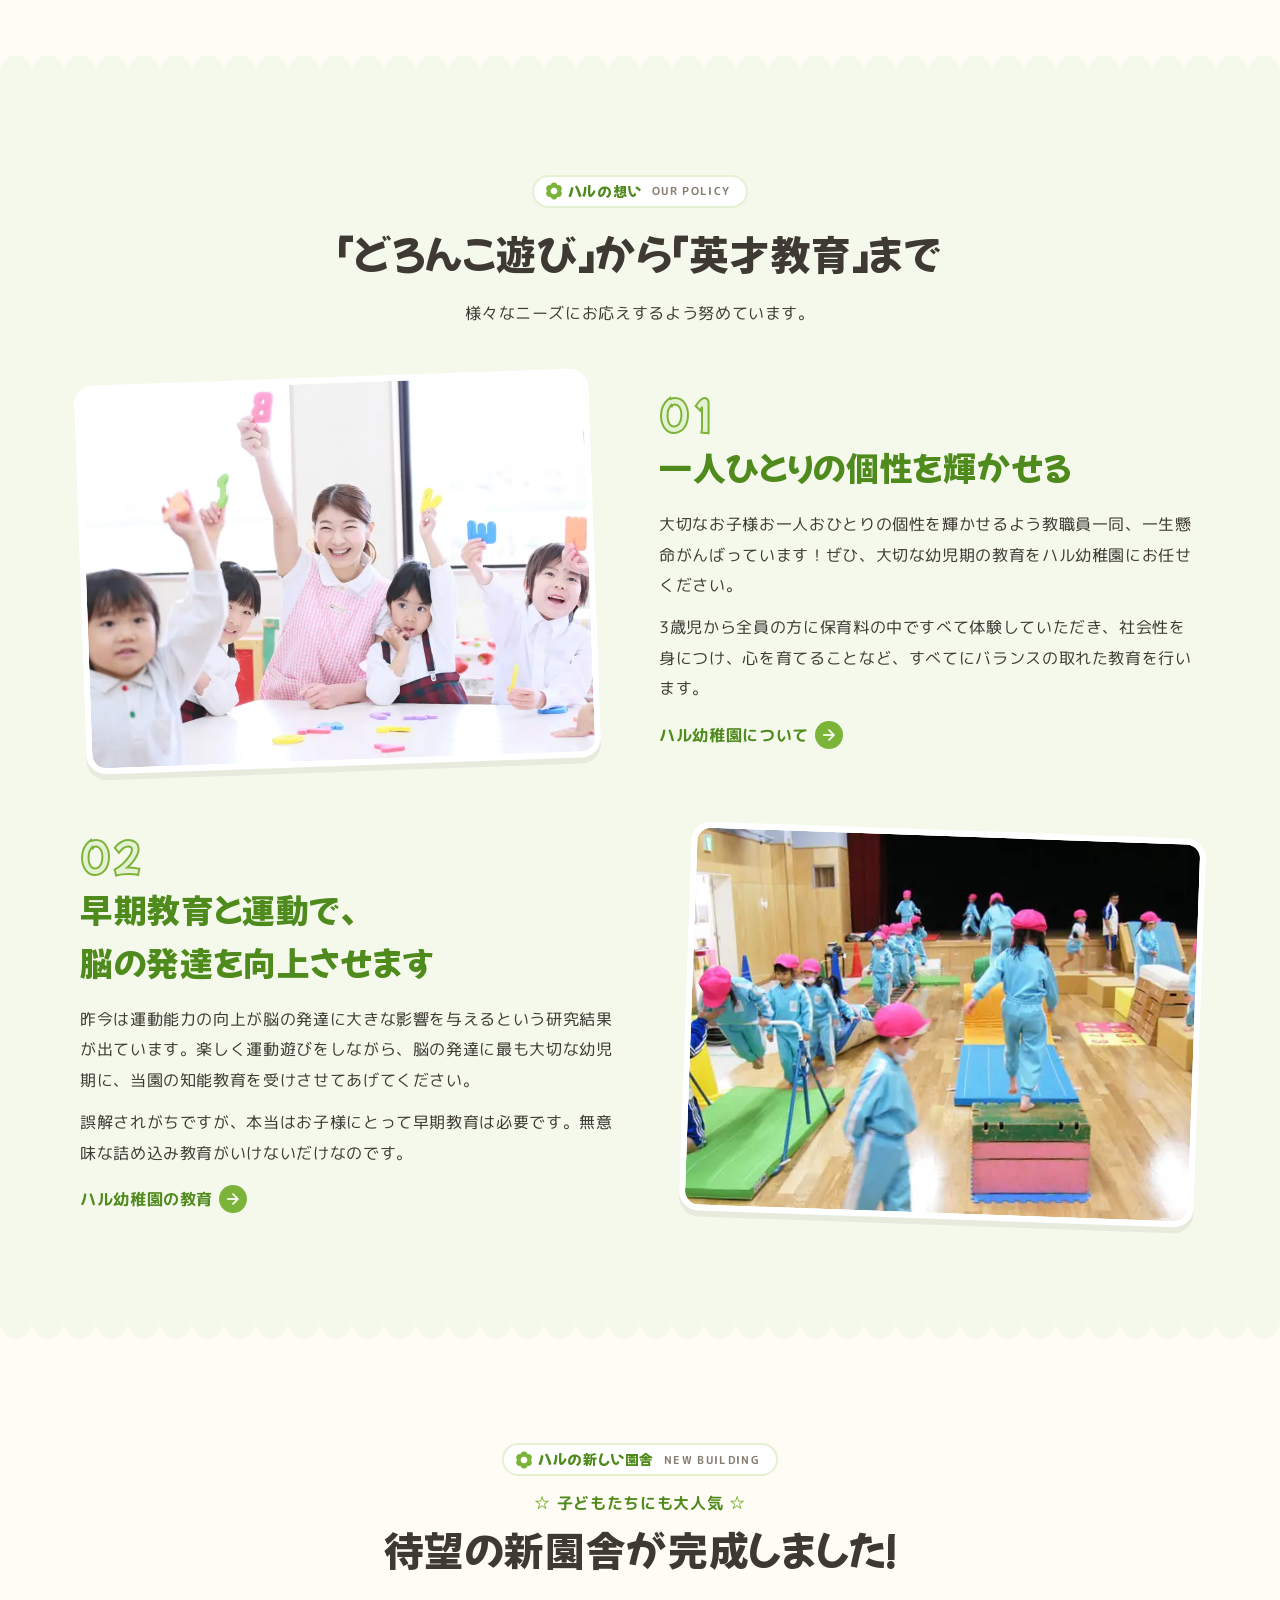
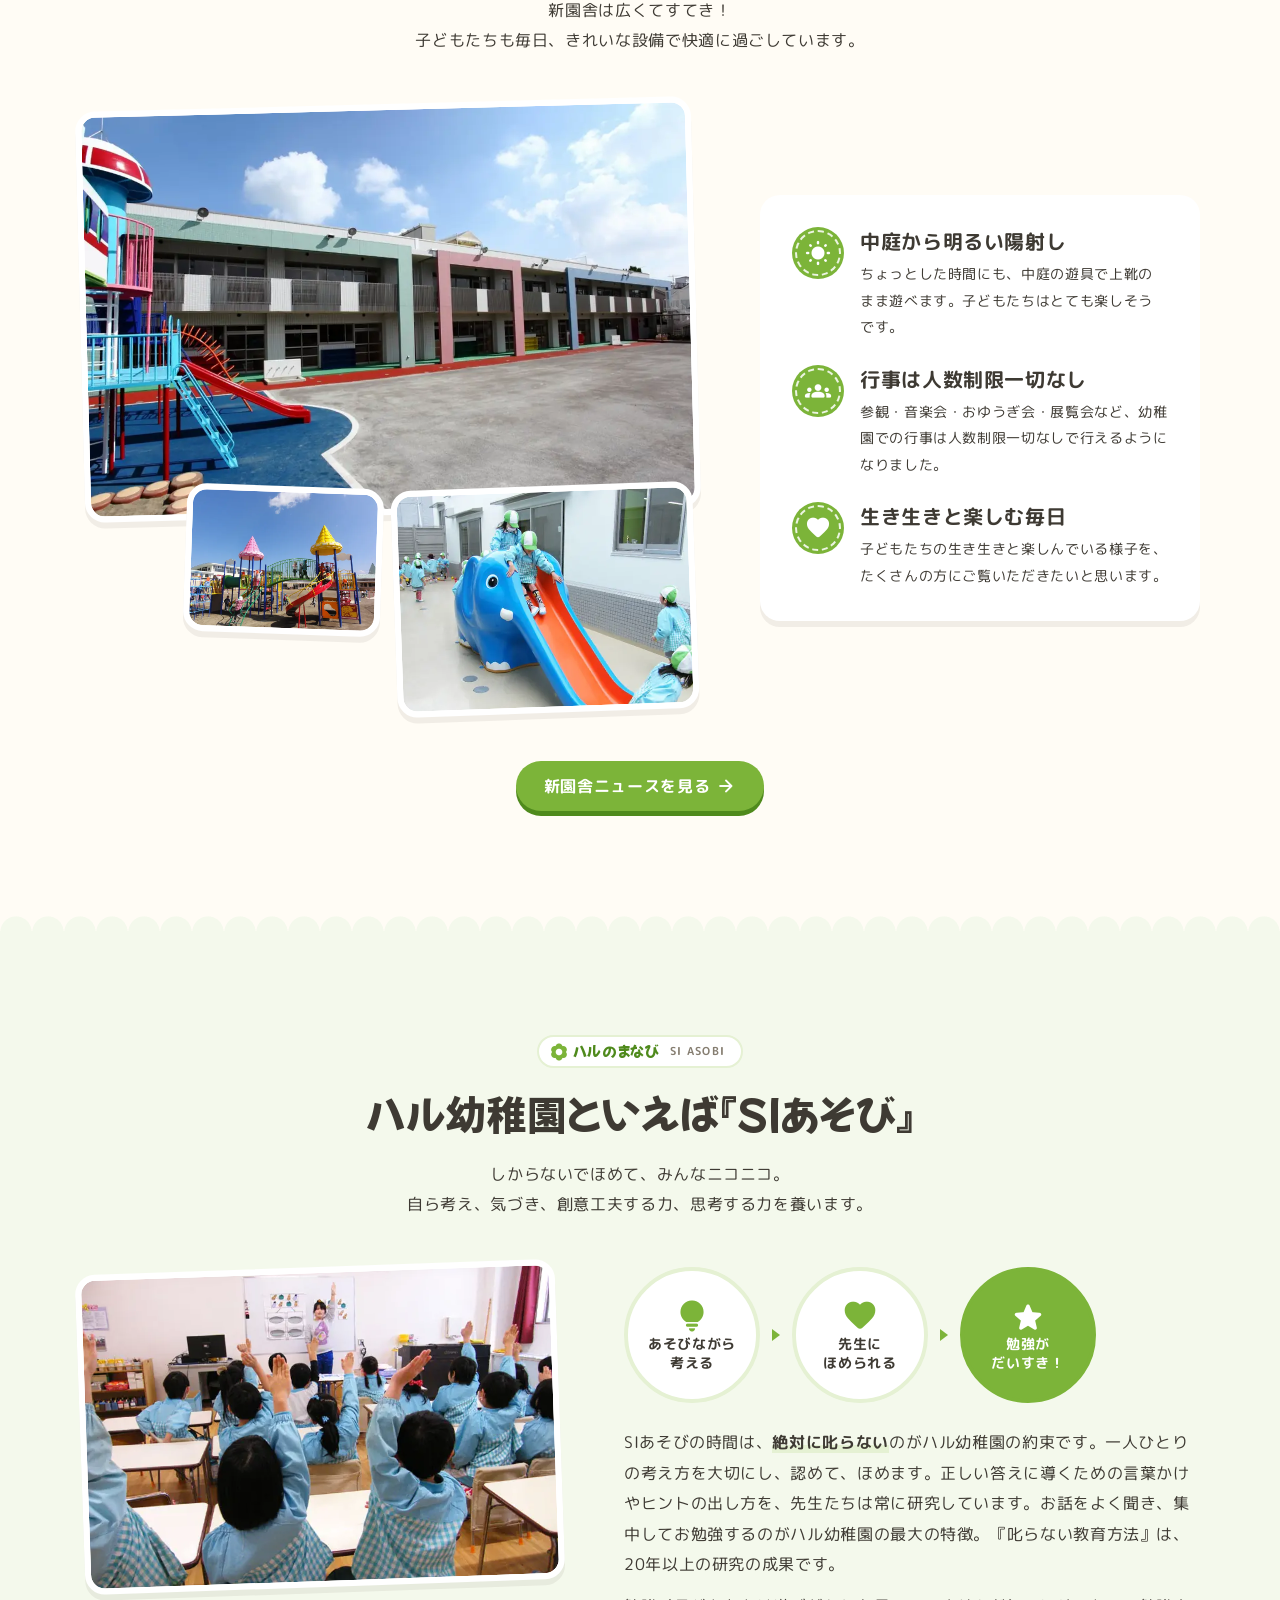
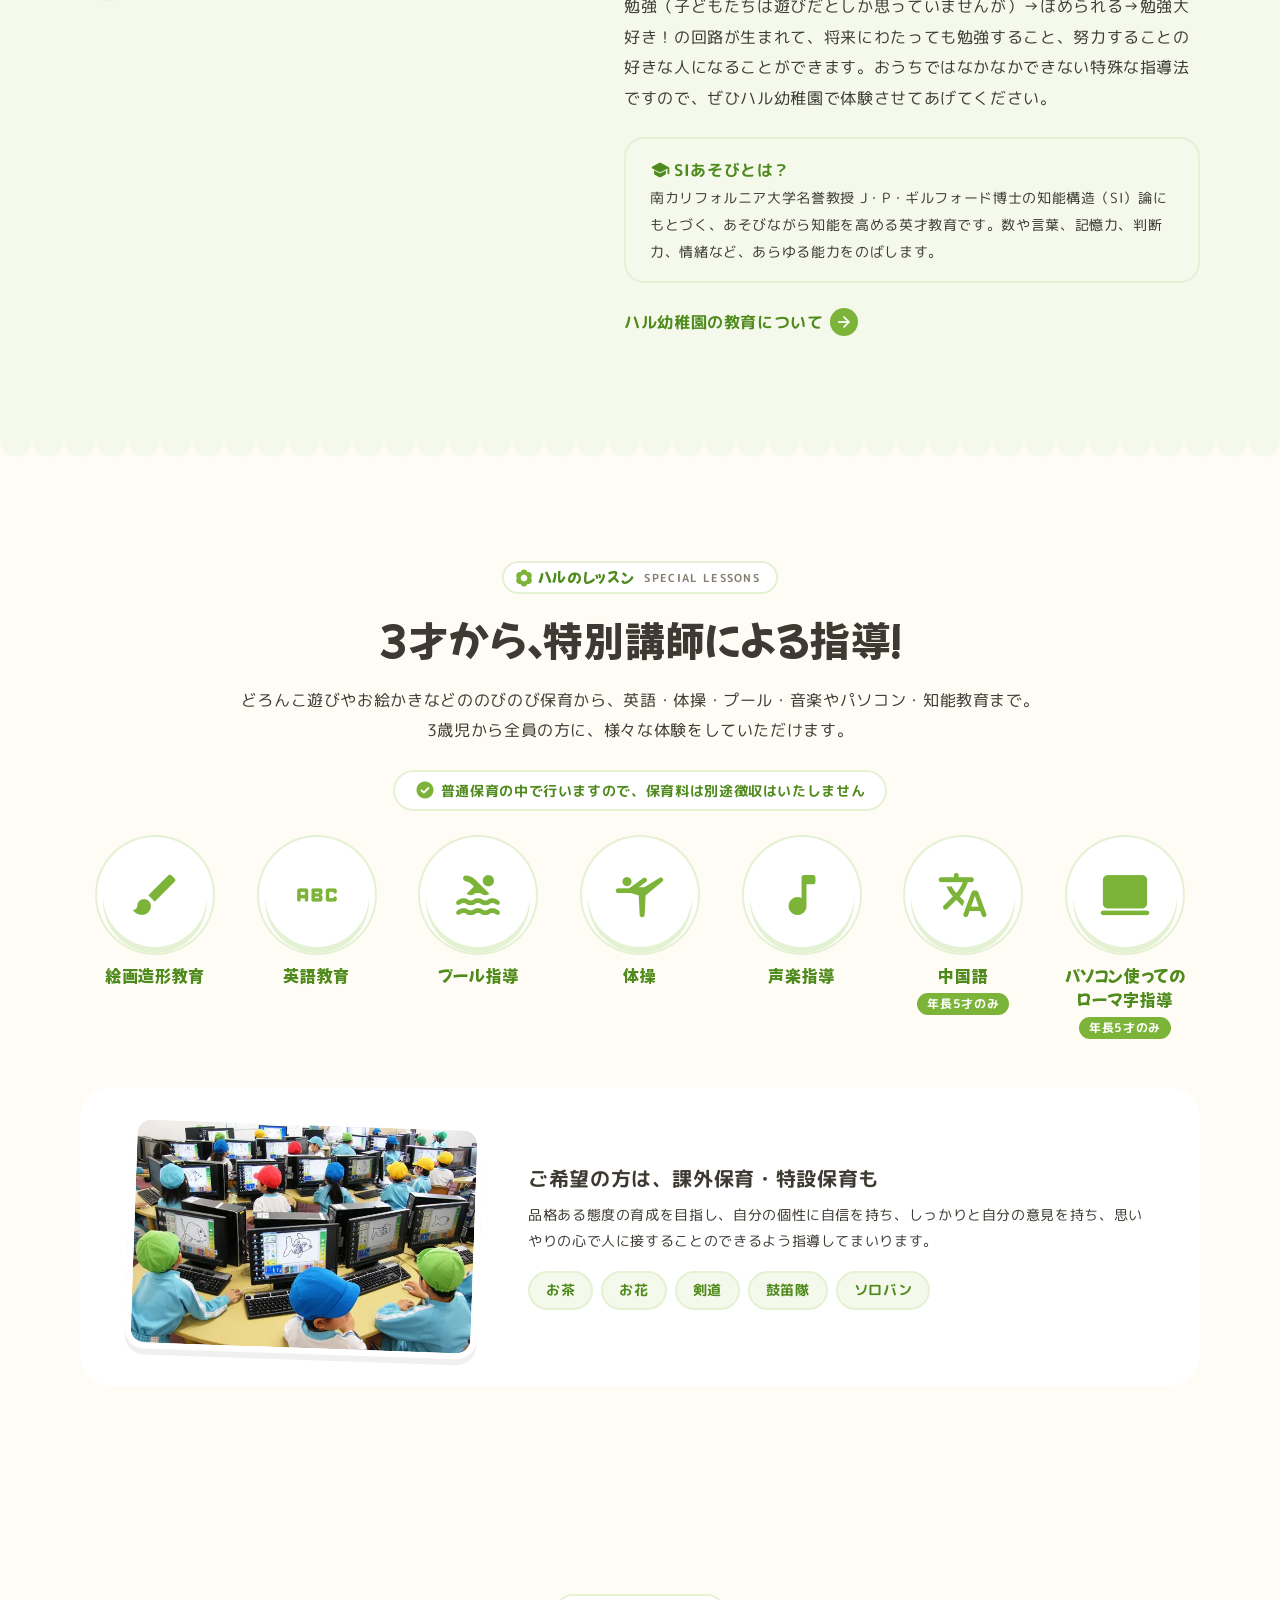
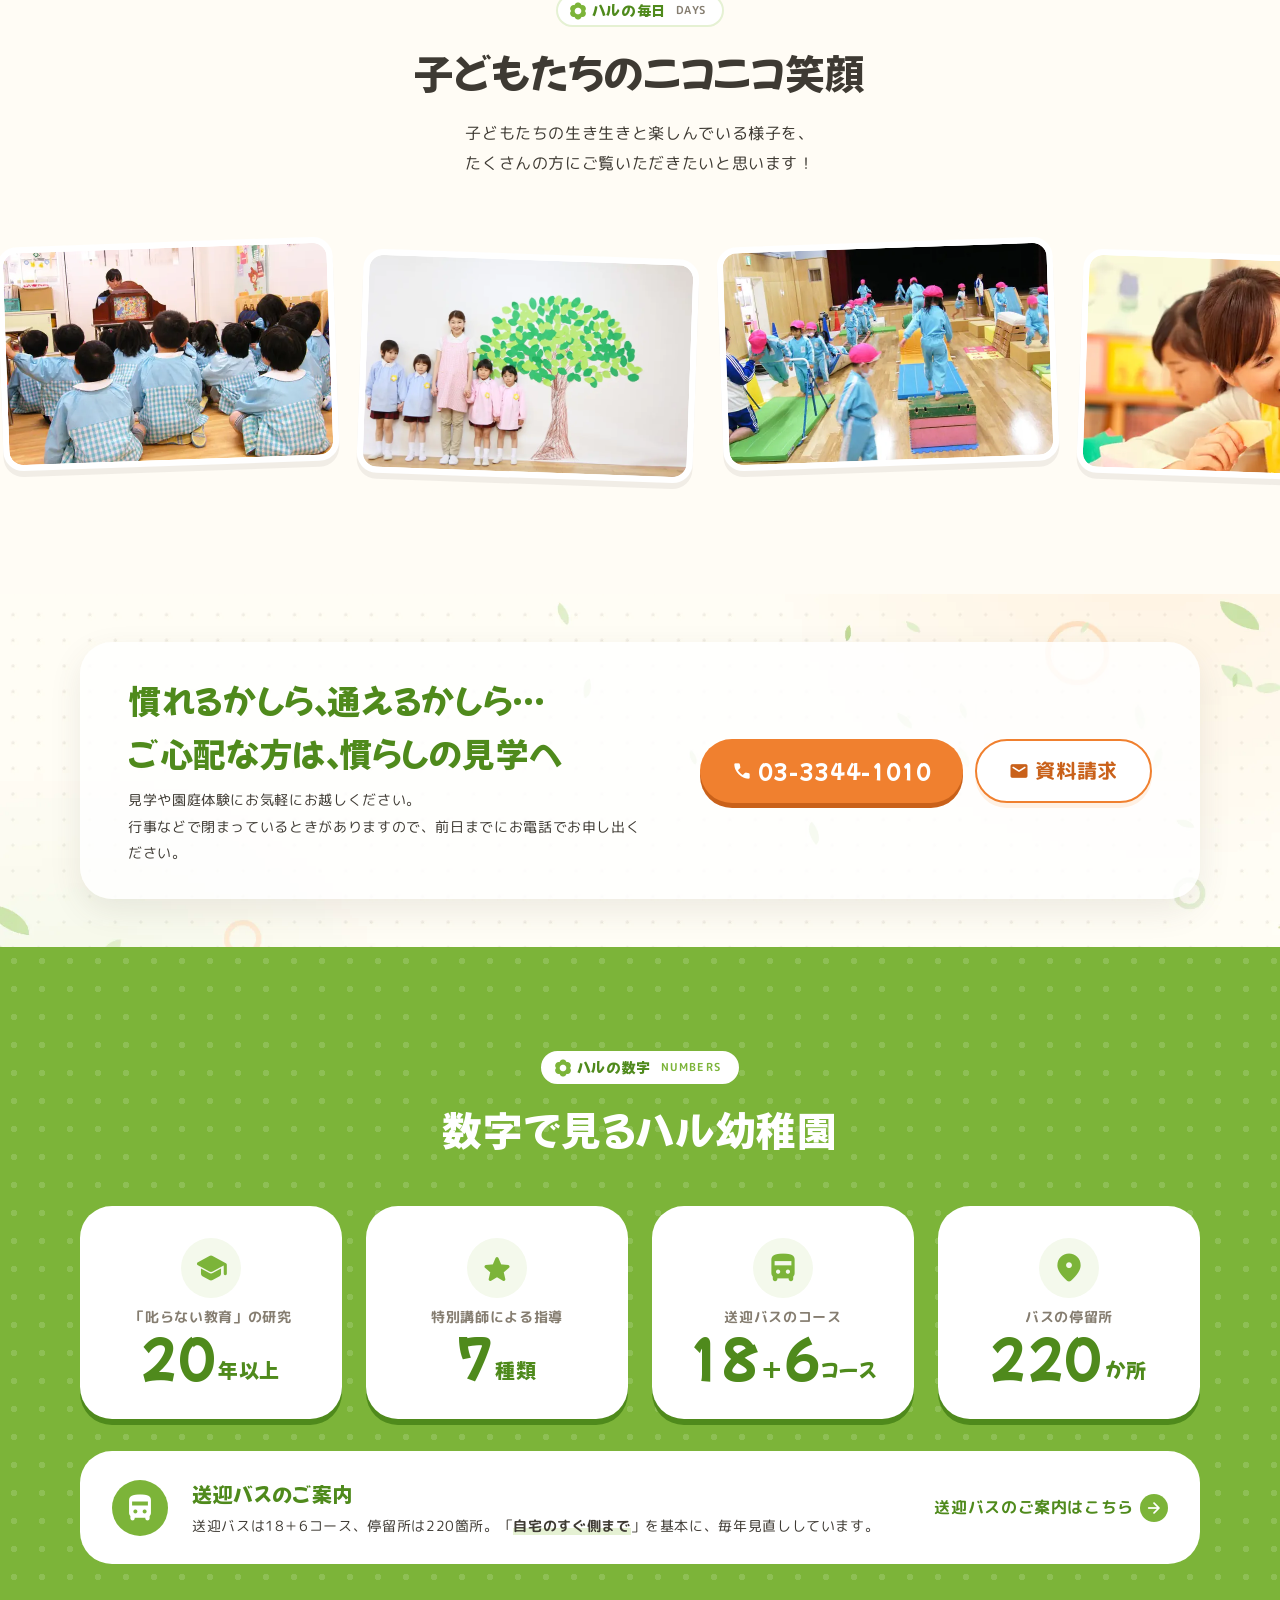
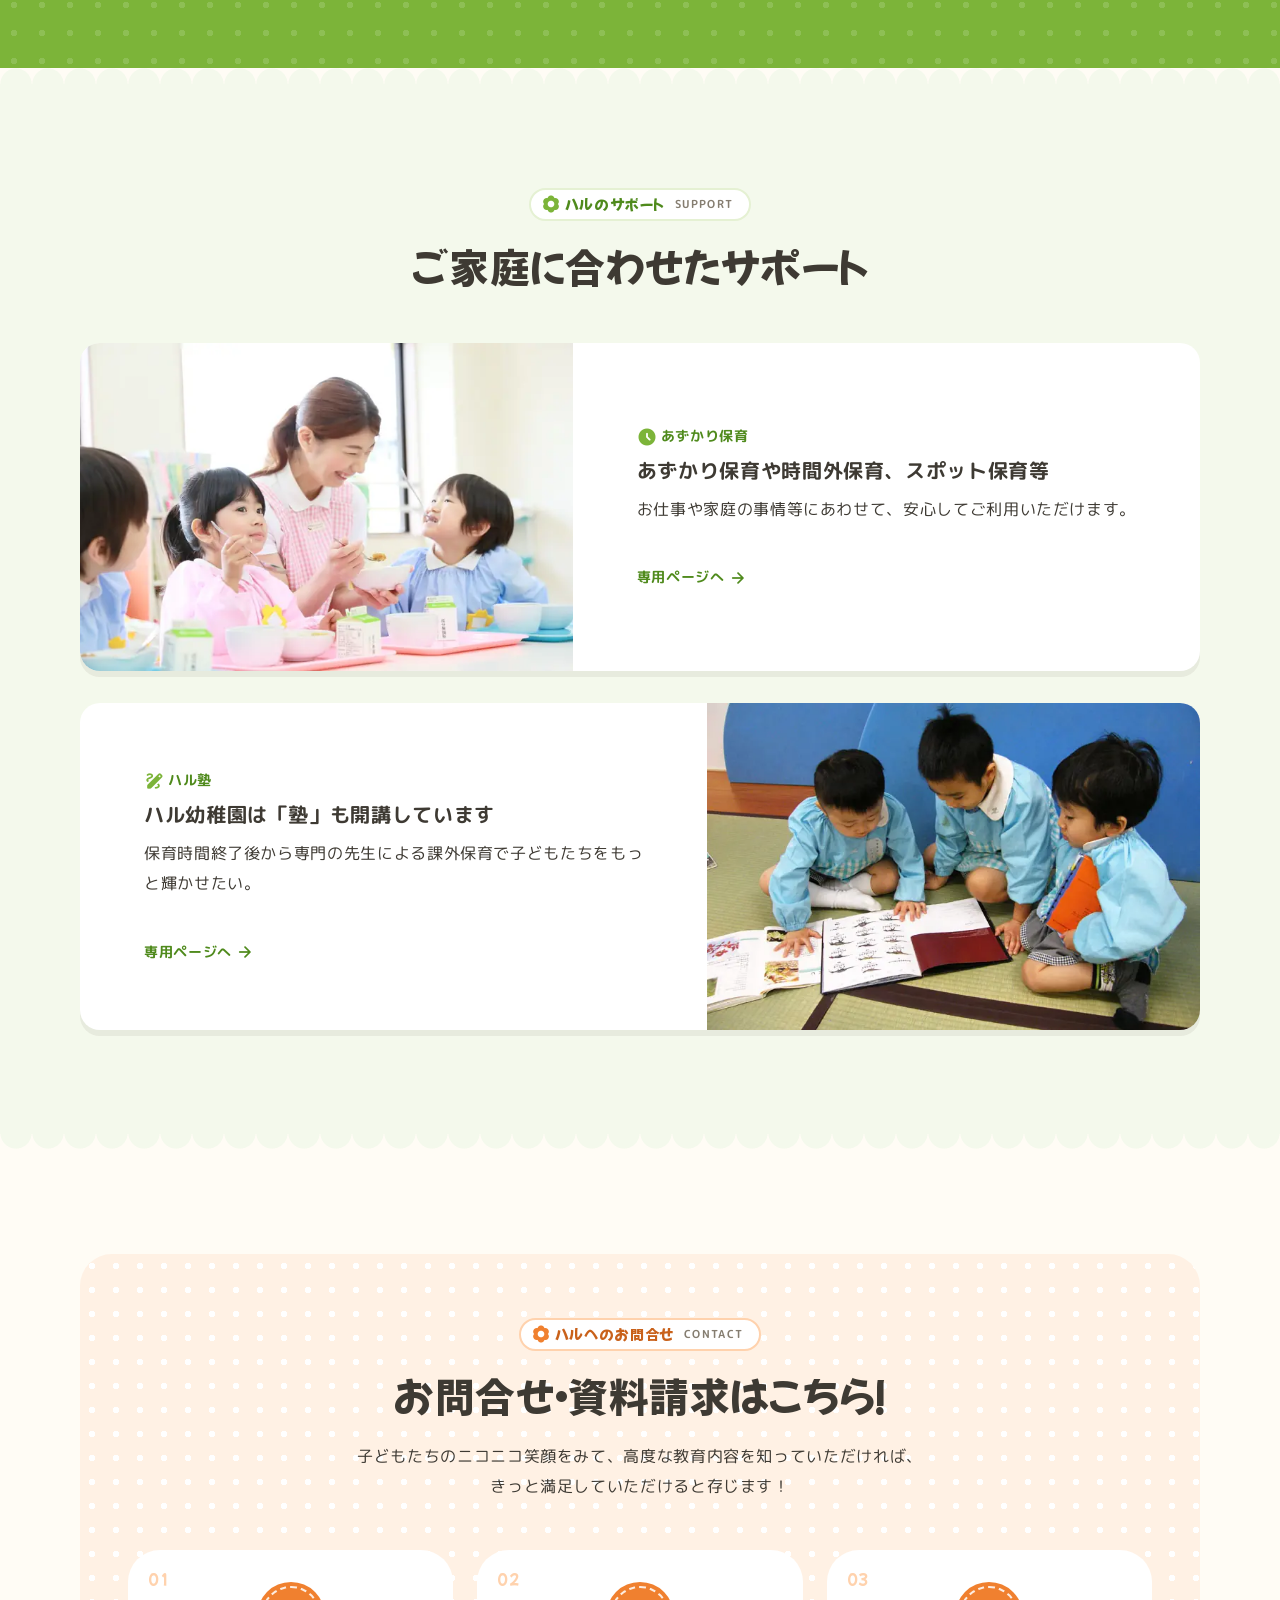
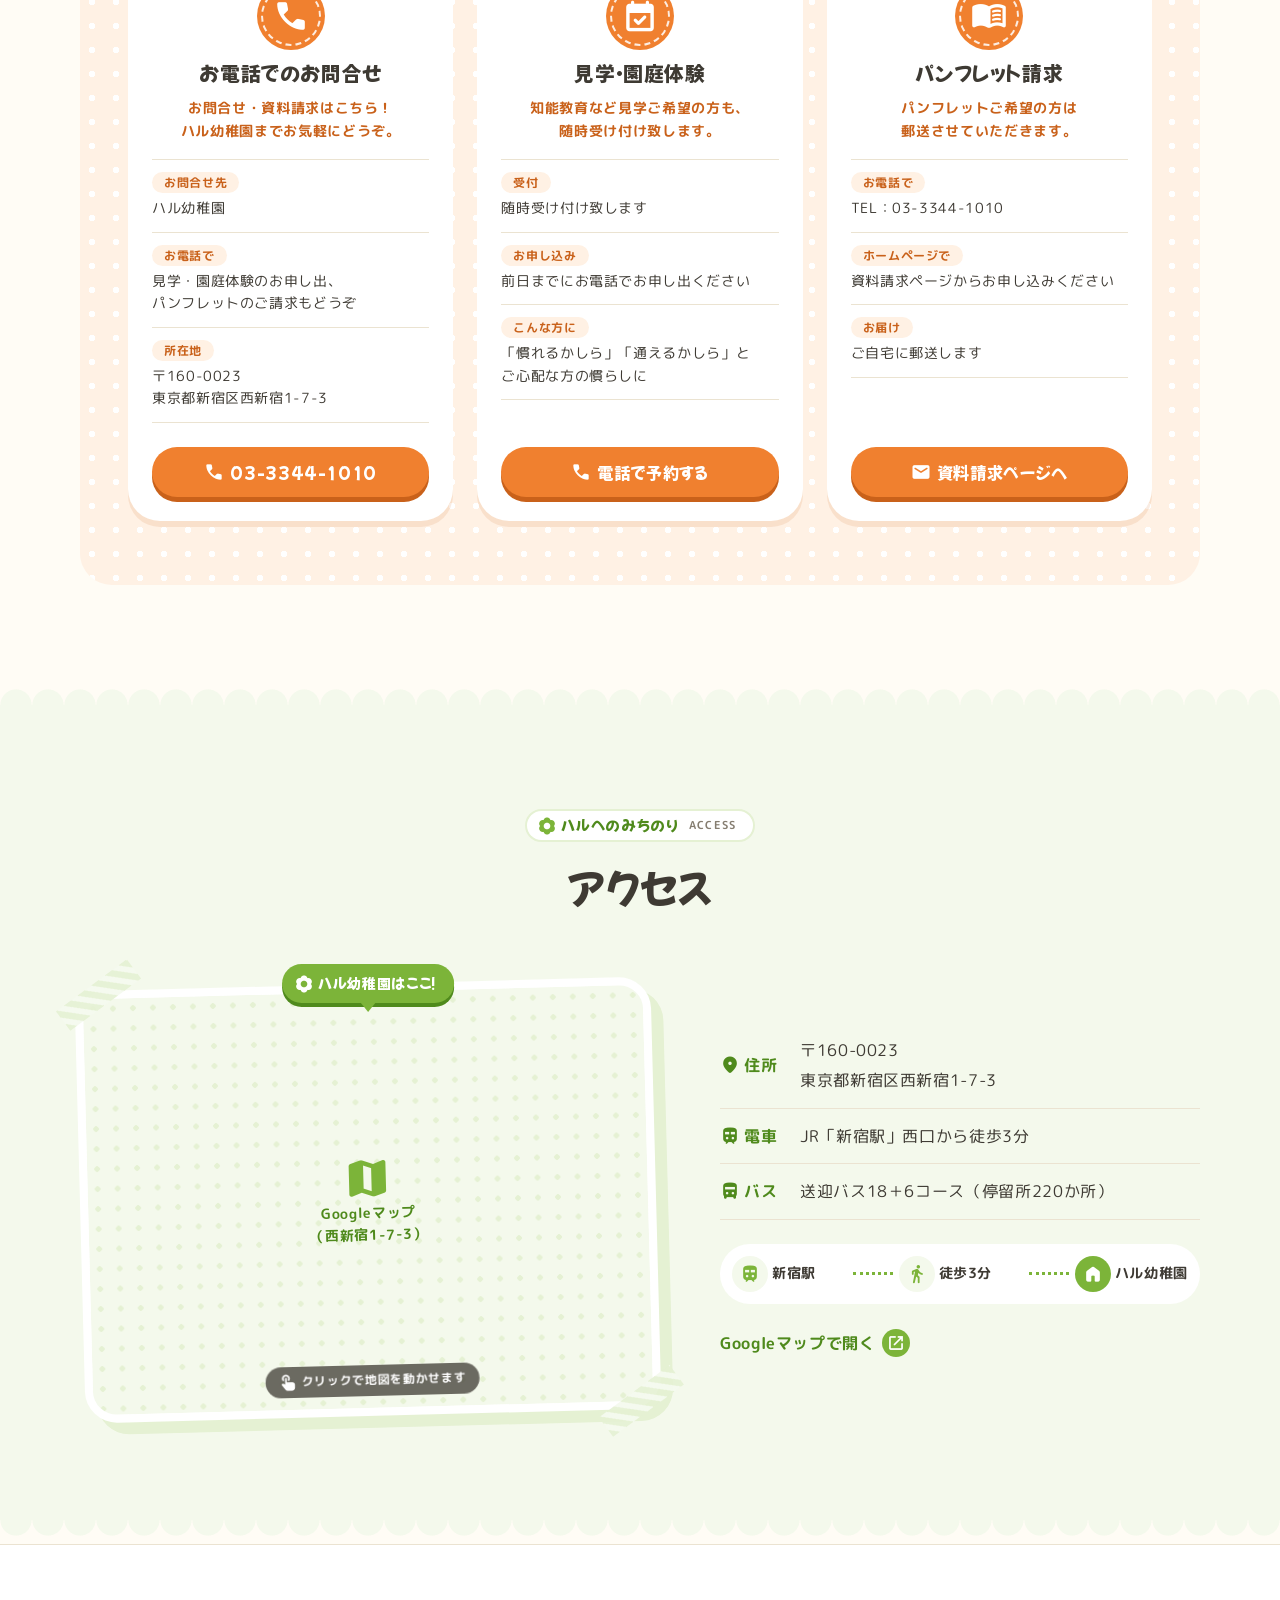
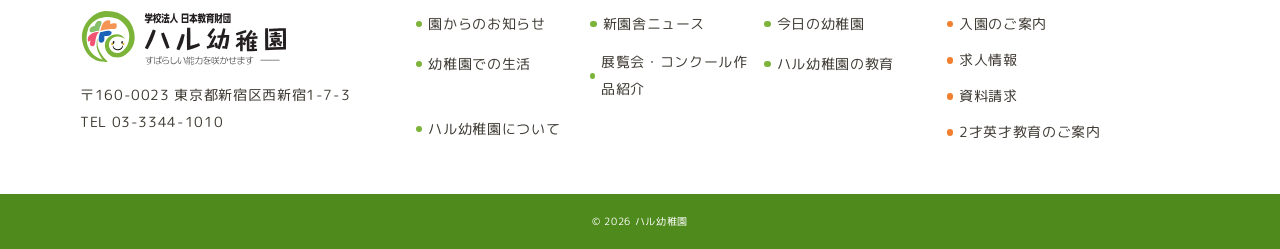
==== commit 3b5b946e: "読み上げ（音声ガイド）機能を追加：リンクやボタンの名前を声で読む（初期設定はOFF）" ====
--- a/index.html
+++ b/index.html
@@ -4,7 +4,6 @@
 <head>
   <meta charset="UTF-8">
   <meta name="viewport" content="width=device-width, initial-scale=1.0">
-  <meta name="robots" content="noindex, nofollow">
   <title>ハル幼稚園｜「できた！」にはなまるを。東京・西新宿の幼稚園</title>
   <meta name="description" content="東京・西新宿のハル幼稚園。叱らない知能教育「SIあそび」、3才からの特別講師による指導、待望の新園舎、送迎バス18＋6コース。見学・園庭体験は随時受け付けています。">
   <meta name="theme-color" content="#7cb439">
@@ -35,6 +34,7 @@
   <script src="js/carousel.js" defer></script>
   <script src="js/script.js" defer></script>
   <script src="js/sound.js" defer></script>
+  <script src="js/speech.js" defer></script>
   <script src="js/cursor.js" defer></script>
 
   <!-- 構造化データ -->
@@ -651,6 +651,9 @@
   <!-- PC：画面右に固定するタブ -->
   <a href="#contact" class="side-tab"><span class="material-symbols-rounded" aria-hidden="true">event_available</span><span class="side-tab__text">見学・資料請求</span></a>
 
+  <!-- 読み上げの ON/OFF（最初は OFF。対応していないブラウザでは js/speech.js が hidden のままにする） -->
+  <button type="button" class="speech-toggle" aria-pressed="false" aria-label="読み上げの切り替え" hidden><span class="material-symbols-rounded" aria-hidden="true">voice_over_off</span><span class="speech-toggle__text">読み上げ OFF</span></button>
+
   <!-- 効果音の ON/OFF（最初は OFF） -->
   <button type="button" class="sound-toggle" aria-pressed="false" aria-label="効果音の切り替え"><span class="material-symbols-rounded" aria-hidden="true">volume_off</span><span class="sound-toggle__text">おと OFF</span></button>
 
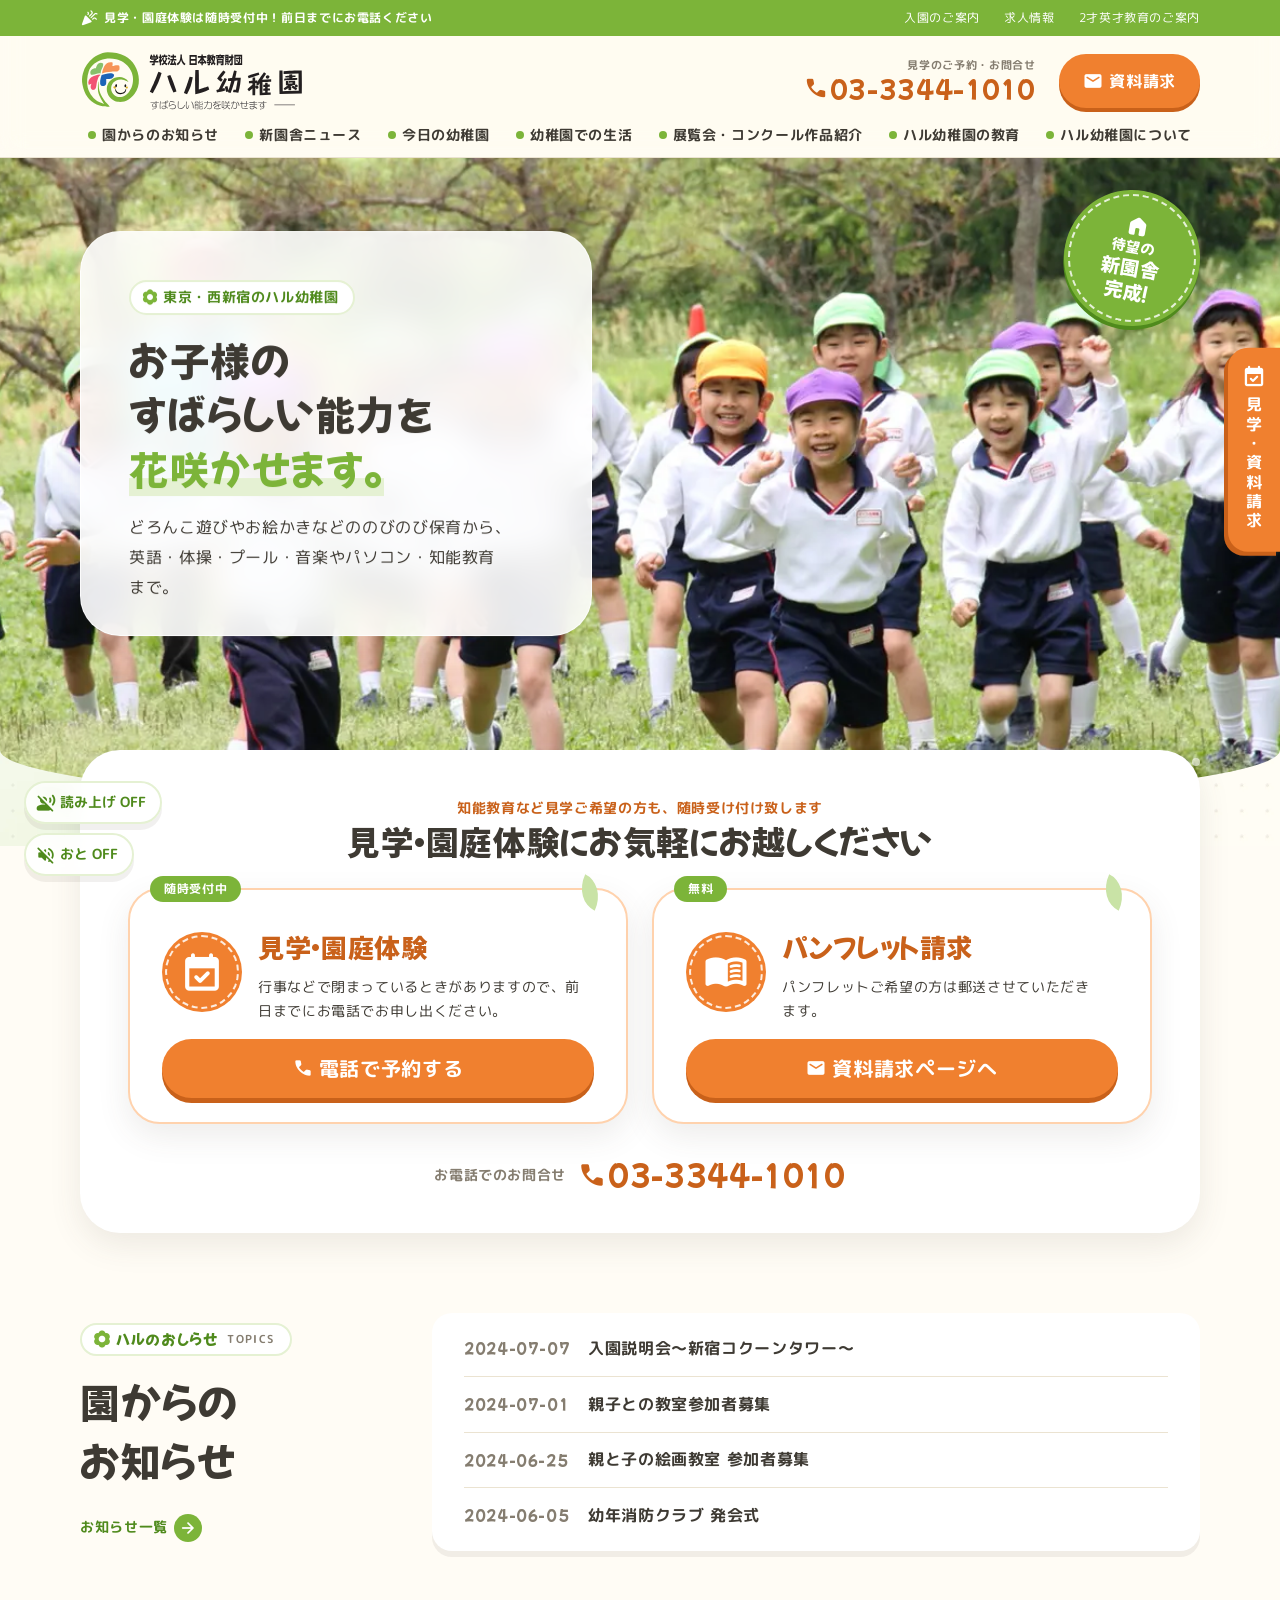
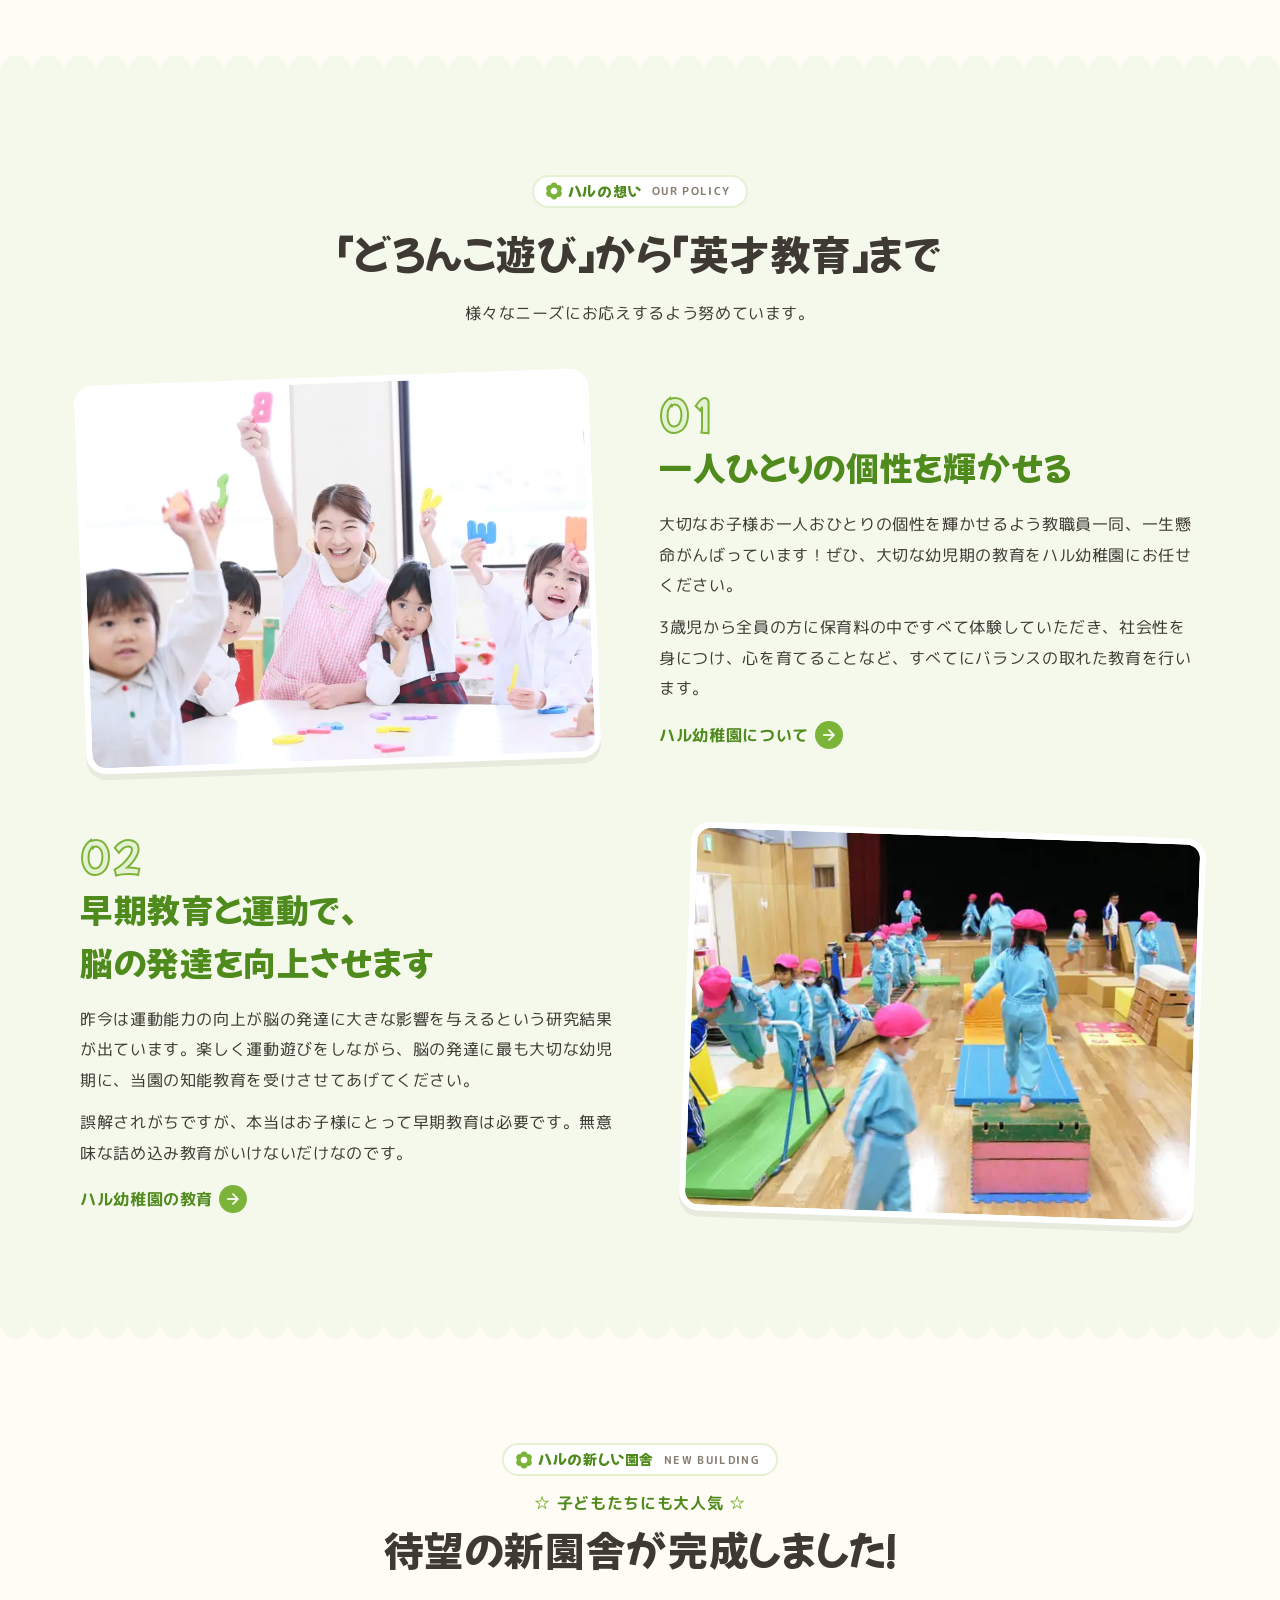
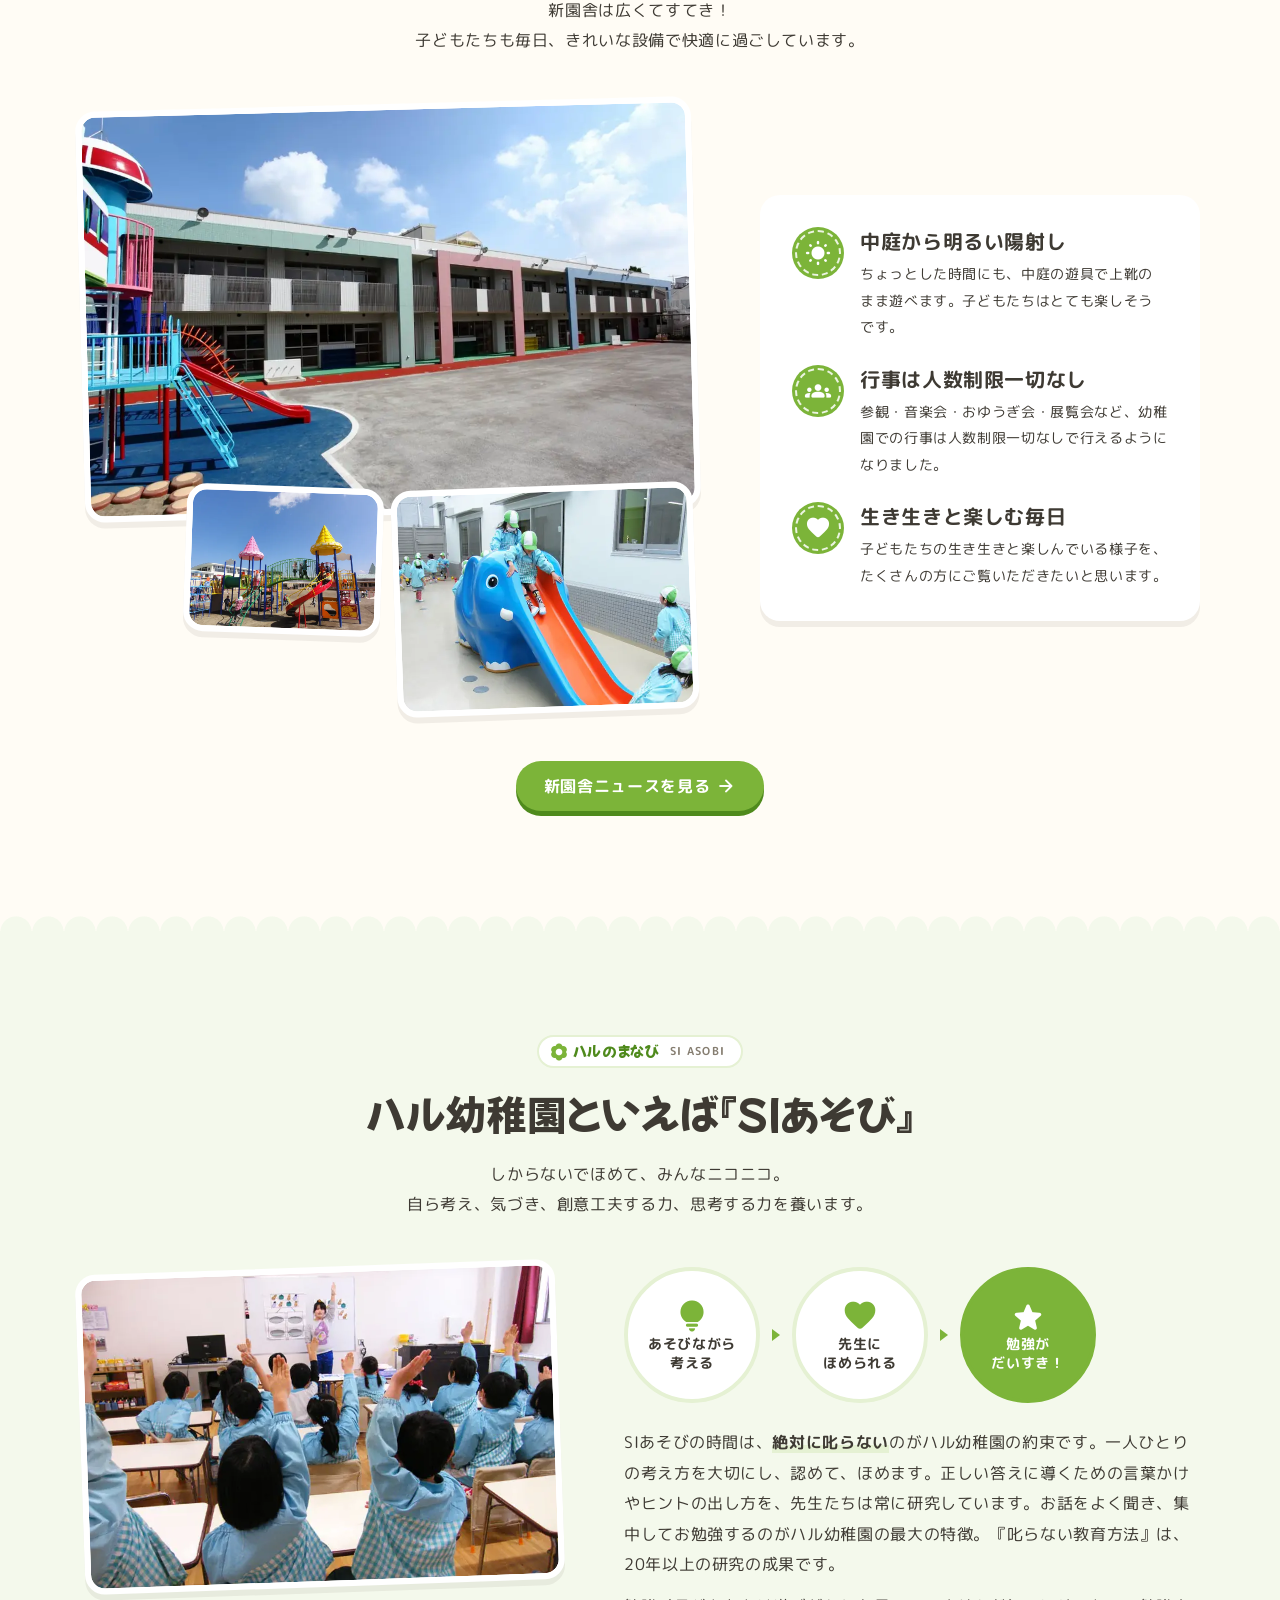
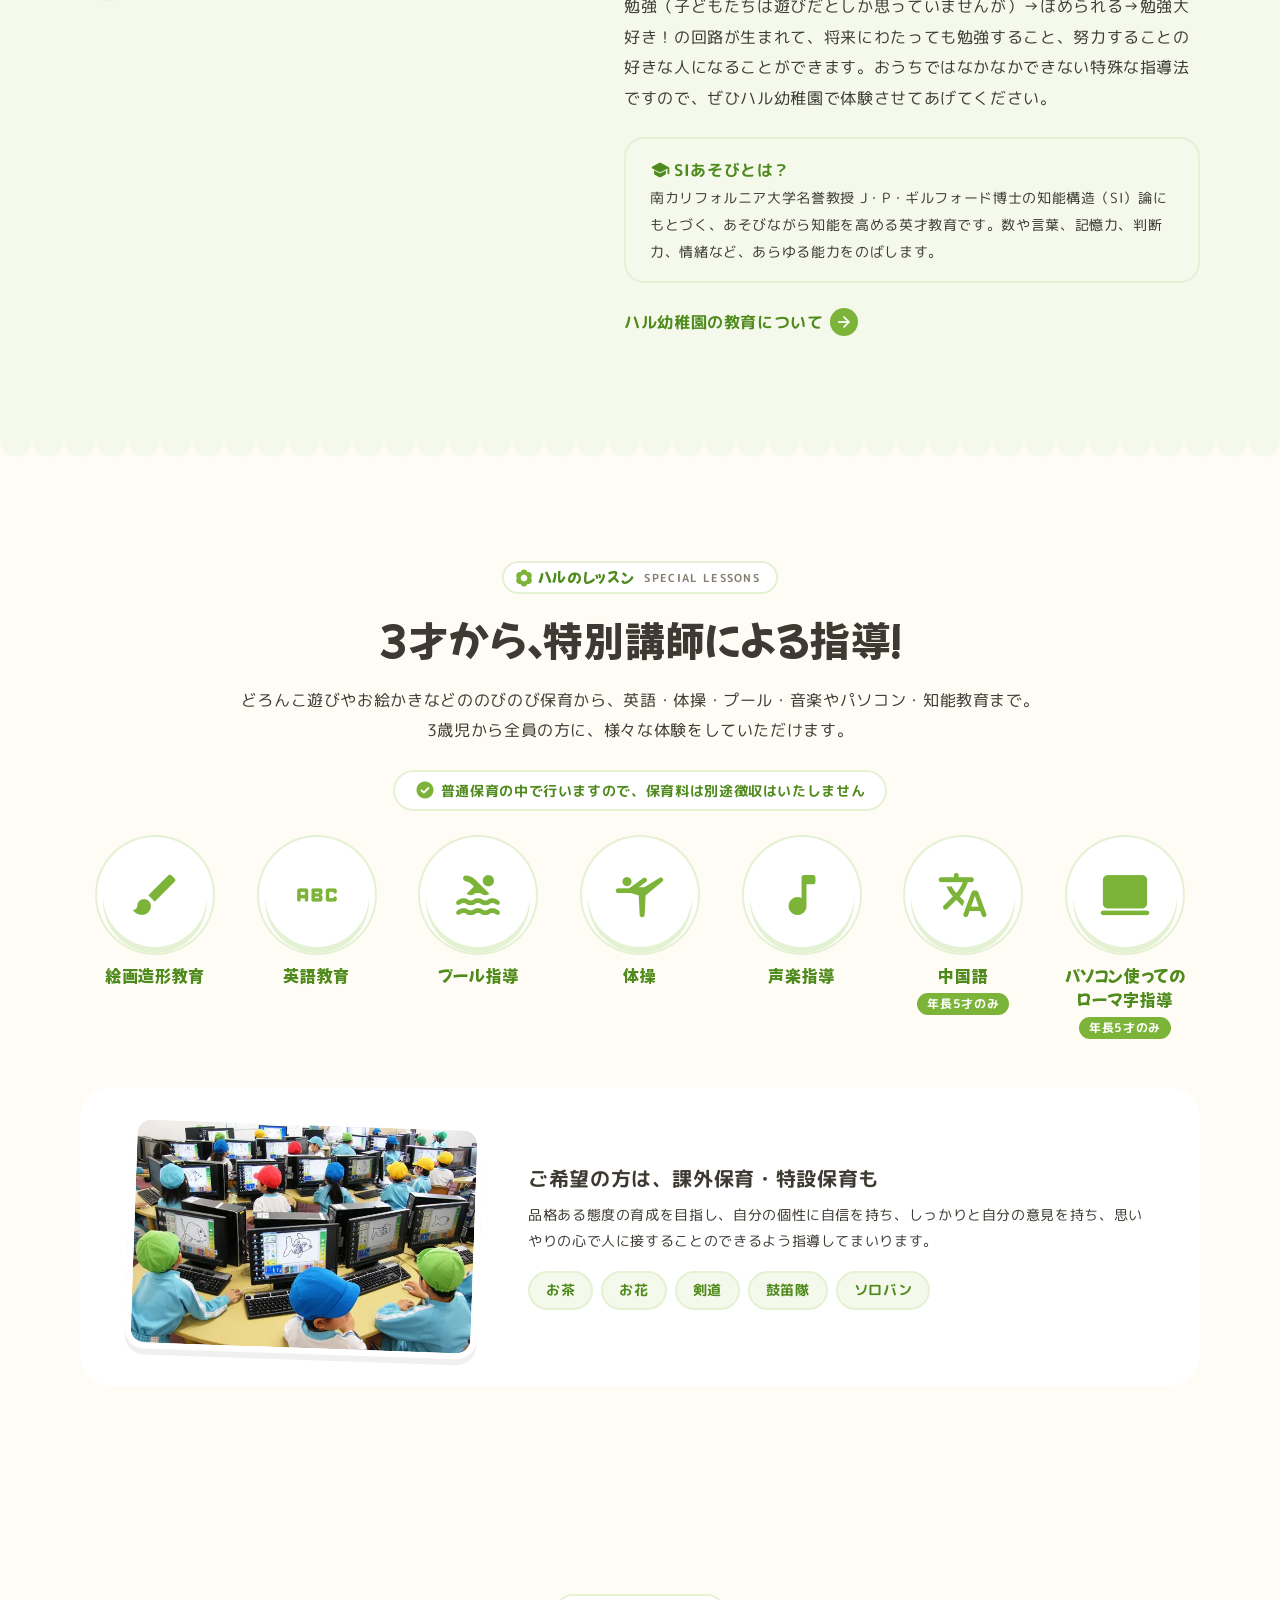
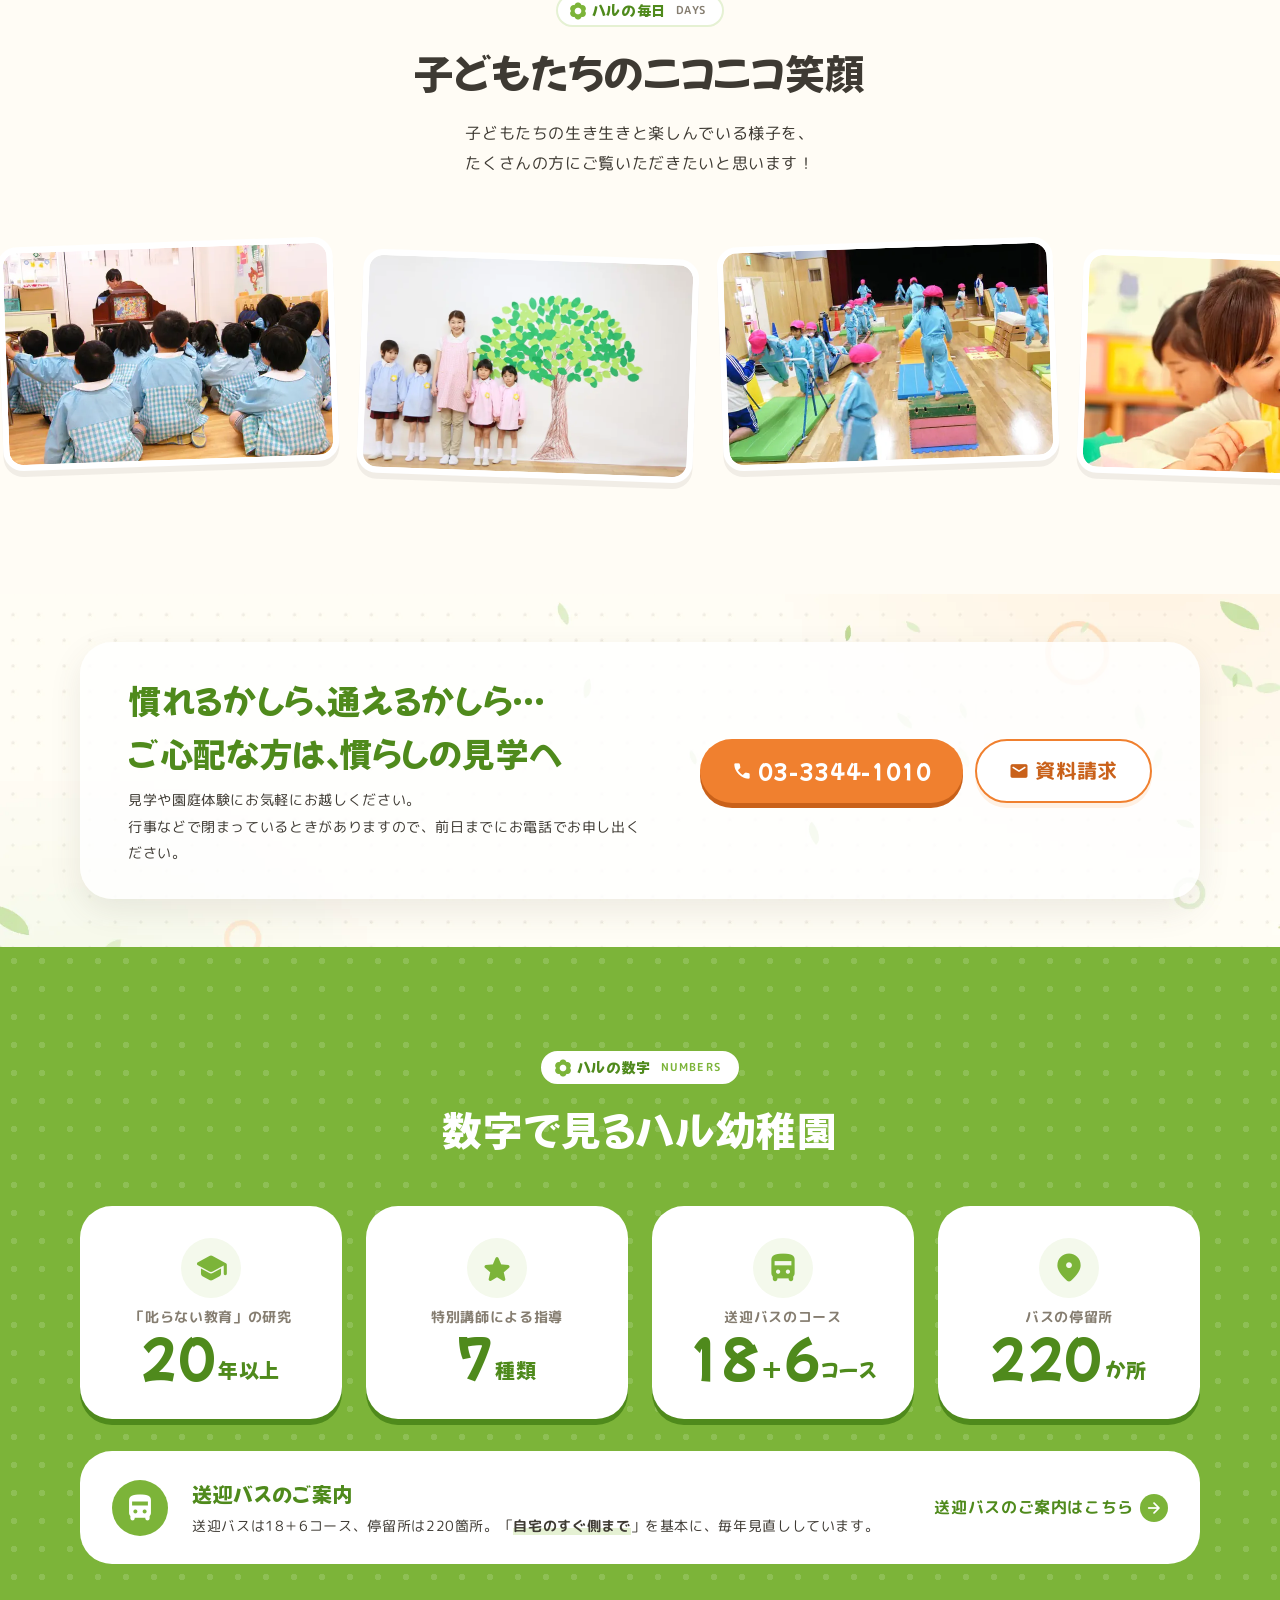
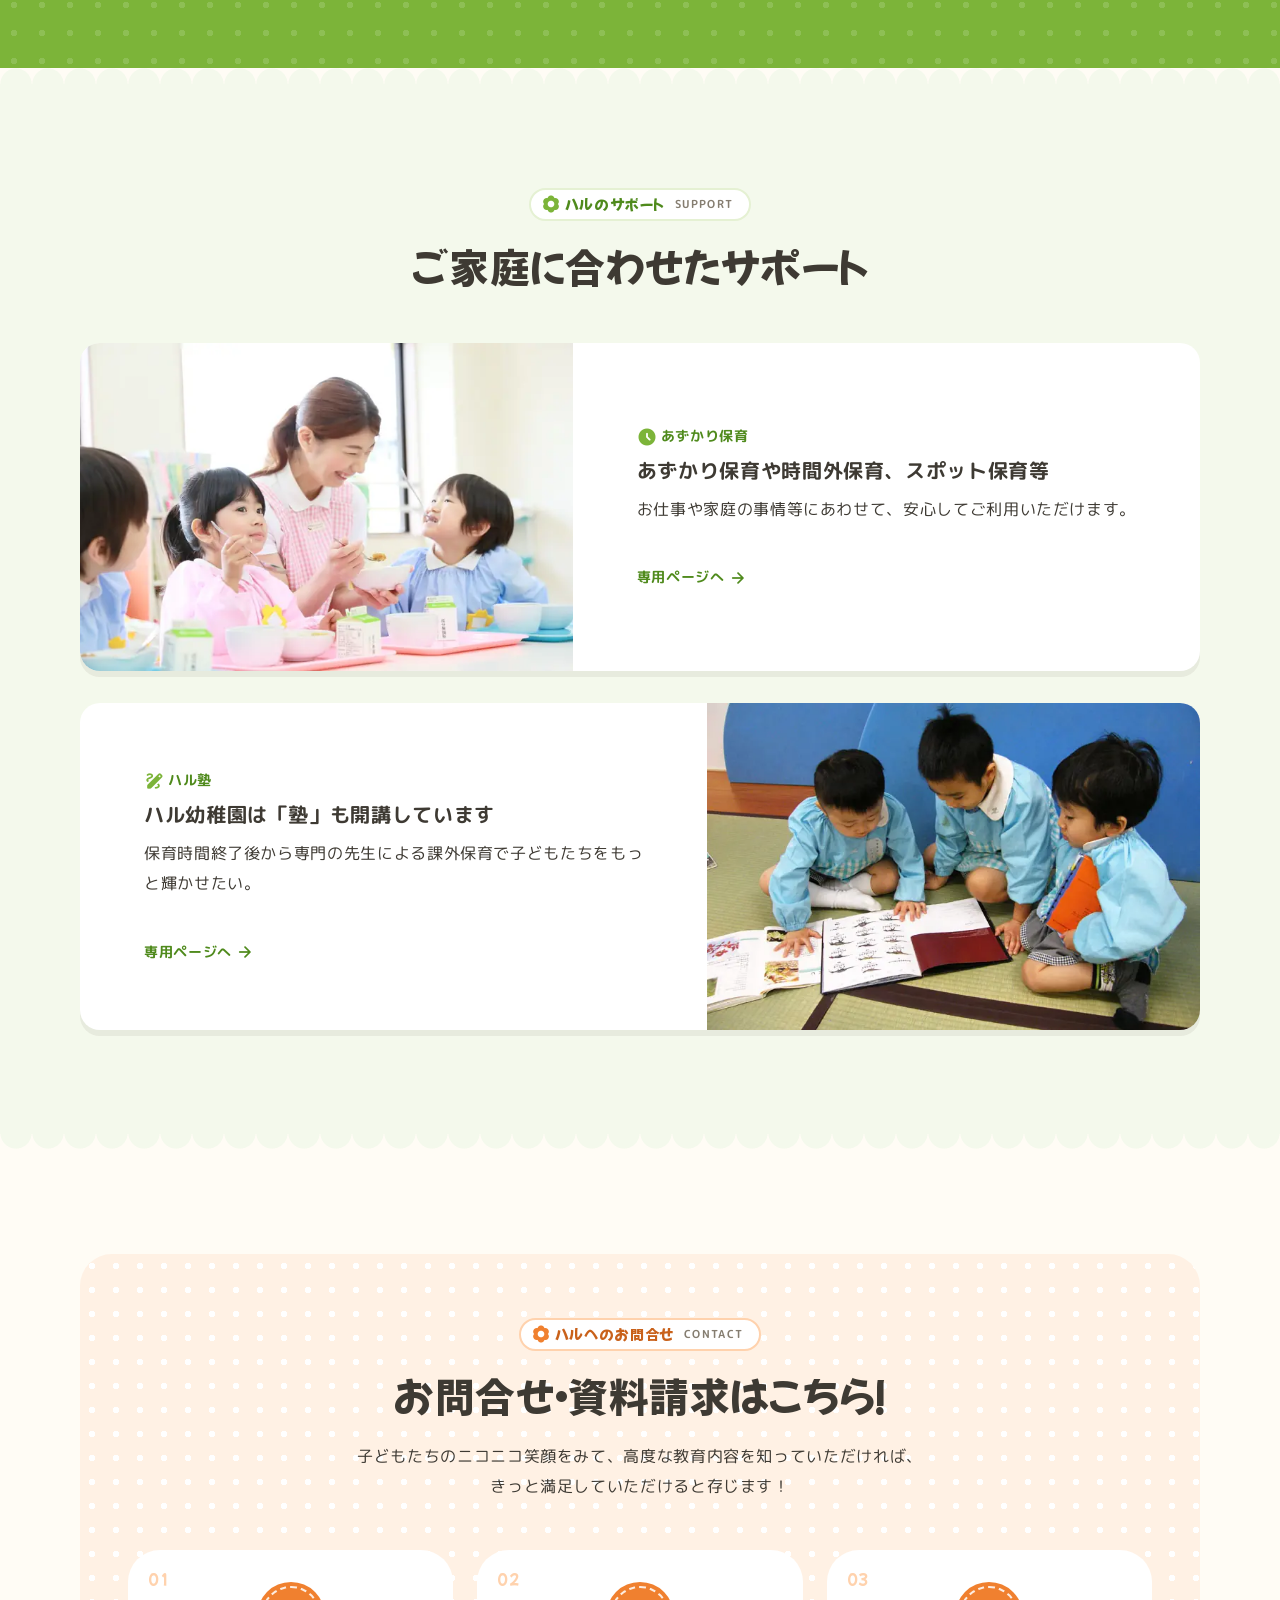
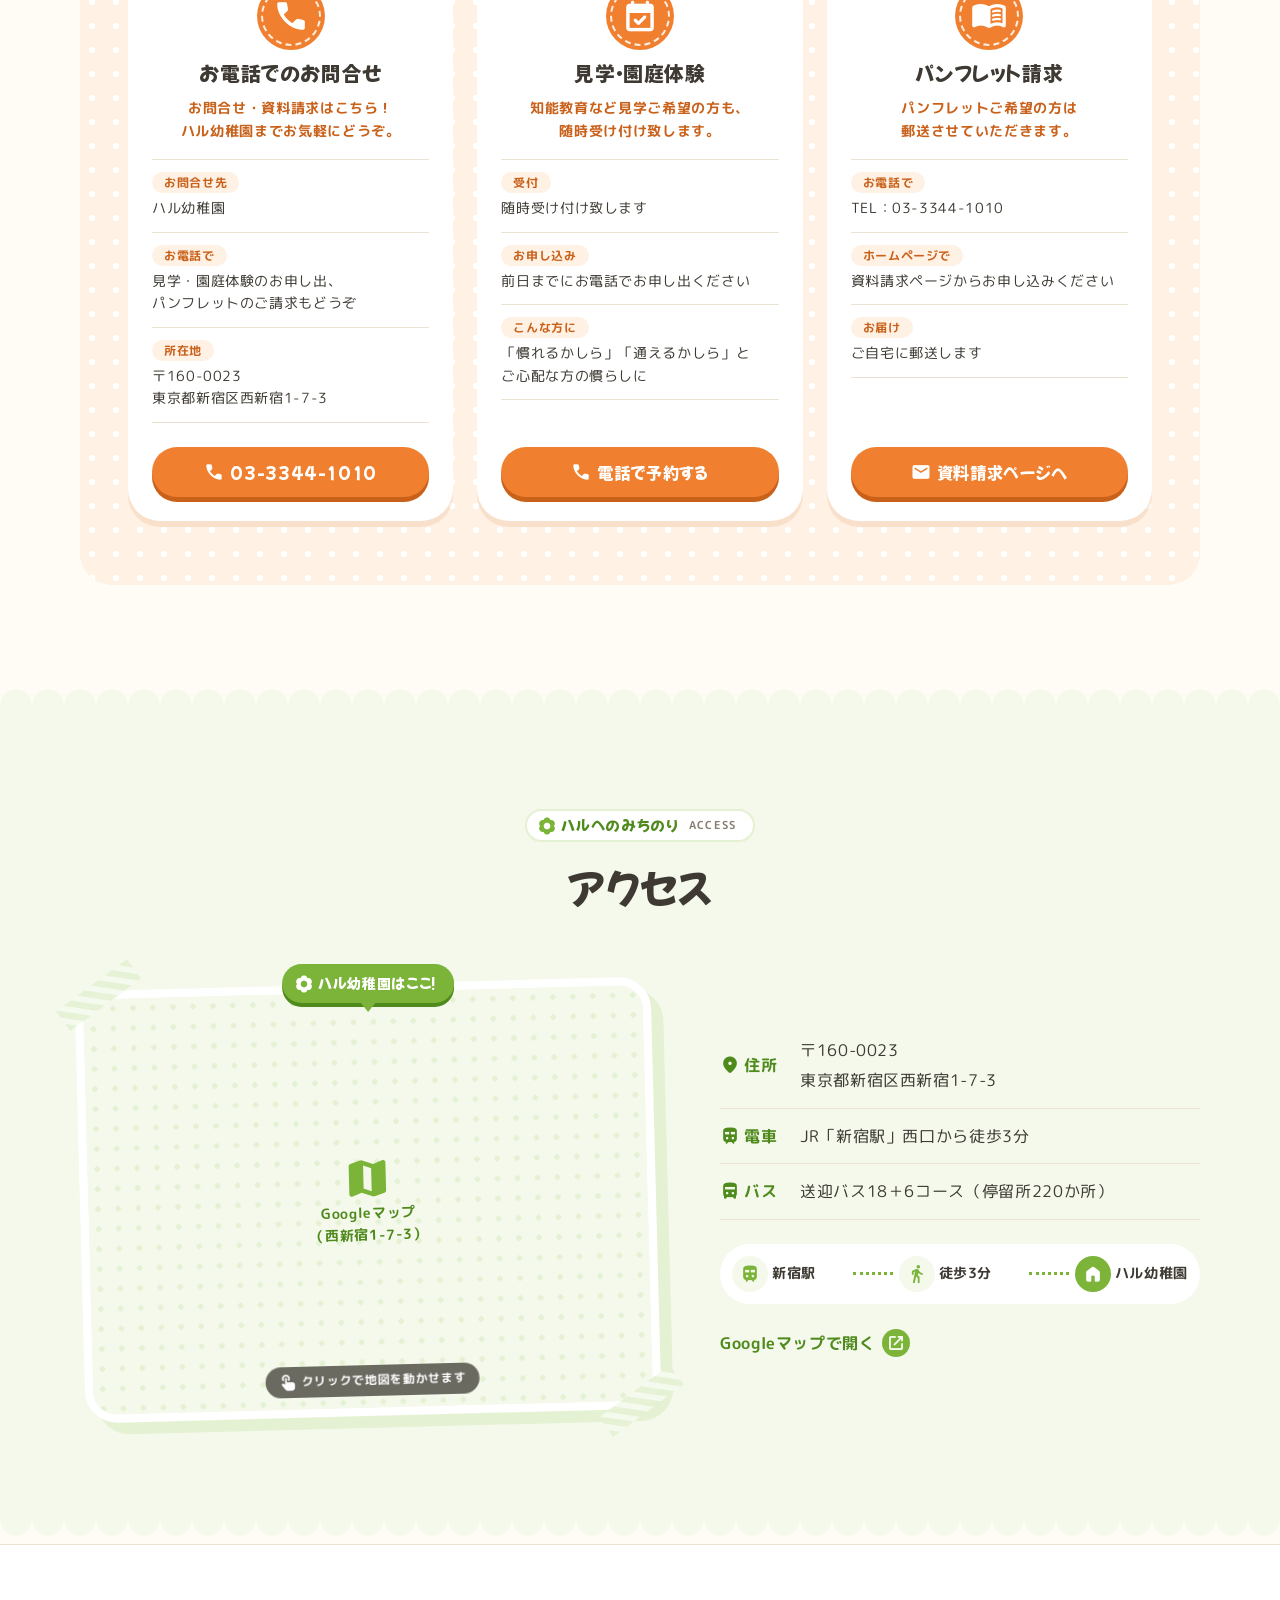
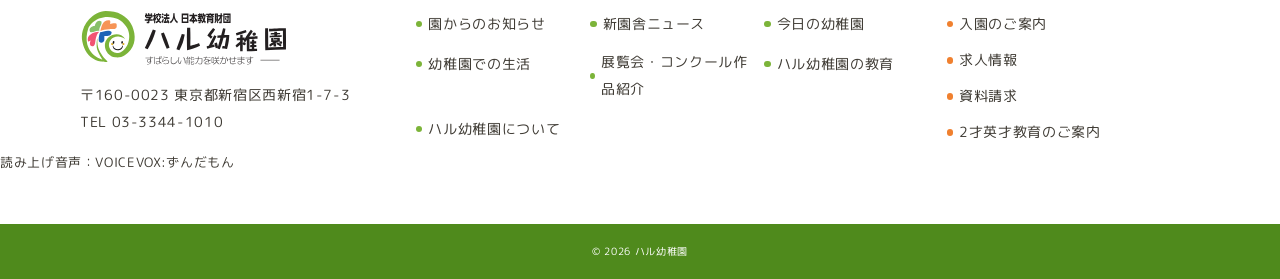
==== commit 10442a3d: "読み上げをずんだもんの音声ファイルに変更（クレジットと利用上の注意をREADMEに追記）" ====
--- a/index.html
+++ b/index.html
@@ -24,7 +24,7 @@
   <link rel="preconnect" href="https://fonts.googleapis.com">
   <link rel="preconnect" href="https://fonts.gstatic.com" crossorigin>
   <link rel="stylesheet" href="https://fonts.googleapis.com/css2?family=M+PLUS+Rounded+1c:wght@400;700&family=Mochiy+Pop+One&display=swap">
-  <link rel="stylesheet" href="https://fonts.googleapis.com/css2?family=Material+Symbols+Rounded:opsz,wght,FILL,GRAD@24,500,1,0&icon_names=abc,arrow_back,arrow_forward,arrow_upward,brush,call,celebration,check_circle,child_care,close,computer,directions_bus,directions_walk,door_open,draw,event_available,favorite,filter_vintage,groups,home,lightbulb,location_on,mail,map,menu,menu_book,music_note,open_in_new,pool,schedule,school,sports_gymnastics,star,touch_app,train,translate,volume_off,volume_up,wb_sunny&display=block">
+  <link rel="stylesheet" href="https://fonts.googleapis.com/css2?family=Material+Symbols+Rounded:opsz,wght,FILL,GRAD@24,500,1,0&icon_names=abc,arrow_back,arrow_forward,arrow_upward,brush,call,celebration,check_circle,child_care,close,computer,directions_bus,directions_walk,door_open,draw,event_available,favorite,filter_vintage,groups,home,lightbulb,location_on,mail,map,menu,menu_book,music_note,open_in_new,pool,schedule,school,sports_gymnastics,star,touch_app,train,translate,volume_off,volume_up,wb_sunny,record_voice_over,voice_over_off&display=block">
 
   <link rel="stylesheet" href="css/reset.css">
   <link rel="stylesheet" href="css/style.css">
@@ -34,6 +34,7 @@
   <script src="js/carousel.js" defer></script>
   <script src="js/script.js" defer></script>
   <script src="js/sound.js" defer></script>
+  <script src="js/zundamon-voices.js" defer></script>
   <script src="js/speech.js" defer></script>
   <script src="js/cursor.js" defer></script>
 
@@ -638,6 +639,7 @@
         <sub-navigation-template list-class="footer__list footer__list--sub"></sub-navigation-template>
       </nav>
     </div>
+    <p class="footer__credit"><small>読み上げ音声：VOICEVOX:ずんだもん</small></p>
     <p class="footer__copyright" id="copyright" v-cloak><small>&copy; {{ year }} ハル幼稚園</small></p>
   </footer>
 
@@ -651,7 +653,7 @@
   <!-- PC：画面右に固定するタブ -->
   <a href="#contact" class="side-tab"><span class="material-symbols-rounded" aria-hidden="true">event_available</span><span class="side-tab__text">見学・資料請求</span></a>
 
-  <!-- 読み上げの ON/OFF（最初は OFF。対応していないブラウザでは js/speech.js が hidden のままにする） -->
+  <!-- 読み上げの ON/OFF（最初は OFF。声はすべて VOICEVOX:ずんだもん の音声ファイル） -->
   <button type="button" class="speech-toggle" aria-pressed="false" aria-label="読み上げの切り替え" hidden><span class="material-symbols-rounded" aria-hidden="true">voice_over_off</span><span class="speech-toggle__text">読み上げ OFF</span></button>
 
   <!-- 効果音の ON/OFF（最初は OFF） -->
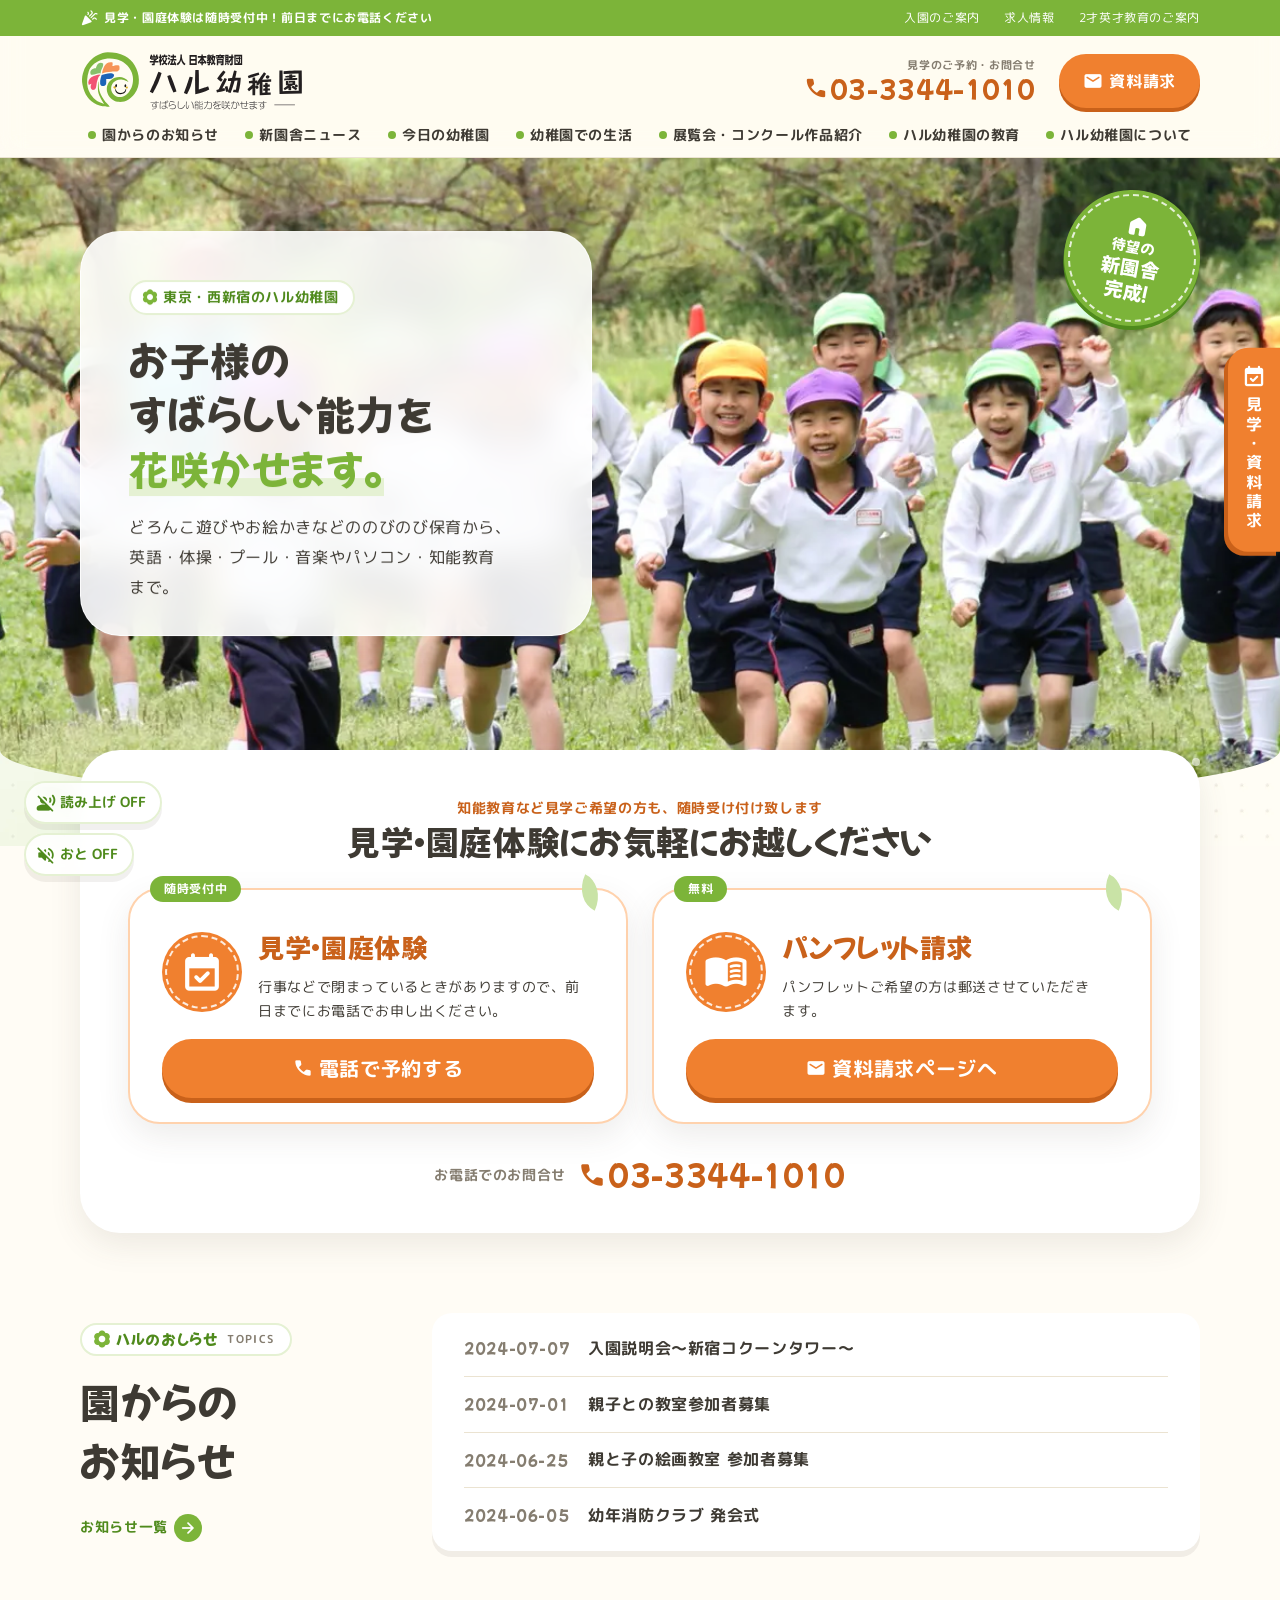
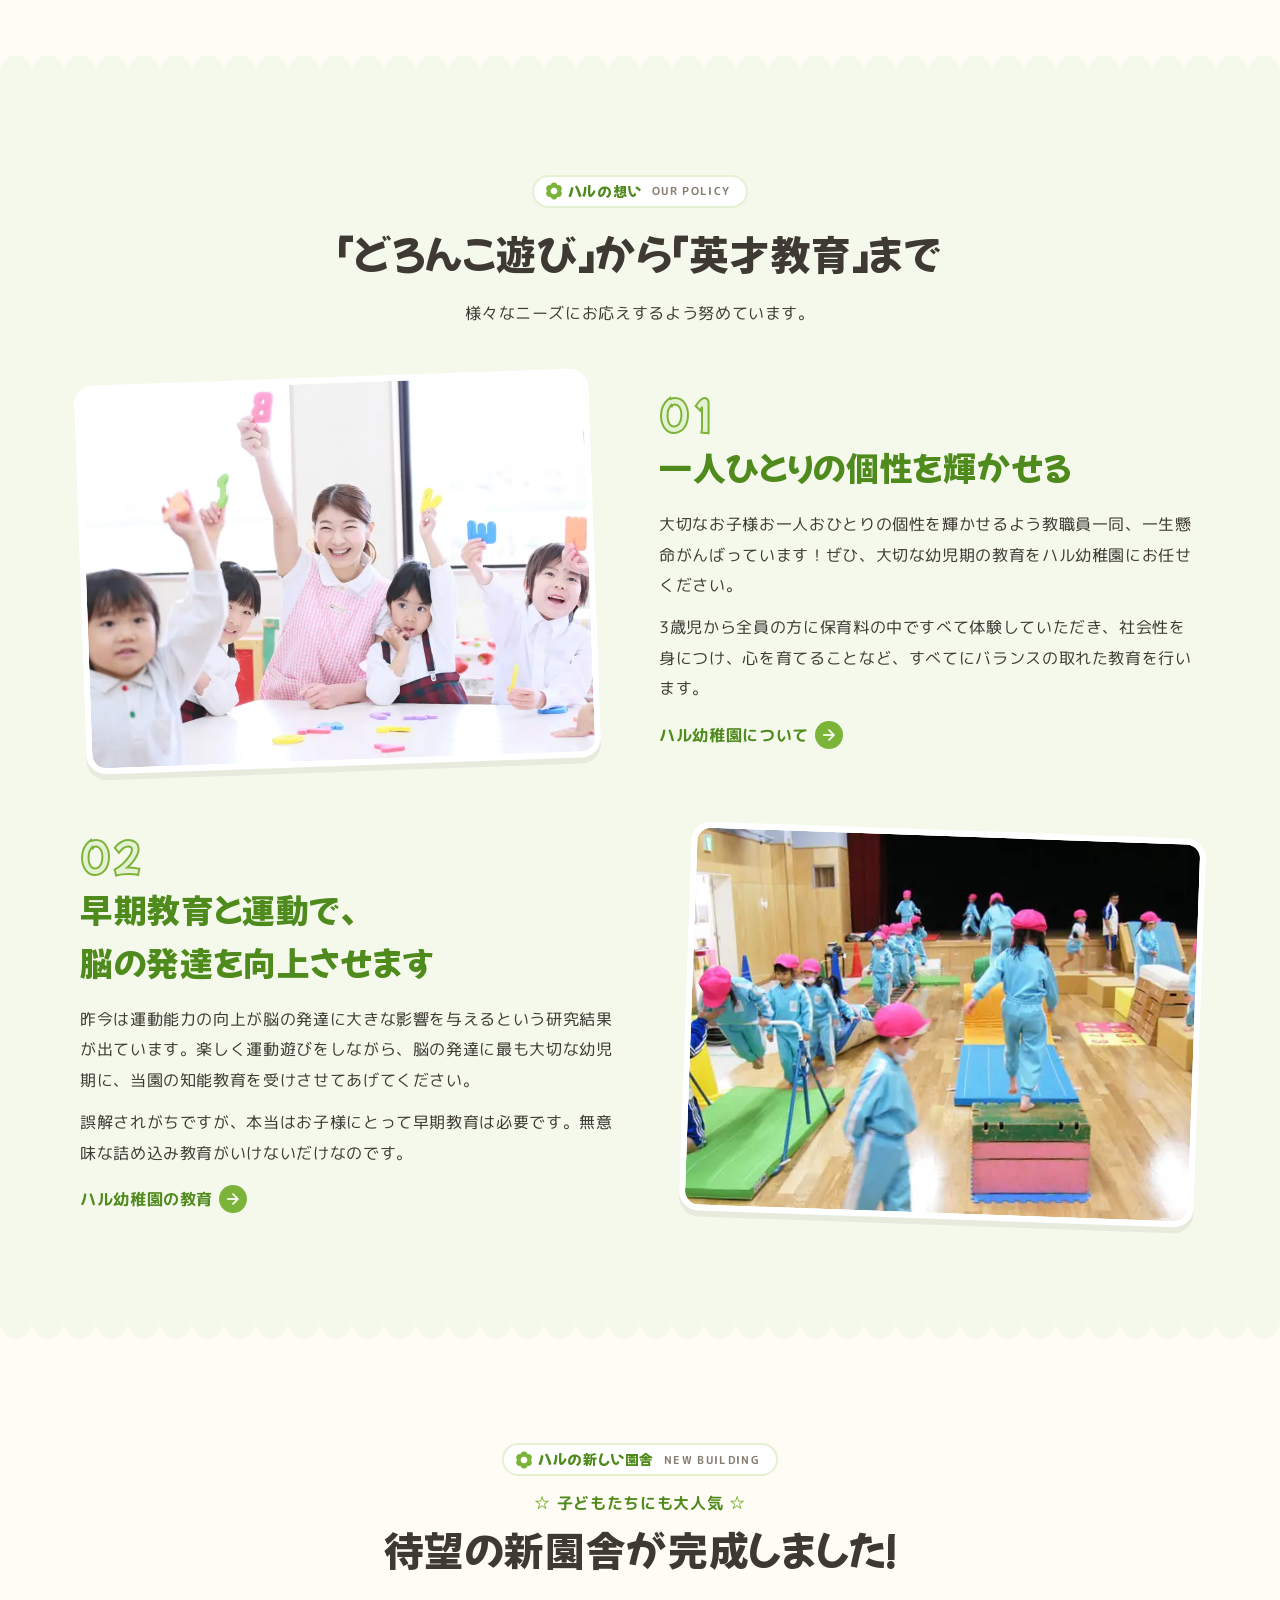
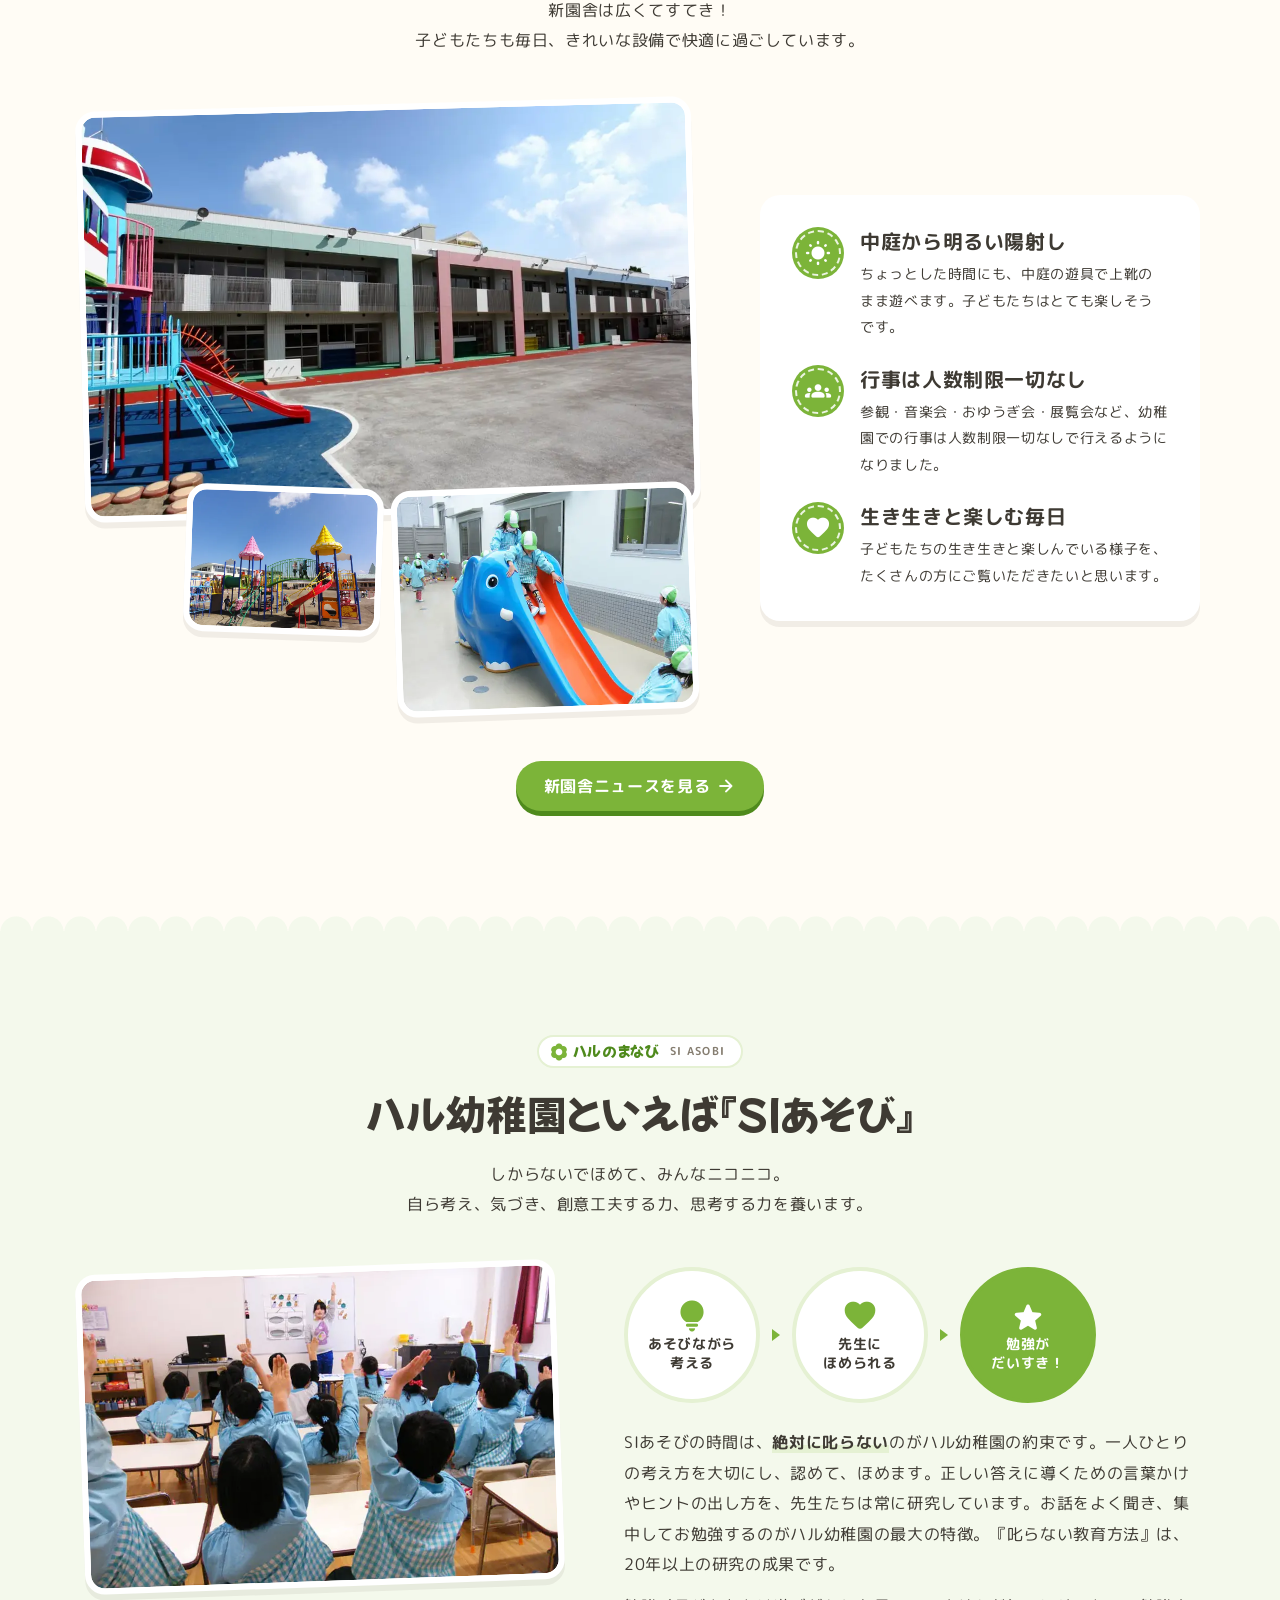
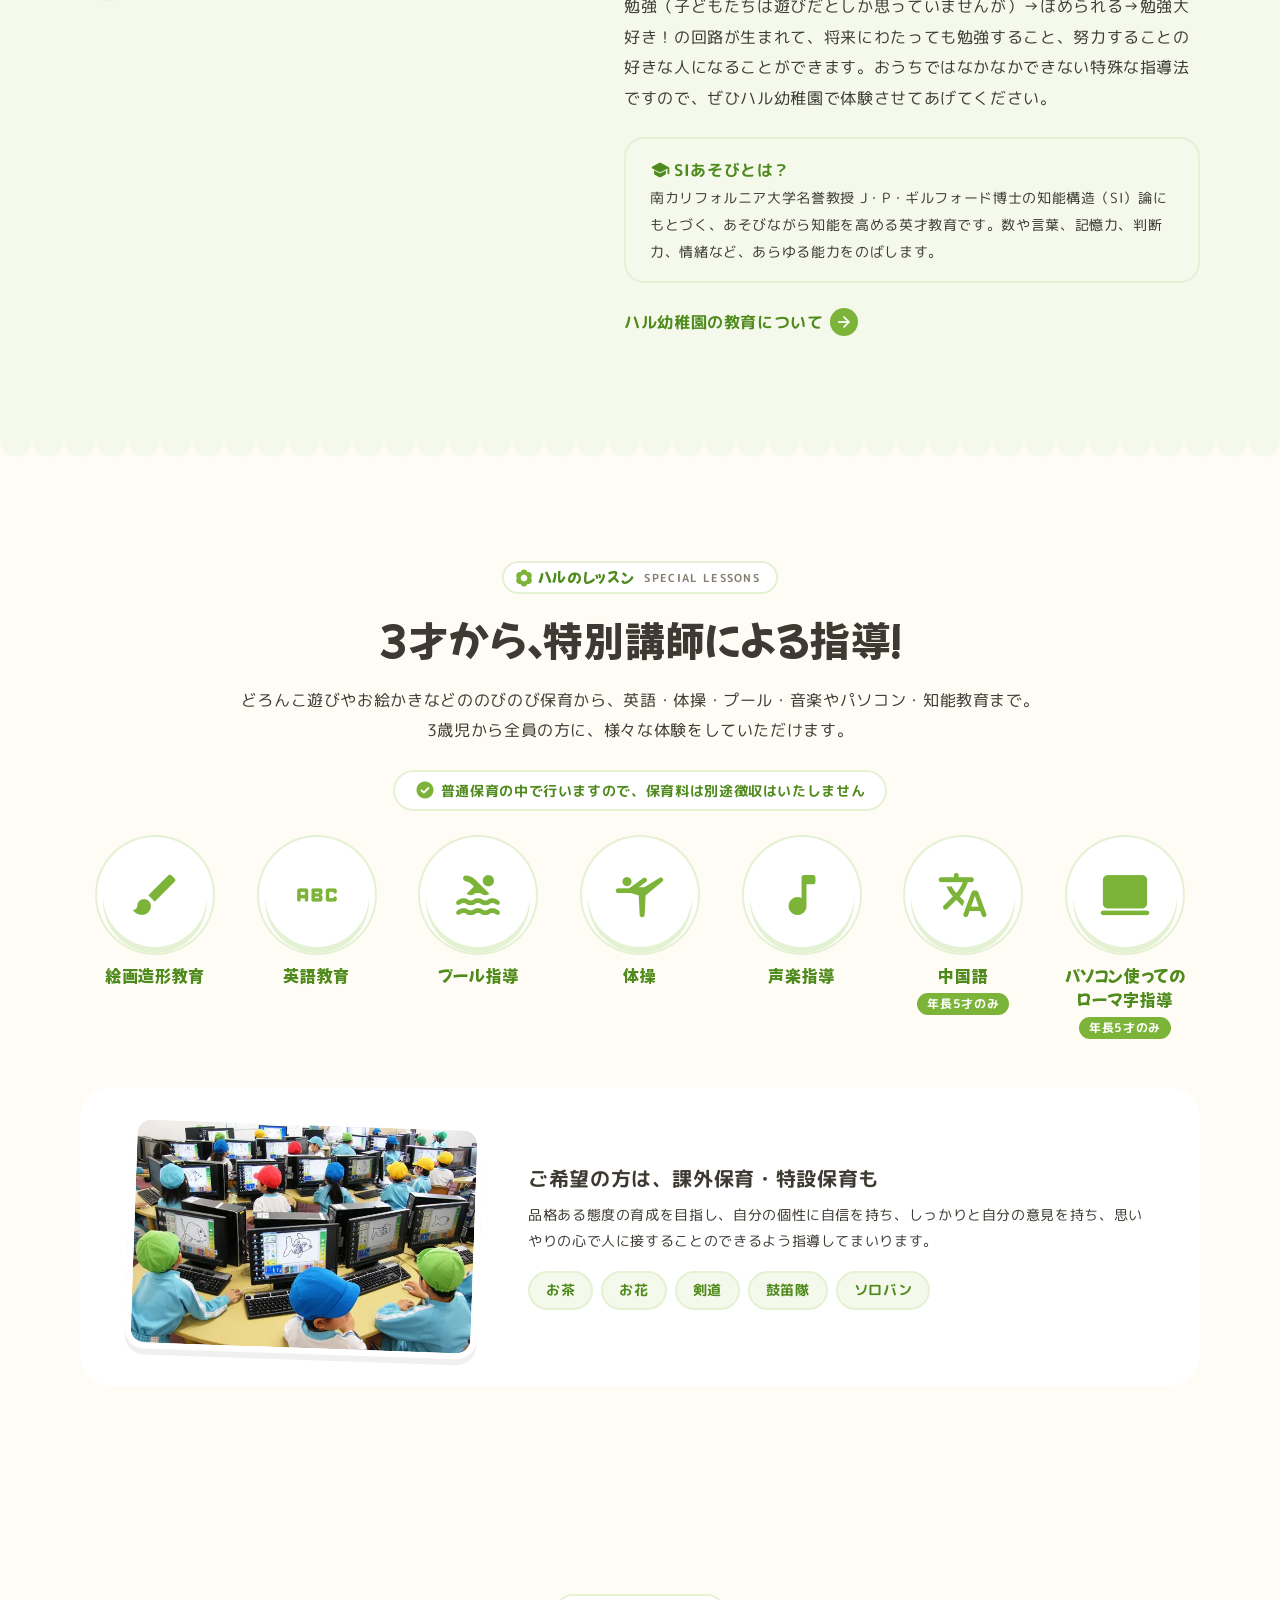
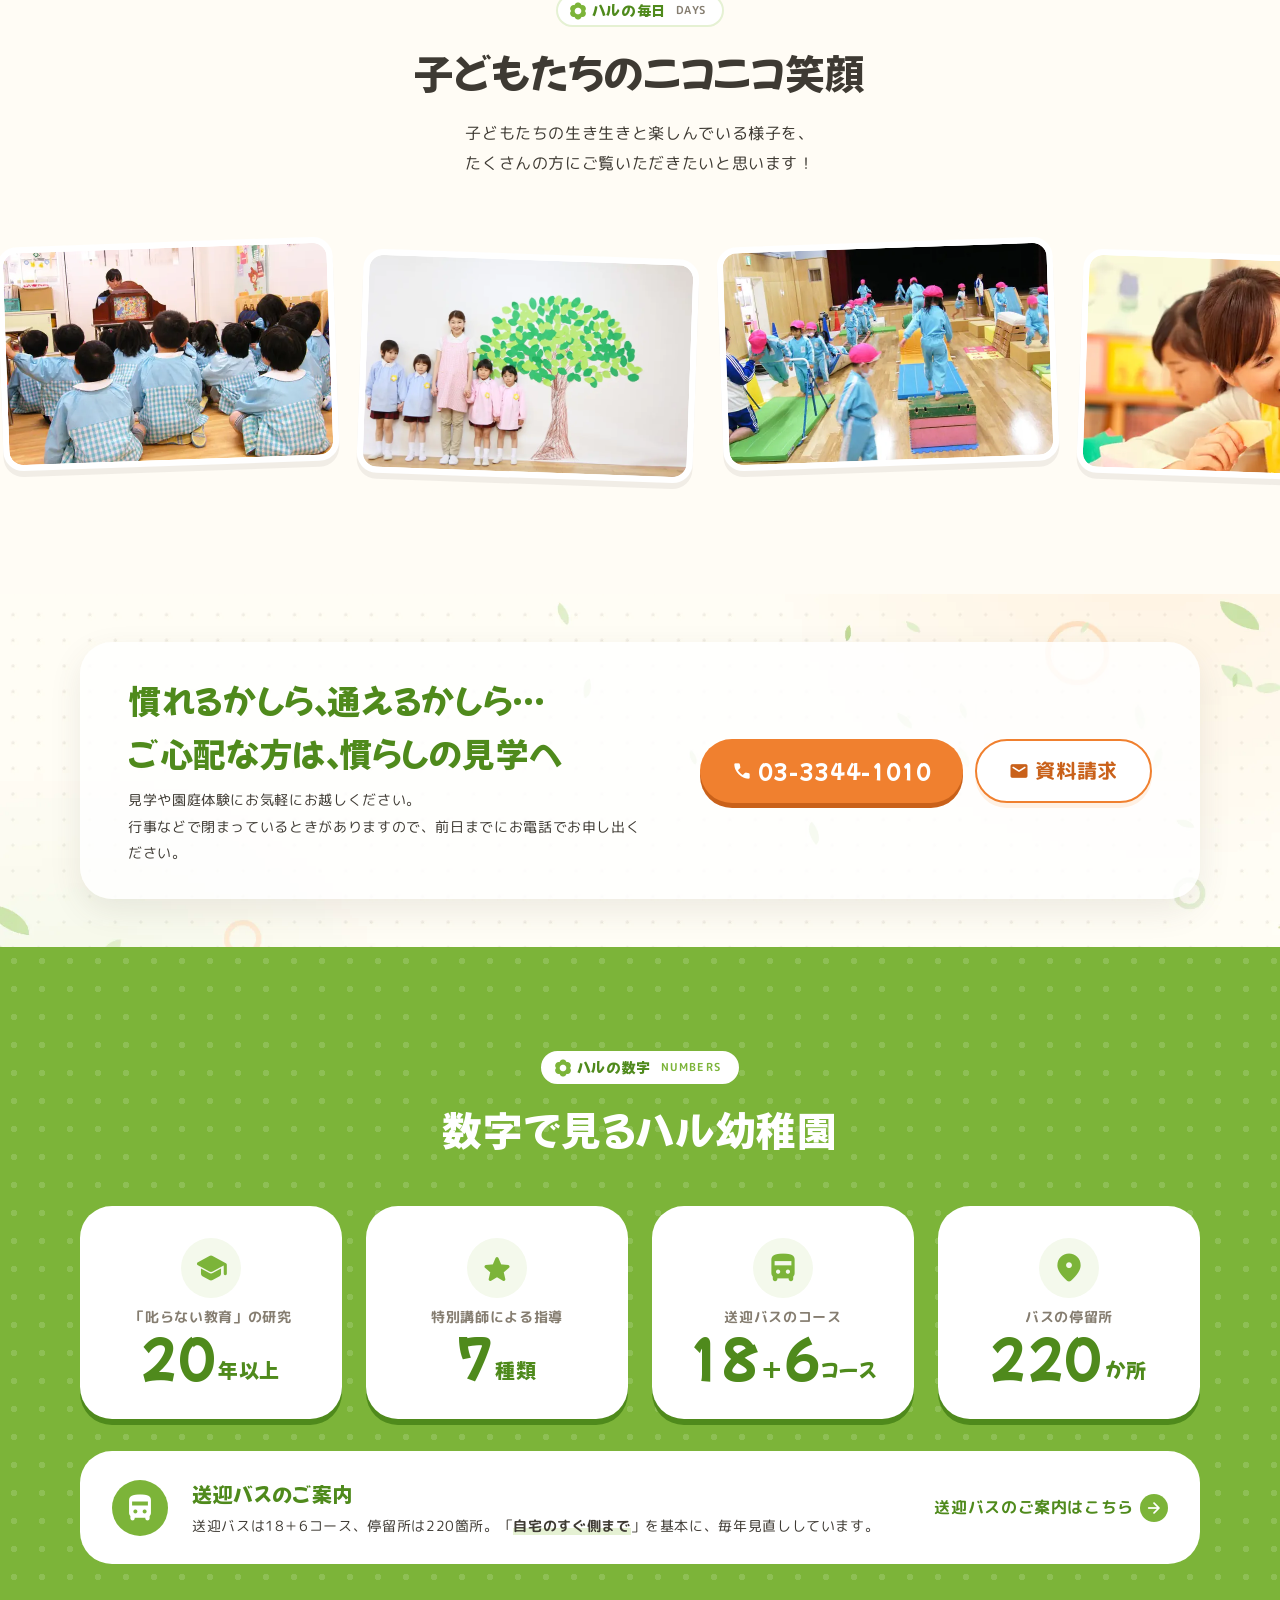
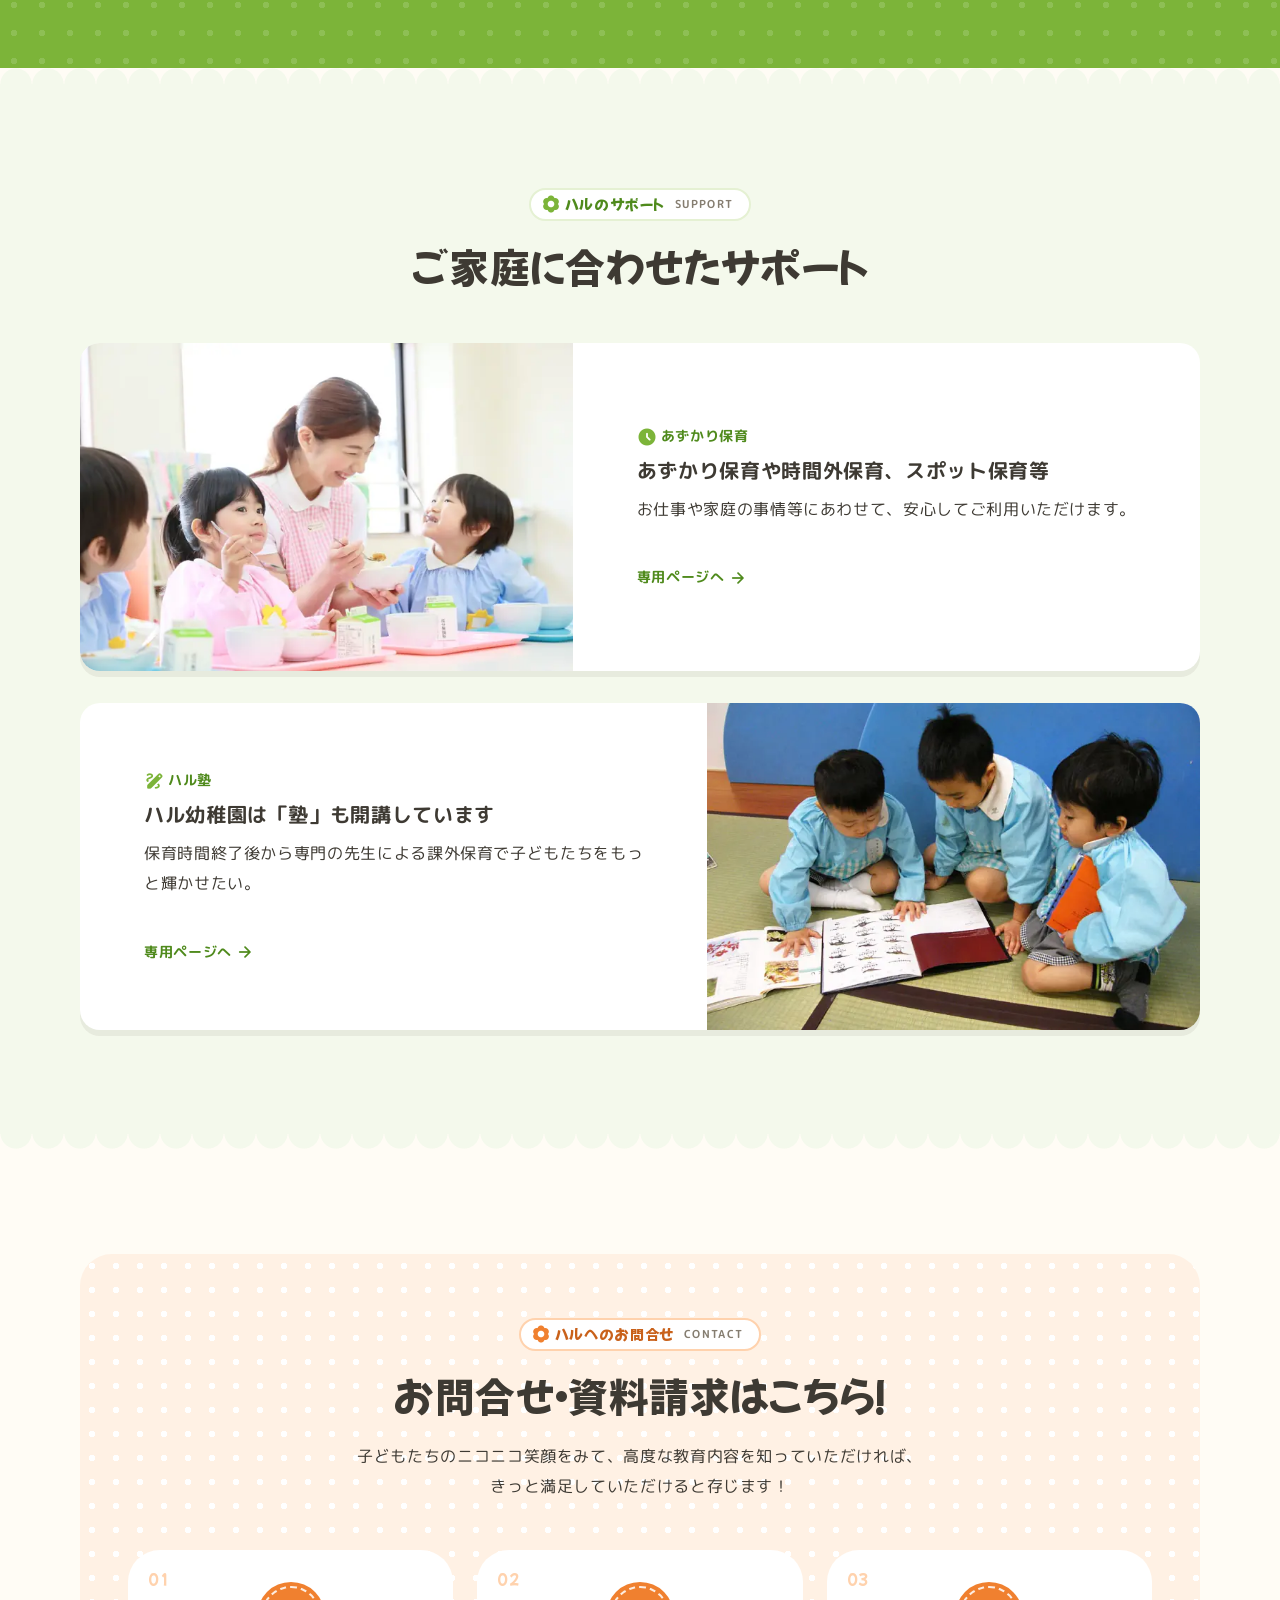
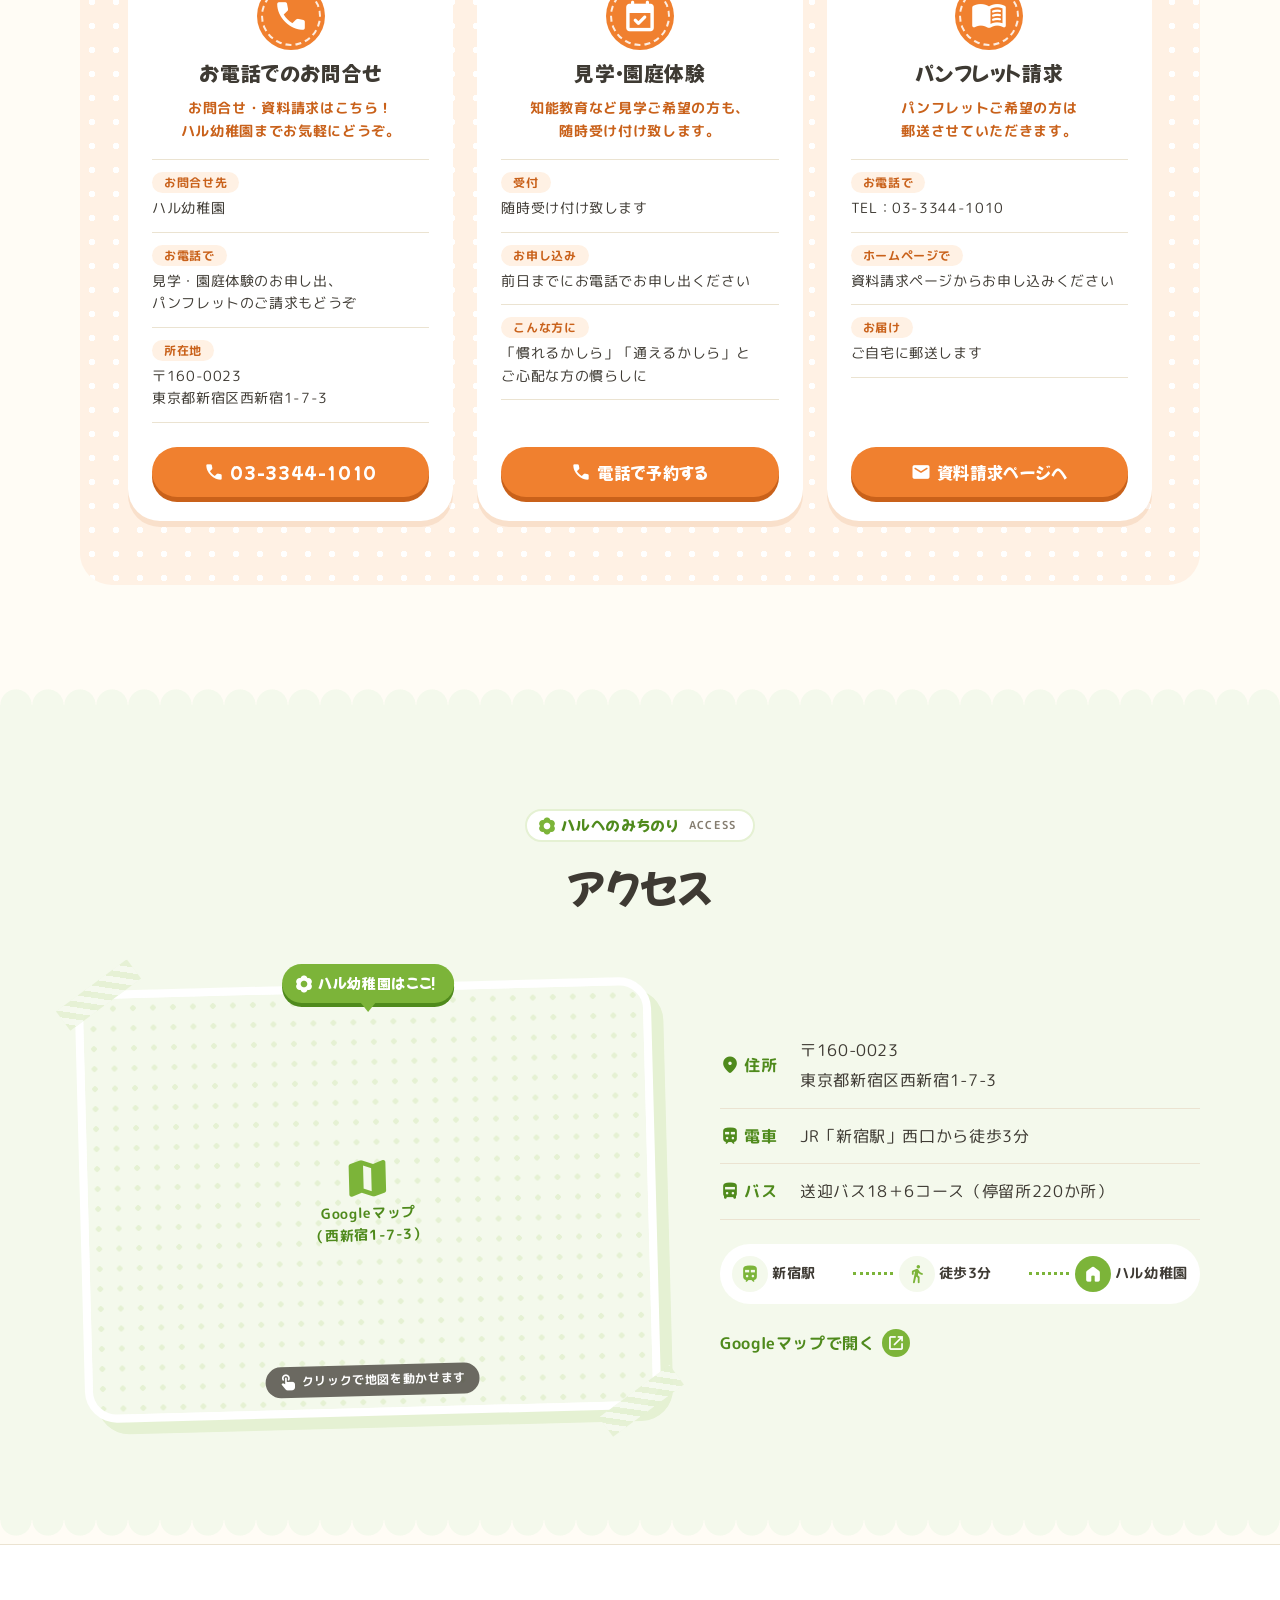
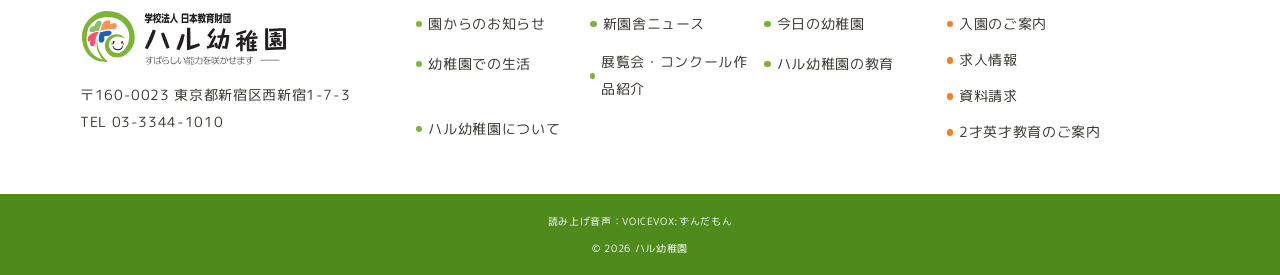
==== commit 8392455f: "ローディング画面を作り直し（サイトのデザインに統一、％表示、スマホ対応） - 背景は #FFFCF2 の単色、グラデーションは使わない - 白いカードに、ロゴ・進みのバー（オレンジ）・％を表示 - 葉" ====
--- a/index.html
+++ b/index.html
@@ -36,6 +36,7 @@
   <script src="js/sound.js" defer></script>
   <script src="js/zundamon-voices.js" defer></script>
   <script src="js/speech.js" defer></script>
+  <script src="js/loader.js" defer></script>
   <script src="js/cursor.js" defer></script>
 
   <!-- 構造化データ -->
@@ -58,6 +59,19 @@
 </head>
 
 <body>
+  <!-- ローディング画面（読み込みが終わると消える） -->
+  <!-- ローディング：サイトと同じ見た目（背景の光と葉っぱ、白いシールのカード、点線の模様） -->
+  <div class="loader" id="loader" role="status" aria-label="読みこみ中">
+    <span class="loader__leaf" aria-hidden="true"></span><span class="loader__leaf" aria-hidden="true"></span><span class="loader__leaf" aria-hidden="true"></span><span class="loader__leaf" aria-hidden="true"></span><span class="loader__leaf" aria-hidden="true"></span><span class="loader__leaf" aria-hidden="true"></span><span class="loader__leaf" aria-hidden="true"></span><span class="loader__leaf" aria-hidden="true"></span>
+    <div class="loader__frame">
+      <div class="loader__card">
+        <img src="images/logo.svg" alt="ハル幼稚園" class="loader__logo" width="220" height="60">
+        <div class="loader__bar" aria-hidden="true"><span></span></div>
+        <p class="loader__percent" aria-live="off"><span class="loader__num">0</span>%</p>
+      </div>
+    </div>
+  </div>
+
   <!-- ==================== ヘッダー ==================== -->
   <header class="header">
     <div class="header__util">
--- a/css/style.css
+++ b/css/style.css
@@ -12,3 +12,4 @@
 @import url("components/sections.css");
 @import url("components/footer.css");
 @import url("components/cursor.css");
+@import url("components/loader.css");
